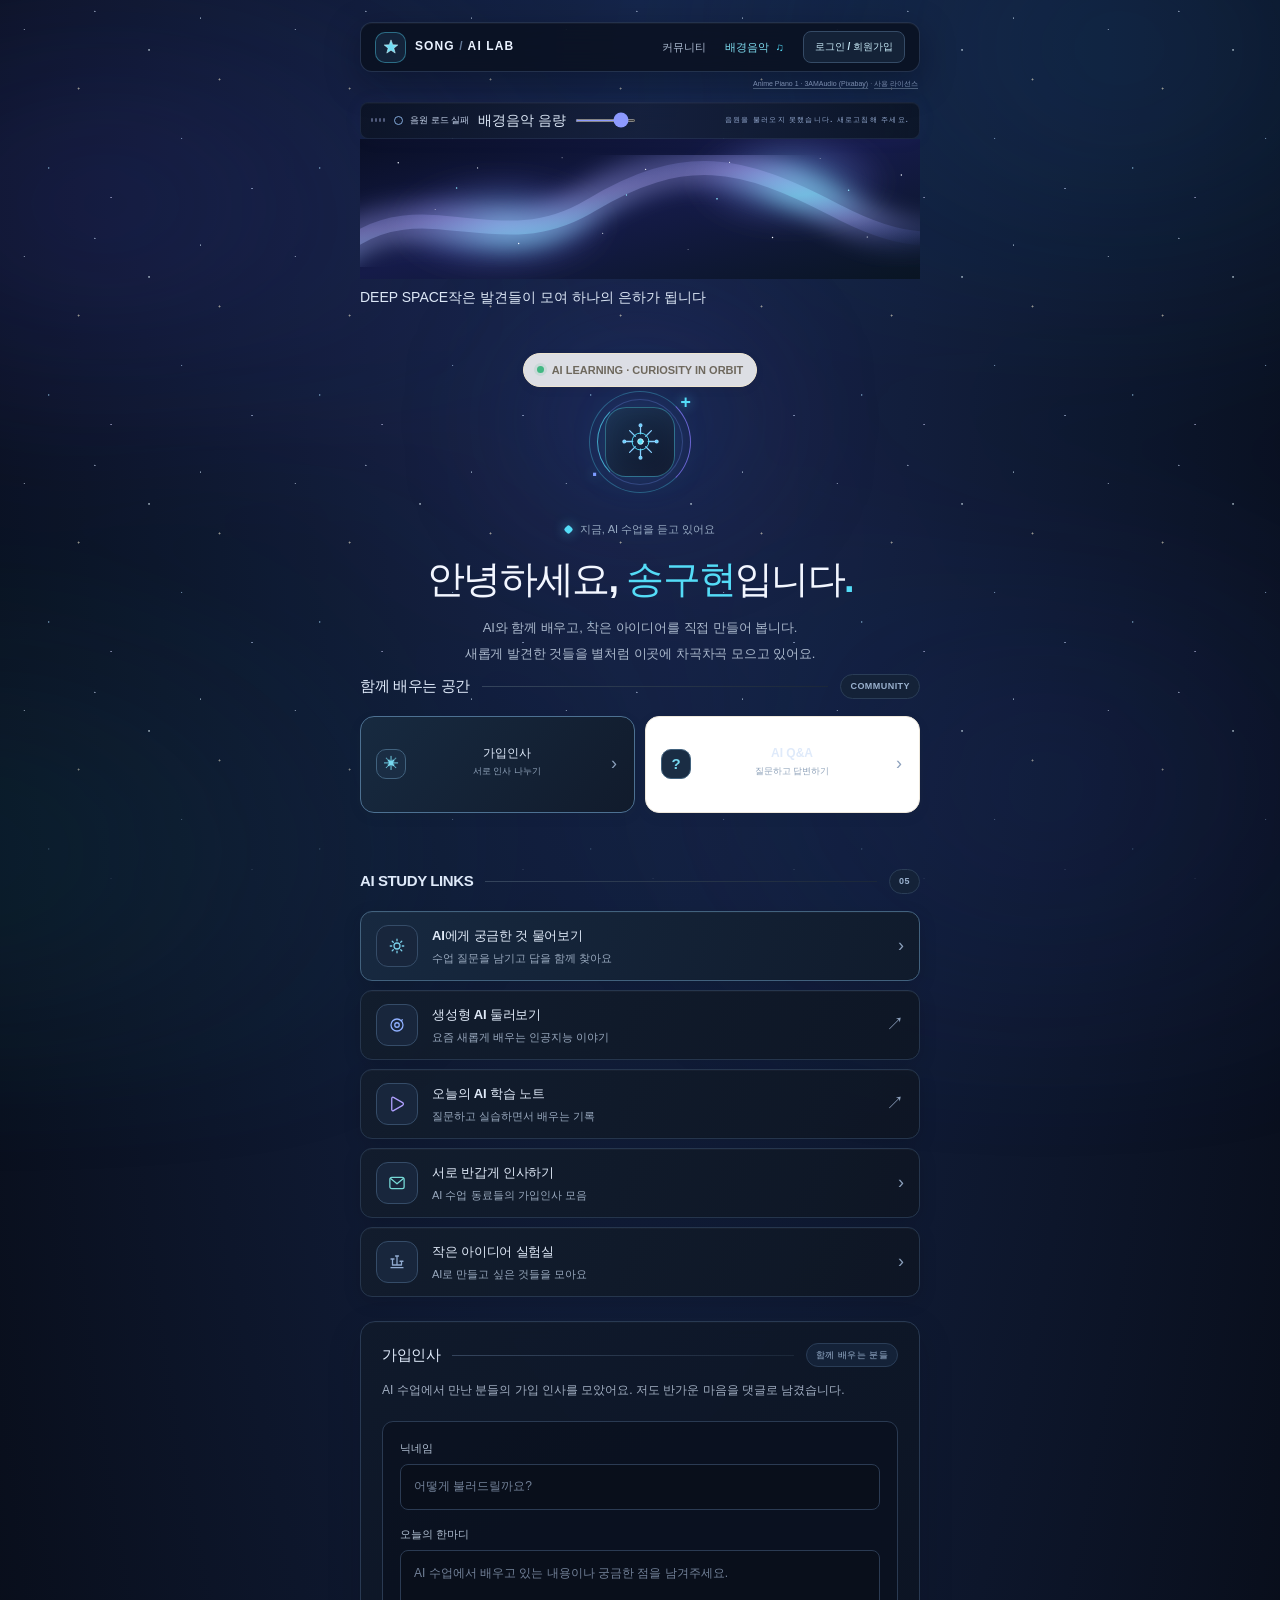
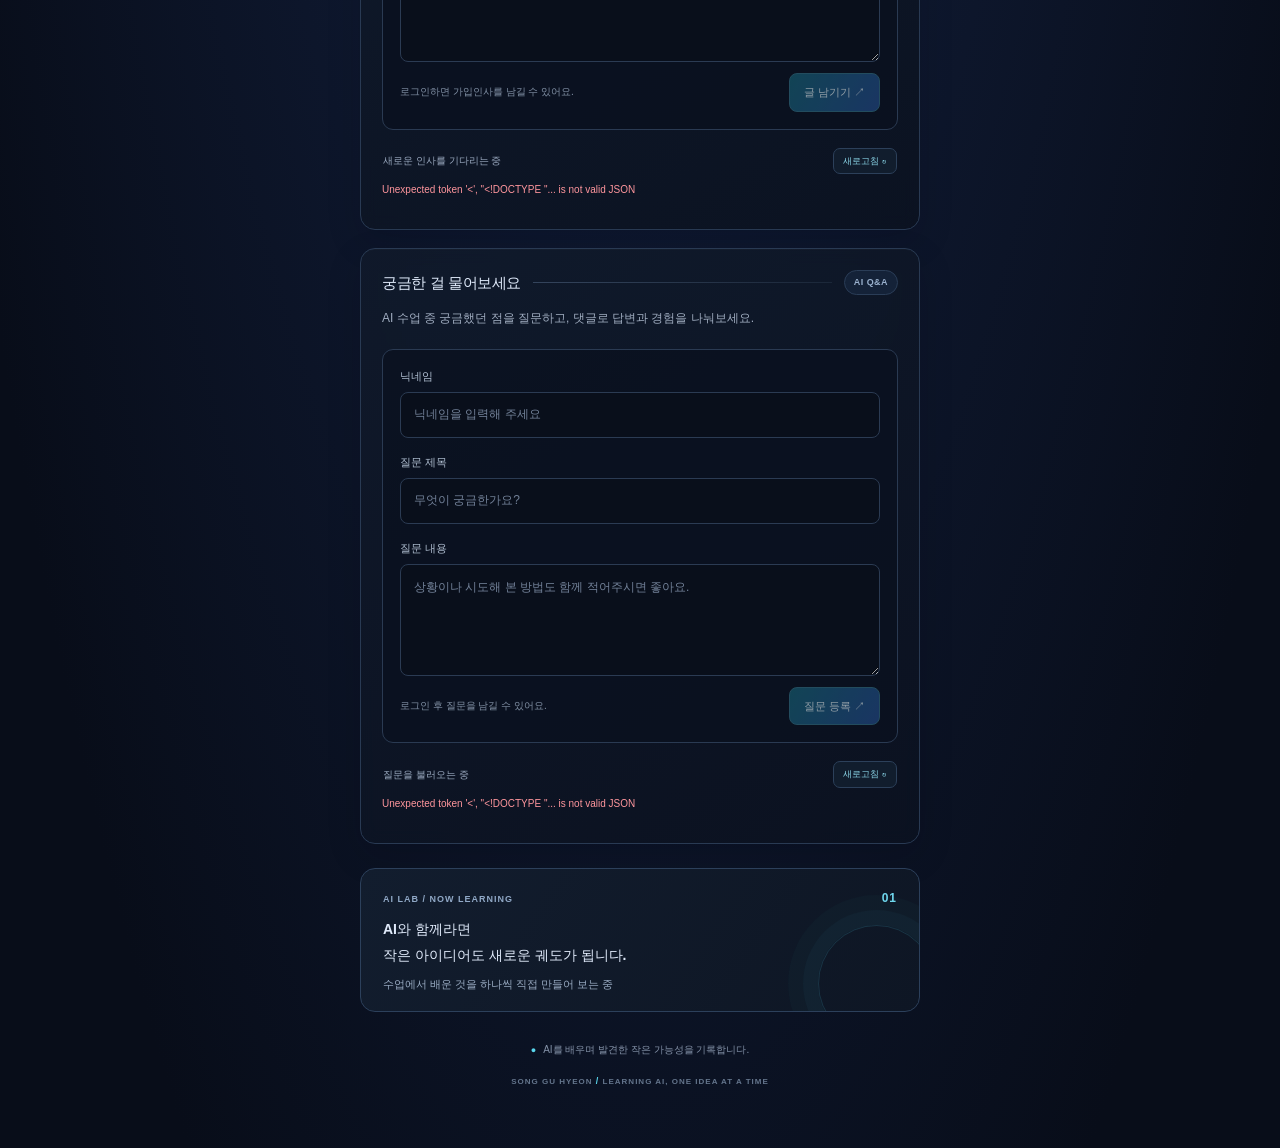
==== index.html @ afaacc73 "Add homepage source and deployment configuration Upload the reviewed site source, local helpers, ign" ====
﻿<!DOCTYPE html>
<html lang="ko">
<head>
  <meta charset="UTF-8">
  <meta name="viewport" content="width=device-width, initial-scale=1.0">
  <meta name="theme-color" content="#080d19">
  <meta name="description" content="AI를 배우며 아이디어를 만들고 새로운 가능성을 탐구하는 송구현의 작은 온라인 공간입니다.">
  <title>송구현의 AI 수업 기록 — 별이 빛나는 학습 공간</title>
  <link rel="stylesheet" href="style.css?v=korean-audio-cleanup-20261104">
</head>
<body>
  <div class="meteor-field" aria-hidden="true">
    <span class="meteor"></span>
    <span class="meteor"></span>
    <span class="meteor"></span>
    <span class="meteor"></span>
    <span class="meteor"></span>
  </div>
  <main class="page-shell">
    <header class="topbar" aria-label="페이지 메뉴">
      <a class="wordmark" href="#home" aria-label="송구현 홈"><span class="brand-mark" aria-hidden="true"><svg viewBox="0 0 24 24"><path d="M12 2.5 14.3 9l6.8.3-5.3 4.3 1.8 6.5-5.6-3.8-5.6 3.8 1.8-6.5-5.3-4.3L9.7 9z"/></svg></span><span class="brand-name">SONG<span> / </span>AI LAB</span></a>
      <nav class="quick-nav" aria-label="빠른 메뉴">
        <a href="#community">커뮤니티</a>
        <a class="top-link" href="#music">배경음악 <span aria-hidden="true">♫</span></a>
        <button class="auth-open" id="auth-open" type="button">로그인 / 회원가입</button>
        <div class="auth-menu" id="auth-menu" hidden>
          <span class="auth-user" id="auth-user"></span>
          <button class="auth-menu-button" id="auth-signup" data-auth-mode="register" type="button">회원가입</button>
          <button class="auth-menu-button" id="auth-login" data-auth-mode="login" type="button">로그인</button>
          <button class="auth-menu-button" id="view-my-posts" type="button" hidden>내가 쓴 글</button>
          <button class="auth-menu-button" id="auth-logout" data-auth-mode="logout" type="button" hidden>로그아웃</button>
        </div>
      </nav>
    </header>

    <div class="music-credit"><a href="https://pixabay.com/music/main-title-anime-piano-1-125502/" target="_blank" rel="noopener noreferrer">Anime Piano 1 · 3AMAudio (Pixabay)</a> · <a href="https://pixabay.com/service/license-summary/" target="_blank" rel="noopener noreferrer">사용 라이선스</a></div>
    <div class="space-audio" id="music" aria-label="애니메이션풍 피아노 배경음악 플레이어">
      <span class="audio-indicator" id="audio-indicator" aria-hidden="true"><i></i><i></i><i></i><i></i></span>
      <button class="audio-toggle" id="audio-toggle" type="button" aria-pressed="false" aria-label="배경음악 재생 또는 정지">Anime Piano 1 재생</button>
      <label class="visually-hidden" for="audio-volume">배경음악 음량</label>
      <input class="audio-volume" id="audio-volume" type="range" min="0" max="0.5" step="0.01" value="0.42" aria-label="배경음악 음량">
      <span class="audio-caption" id="audio-caption">Pixabay 라이선스 · 3AMAudio</span>
    </div>

    <section class="galaxy-banner" role="img" aria-label="푸른 별과 성운이 흐르는 은하수 풍경">
      <svg viewBox="0 0 1200 300" preserveAspectRatio="xMidYMid slice" aria-hidden="true">
        <defs>
          <linearGradient id="galaxy-sky" x1="0" y1="0" x2="1" y2="1"><stop offset="0" stop-color="#090f26"/><stop offset=".48" stop-color="#151b49"/><stop offset="1" stop-color="#091523"/></linearGradient>
          <linearGradient id="galaxy-ribbon" x1="0" y1=".1" x2="1" y2=".85"><stop stop-color="#637cf4" stop-opacity="0"/><stop offset=".35" stop-color="#b2abff" stop-opacity=".5"/><stop offset=".57" stop-color="#81ddfa" stop-opacity=".84"/><stop offset=".76" stop-color="#a7a8ff" stop-opacity=".48"/><stop offset="1" stop-color="#425ed7" stop-opacity="0"/></linearGradient>
          <radialGradient id="nebula-glow"><stop stop-color="#79d9ff" stop-opacity=".53"/><stop offset="1" stop-color="#826aff" stop-opacity="0"/></radialGradient>
          <filter id="galaxy-blur"><feGaussianBlur stdDeviation="23"/></filter>
        </defs>
        <rect width="1200" height="300" fill="url(#galaxy-sky)"/>
        <ellipse cx="305" cy="183" rx="240" ry="113" fill="url(#nebula-glow)" filter="url(#galaxy-blur)"/>
        <ellipse cx="922" cy="90" rx="218" ry="108" fill="url(#nebula-glow)" filter="url(#galaxy-blur)"/>
        <path d="M-80 253C121 83 284 267 479 141S812 34 1019 149s295 56 361-15" fill="none" stroke="url(#galaxy-ribbon)" stroke-width="83" opacity=".8" filter="url(#galaxy-blur)"/>
        <path d="M-40 236C133 97 293 264 493 143S818 47 1019 153s277 50 324-6" fill="none" stroke="url(#galaxy-ribbon)" stroke-width="30" opacity=".56"/>
        <g fill="#f3f8ff"><circle cx="82" cy="51" r="1.6"/><circle cx="161" cy="151" r="1"/><circle cx="252" cy="62" r="1.2"/><circle cx="340" cy="224" r="1.5"/><circle cx="433" cy="40" r="1"/><circle cx="520" cy="202" r="1.2"/><circle cx="612" cy="65" r="1.5"/><circle cx="703" cy="237" r="1"/><circle cx="792" cy="50" r="1.2"/><circle cx="884" cy="211" r="1.5"/><circle cx="986" cy="42" r="1"/><circle cx="1087" cy="210" r="1.3"/><circle cx="1160" cy="77" r="1.5"/></g>
        <g fill="#8ce7ff"><circle cx="207" cy="105" r="1.6"/><circle cx="571" cy="120" r="1.4"/><circle cx="765" cy="128" r="1.8"/><circle cx="1047" cy="110" r="1.6"/></g>
      </svg>
      <div class="galaxy-caption"><span>DEEP SPACE</span><span>작은 발견들이 모여 하나의 은하가 됩니다</span></div>
    </section>

    <section class="profile" id="home" aria-labelledby="profile-name">
      <div class="hero-kicker"><span class="live-dot"></span> AI LEARNING · CURIOSITY IN ORBIT</div>
      <div class="avatar-wrap" aria-label="별이 빛나는 우주 속 AI 신경망 아이콘">
        <div class="avatar-orbit orbit-one"></div>
        <div class="avatar-orbit orbit-two"></div>
        <div class="avatar-art"><svg viewBox="0 0 64 64" role="img" aria-label="AI 신경망"><path d="M32 10v11M32 43v11M10 32h11M43 32h11M16.5 16.5l8 8M39.5 39.5l8 8M47.5 16.5l-8 8M24.5 39.5l-8 8"/><circle cx="32" cy="32" r="12"/><circle cx="32" cy="32" r="4"/><circle cx="32" cy="9" r="2"/><circle cx="32" cy="55" r="2"/><circle cx="9" cy="32" r="2"/><circle cx="55" cy="32" r="2"/></svg></div>
        <span class="avatar-sparkle sparkle-one" aria-hidden="true">+</span>
        <span class="avatar-sparkle sparkle-two" aria-hidden="true">.</span>
      </div>
      <div class="location"><span class="location-dot"></span> 지금, AI 수업을 듣고 있어요</div>
      <h1 id="profile-name">안녕하세요, <span>송구현</span>입니다<span class="title-period">.</span></h1>
      <p class="bio">AI와 함께 배우고, 작은 아이디어를 직접 만들어 봅니다.<br>새롭게 발견한 것들을 별처럼 이곳에 차곡차곡 모으고 있어요.</p>
    </div>

    <section class="community-section" id="community" aria-label="커뮤니티">
      <div class="section-heading"><span>함께 배우는 공간</span><span class="heading-line"></span><span class="link-count">COMMUNITY</span></div>
      <nav class="community-tabs" aria-label="커뮤니티 게시판">
        <a class="community-tab is-active" href="#board" aria-current="location"><span class="tab-icon">✳</span><span>가입인사</span><span class="tab-description">서로 인사 나누기</span><span class="link-arrow">›</span></a>
        <a class="community-tab" href="#qa-board"><span class="tab-icon">?</span><span>AI Q&amp;A</span><span class="tab-description">질문하고 답변하기</span><span class="link-arrow">›</span></a>
      </nav>
    </section>

    <div class="auth-panel" id="auth-panel" aria-labelledby="auth-title" hidden>
      <div class="auth-panel-heading">
        <h2 id="auth-title">회원가입</h2>
        <button class="auth-close" id="auth-close" type="button" aria-label="닫기">×</button>
      </div>
      <p class="auth-description">가입하면 인사와 질문을 남기고, 내가 쓴 글을 관리할 수 있어요.</p>
      <form id="auth-form">
        <label class="field-label" for="auth-email">이메일</label>
        <input id="auth-email" name="email" type="email" maxlength="254" autocomplete="email" placeholder="name@example.com" required>
        <label class="field-label" for="auth-password">비밀번호</label>
        <input id="auth-password" name="password" type="password" minlength="8" maxlength="128" autocomplete="new-password" placeholder="8자 이상 입력해 주세요" required>
        <div class="auth-nickname-field" id="auth-nickname-field">
          <label class="field-label" for="auth-nickname">닉네임</label>
          <input id="auth-nickname" name="nickname" type="text" maxlength="30" autocomplete="nickname" placeholder="게시판에서 사용할 이름" required>
        </div>
        <p class="auth-notice" id="auth-notice" role="status" aria-live="polite"></p>
        <button class="submit-post auth-submit" id="auth-submit" type="submit">회원가입</button>
      </form>
      <p class="auth-switch" id="auth-switch"></p>
      <button class="auth-switch-button" id="auth-switch-button" type="button">이미 가입했다면 로그인</button>
    </section>

    <section class="links-section" aria-labelledby="links-heading">
      <div class="section-heading"><span id="links-heading">AI STUDY LINKS</span><span class="heading-line"></span><span class="link-count">05</span></div>
      <nav class="link-list" aria-label="송구현의 AI 링크">
        <a class="link-card link-featured" href="#qa-board"><span class="link-icon icon-sun"><svg viewBox="0 0 24 24" aria-hidden="true"><path d="M12 3v2m0 14v2M3 12h2m14 0h2M5.64 5.64l1.42 1.42m9.88 9.88 1.42 1.42m0-12.72-1.42 1.42m-9.88 9.88-1.42 1.42M12 8a4 4 0 1 0 0 8 4 4 0 0 0 0-8Z"/></svg></span><span class="link-copy"><strong>AI에게 궁금한 것 물어보기</strong><small>수업 질문을 남기고 답을 함께 찾아요</small></span><span class="link-arrow">›</span></a>
        <a class="link-card" href="https://www.google.com/search?q=%EC%83%9D%EC%84%B1%ED%98%95+AI" target="_blank" rel="noopener noreferrer"><span class="link-icon icon-camera"><svg viewBox="0 0 24 24" aria-hidden="true"><circle cx="12" cy="12" r="8"/><circle cx="12" cy="12" r="3"/><path d="M17.5 6.5 19 5"/></svg></span><span class="link-copy"><strong>생성형 AI 둘러보기</strong><small>요즘 새롭게 배우는 인공지능 이야기</small></span><span class="link-arrow">↗</span></a>
        <a class="link-card" href="https://www.google.com/search?q=AI+%ED%94%84%EB%A1%AC%ED%94%84%ED%8A%B8+%EA%B0%80%EC%9D%B4%EB%93%9C" target="_blank" rel="noopener noreferrer"><span class="link-icon icon-play"><svg viewBox="0 0 24 24" aria-hidden="true"><path d="M5 4.5A1.5 1.5 0 0 1 7.3 3.2l12.2 7a2.1 2.1 0 0 1 0 3.6l-12.2 7A1.5 1.5 0 0 1 5 19.5z"/></svg></span><span class="link-copy"><strong>오늘의 AI 학습 노트</strong><small>질문하고 실습하면서 배우는 기록</small></span><span class="link-arrow">↗</span></a>
        <a class="link-card" href="#board"><span class="link-icon icon-mail"><svg viewBox="0 0 24 24" aria-hidden="true"><path d="M5 4.5h14A2.5 2.5 0 0 1 21.5 7v10a2.5 2.5 0 0 1-2.5 2.5H5A2.5 2.5 0 0 1 2.5 17V7A2.5 2.5 0 0 1 5 4.5Z"/><path d="m3.5 6 8.5 7 8.5-7"/></svg></span><span class="link-copy"><strong>서로 반갑게 인사하기</strong><small>AI 수업 동료들의 가입인사 모음</small></span><span class="link-arrow">›</span></a>
        <a class="link-card" href="#favorites"><span class="link-icon icon-heart"><svg viewBox="0 0 24 24" aria-hidden="true"><path d="M4 19.5h16M6 16V8m6 8V4m6 12v-5M4 8h4m2-4h4m2 7h4M6 16h12"/></svg></span><span class="link-copy"><strong>작은 아이디어 실험실</strong><small>AI로 만들고 싶은 것들을 모아요</small></span><span class="link-arrow">›</span></a>
      </nav>
    </section>



    <section class="board-section" id="board" aria-labelledby="board-heading">
      <div class="section-heading"><span id="board-heading">가입인사</span><span class="heading-line"></span><span class="link-count">함께 배우는 분들</span></div>
      <p class="board-intro">AI 수업에서 만난 분들의 가입 인사를 모았어요. 저도 반가운 마음을 댓글로 남겼습니다.</p>

      <form class="board-composer" id="post-form">
        <label class="field-label" for="nickname">닉네임</label>
        <input id="nickname" name="nickname" type="text" maxlength="30" autocomplete="nickname" placeholder="어떻게 불러드릴까요?" required>
        <label class="field-label" for="post-content">오늘의 한마디</label>
        <textarea id="post-content" name="content" maxlength="1000" rows="4" placeholder="AI 수업에서 배우고 있는 내용이나 궁금한 점을 남겨주세요." required></textarea>
      <div class="composer-footer"><span class="character-hint" id="post-auth-hint">로그인하면 가입인사를 남길 수 있어요.</span><button class="submit-post" id="submit-post" type="submit">글 남기기 <span aria-hidden="true">↗</span></button></div>
      </form>

      <div class="board-toolbar">
        <span id="post-count">새로운 인사를 기다리는 중</span>
        <button class="refresh-posts" id="refresh-posts" type="button" aria-label="게시글 새로고침">새로고침 ↻</button>
      </div>
      <p class="board-status" id="board-status" role="status" aria-live="polite"></p>
      <ol class="post-list" id="post-list" aria-label="방명록 게시글 목록"></ol>
        <p class="board-status" id="comment-status" role="status" aria-live="polite"></p>
    </section>

    <section class="board-section qa-section" id="qa-board" aria-labelledby="qa-heading">
      <div class="section-heading"><span id="qa-heading">궁금한 걸 물어보세요</span><span class="heading-line"></span><span class="link-count">AI Q&amp;A</span></div>
      <p class="board-intro">AI 수업 중 궁금했던 점을 질문하고, 댓글로 답변과 경험을 나눠보세요.</p>

      <form class="board-composer" id="question-form">
        <label class="field-label" for="question-nickname">닉네임</label>
        <input id="question-nickname" name="nickname" type="text" maxlength="30" autocomplete="nickname" placeholder="닉네임을 입력해 주세요" required>
        <label class="field-label" for="question-title">질문 제목</label>
        <input id="question-title" name="title" type="text" maxlength="120" placeholder="무엇이 궁금한가요?" required>
        <label class="field-label" for="question-content">질문 내용</label>
        <textarea id="question-content" name="content" maxlength="2000" rows="4" placeholder="상황이나 시도해 본 방법도 함께 적어주시면 좋아요." required></textarea>
        <div class="composer-footer"><span class="character-hint" id="question-auth-hint">로그인 후 질문을 남길 수 있어요.</span><button class="submit-post" id="submit-question" type="submit">질문 등록 <span aria-hidden="true">↗</span></button></div>
      </form>

      <div class="board-toolbar">
        <span id="question-count">질문을 불러오는 중</span>
        <button class="refresh-posts" id="refresh-questions" type="button" aria-label="질문 목록 새로고침">새로고침 ↻</button>
      </div>
      <p class="board-status" id="question-status" role="status" aria-live="polite"></p>
      <ol class="post-list" id="question-list" aria-label="AI 질문 목록"></ol>
    </section>

    <section class="note-card" id="favorites" aria-label="좋아하는 것들">
      <div class="note-top"><span class="note-label">AI LAB / NOW LEARNING</span><span class="note-flower" aria-hidden="true">01</span></div>
      <p>AI와 함께라면<br>작은 아이디어도 새로운 궤도가 됩니다.</p>
      <span class="note-caption">수업에서 배운 것을 하나씩 직접 만들어 보는 중</span>
    </section>

    <footer class="footer" id="contact">
      <span class="footer-heart" aria-hidden="true">●</span><span>AI를 배우며 발견한 작은 가능성을 기록합니다.</span>
      <span class="footer-credit">SONG GU HYEON <span aria-hidden="true">/</span> LEARNING AI, ONE IDEA AT A TIME</span>
    </footer>
  </main>
  <script src="space-audio.js?v=korean-audio-cleanup-20261104"></script>
  <script src="script.js?v=korean-audio-cleanup-20261104"></script>
</body>
</html>
---- style.css ----
* { box-sizing: border-box; margin: 0; padding: 0; }

:root {
  color-scheme: dark;
  font-family: "Segoe UI", "Malgun Gothic", "Noto Sans KR", sans-serif;
  color: #dce7f6;
  background: #080d19;
  font-synthesis: none;
  text-rendering: optimizeLegibility;
  -webkit-font-smoothing: antialiased;
  -moz-osx-font-smoothing: grayscale;
  --bg: #080d19;
  --surface: #101827;
  --surface-raised: #131e30;
  --surface-soft: #0d1422;
  --line: #202c3e;
  --text: #dce7f6;
  --muted: #8292a9;
  --cyan: #54dcf7;
  --blue: #7d9cff;
  --violet: #a89bff;
  --teal: #58f1d2;
}

body { position: relative; min-width: 320px; min-height: 100vh; overflow-x: hidden; isolation: isolate; background: radial-gradient(ellipse at 50% 0%, #16264b 0, #080d19 49rem); color: var(--text); font-size: 14px; line-height: 1.65; }
body::before, body::after { position: fixed; z-index: -1; pointer-events: none; content: ""; }
body::before { inset: -22%; opacity: .72; background: radial-gradient(ellipse at 21% 31%, #4446bc48, transparent 25%), radial-gradient(ellipse at 76% 19%, #246fb641, transparent 26%), radial-gradient(ellipse at 72% 76%, #3050b330, transparent 27%), radial-gradient(ellipse at 14% 81%, #187a8430, transparent 25%), radial-gradient(ellipse at 49% 49%, #6b41a51b, transparent 31%); filter: blur(55px); animation: nebula-drift 42s ease-in-out infinite alternate; }
body::after { inset: 0; opacity: .63; background-image: radial-gradient(1px 1px at 9% 13%, #dbeaffd6 50%, transparent 100%), radial-gradient(1px 1px at 18% 74%, #a6dcffe0 50%, transparent 100%), radial-gradient(1.3px 1.3px at 29% 39%, #fff5d6e0 50%, transparent 100%), radial-gradient(1px 1px at 41% 87%, #d5d5ffe0 50%, transparent 100%), radial-gradient(1.2px 1.2px at 55% 22%, #e4f8ffe0 50%, transparent 100%), radial-gradient(1px 1px at 67% 61%, #b5d9ffe0 50%, transparent 100%), radial-gradient(1.3px 1.3px at 81% 35%, #fff5d6e0 50%, transparent 100%), radial-gradient(1px 1px at 93% 83%, #c9d9ffe0 50%, transparent 100%), radial-gradient(1px 1px at 74% 8%, #d6edffe0 50%, transparent 100%), radial-gradient(1px 1px at 35% 5%, #d6e4ffe0 50%, transparent 100%); background-size: 271px 227px; animation: starfield-float 110s linear infinite, stardust-twinkle 6s ease-in-out infinite alternate; mask-image: linear-gradient(180deg, #000, #000 83%, transparent); }
.meteor-field { position: fixed; z-index: -1; inset: 0; overflow: hidden; pointer-events: none; contain: strict; }
.meteor { position: absolute; top: -14%; left: var(--meteor-left); width: var(--meteor-length, 140px); height: 2px; opacity: 0; border-radius: 999px; background: linear-gradient(90deg, transparent 0%, #dff8ff14 42%, #eaf8ff75 82%, #ffffff 100%); box-shadow: 0 0 5px #85c7ff75, 0 0 12px #6595ff3d; transform: rotate(132deg); transform-origin: right center; animation: meteor-fall var(--meteor-duration, 5s) var(--meteor-delay, 0s) ease-in infinite; }
.meteor::after { position: absolute; top: 50%; right: -1px; width: 4px; height: 4px; border-radius: 50%; background: #ffffff; box-shadow: 0 0 5px 2px #dff8ff, 0 0 13px 4px #8edaffaa; content: ""; transform: translateY(-50%); }
.meteor:nth-child(2) { --meteor-left: 28%; --meteor-length: 105px; --meteor-delay: -3.6s; --meteor-duration: 6.2s; }
.meteor:nth-child(3) { --meteor-left: 51%; --meteor-length: 174px; --meteor-delay: -8.4s; --meteor-duration: 7.8s; }
.meteor:nth-child(4) { --meteor-left: 69%; --meteor-length: 118px; --meteor-delay: -5.2s; --meteor-duration: 6.8s; }
.meteor:nth-child(5) { --meteor-left: 88%; --meteor-length: 154px; --meteor-delay: -11s; --meteor-duration: 8.5s; }
@keyframes meteor-fall { 0% { opacity: 0; transform: translate3d(8vw, -10vh, 0) rotate(132deg); } 4% { opacity: .85; } 18% { opacity: .74; } 34% { opacity: 0; transform: translate3d(-35vw, 54vh, 0) rotate(132deg); } 100% { opacity: 0; transform: translate3d(-35vw, 54vh, 0) rotate(132deg); } }
@keyframes nebula-drift { 0% { transform: translate3d(-3%, -1%, 0) rotate(-2deg) scale(1); } 50% { transform: translate3d(2%, 2%, 0) rotate(2deg) scale(1.07); } 100% { transform: translate3d(-1%, 3%, 0) rotate(-1deg) scale(1.02); } }
@keyframes starfield-float { from { background-position: 0 0; } to { background-position: 271px 454px; } }
@keyframes stardust-twinkle { from { opacity: .4; } to { opacity: .83; } }
a { color: inherit; text-decoration: none; }
button, input, textarea { font: inherit; }
.page-shell { width: min(100% - 40px, 560px); margin: 0 auto; padding: 22px 0 60px; }
.topbar { position: sticky; z-index: 10; top: 12px; display: flex; min-height: 50px; align-items: center; justify-content: space-between; padding: 0 14px; border: 1px solid #3446669c; border-radius: 12px; background: #090f1dcc; box-shadow: 0 10px 34px #03061157, inset 0 1px #ffffff0b; backdrop-filter: blur(18px); }
.wordmark { display: inline-flex; align-items: center; gap: 9px; color: #eaf2ff; font-family: "Segoe UI", "Malgun Gothic", sans-serif; font-size: 12px; font-weight: 800; letter-spacing: 1.1px; }
.brand-mark { display: grid; width: 31px; height: 31px; border: 1px solid #54dcf766; border-radius: 10px; background: #13233a; color: #70dcf4; place-items: center; }
.brand-mark svg { width: 18px; height: 18px; fill: #70dcf4; stroke: #d3f7ff; stroke-linejoin: round; stroke-width: .7; }
.brand-name strong { color: #83ddf0; font-weight: 850; }
.brand-name > span { color: #627897; }
.wordmark > span:first-child { color: inherit; font-weight: inherit; }
.quick-nav > .top-link { padding: 0; border-radius: 0; background: transparent; color: #80dff2; }
.top-link { color: #aab8cb; font-size: 11px; font-weight: 600; transition: color .2s; }
.top-link:hover { color: var(--cyan); }
.top-link > span { padding-left: 3px; color: var(--cyan); }
.quick-nav { display: flex; align-items: center; gap: 19px; }
.quick-nav > a { color: #aab9ce; font-size: 11px; font-weight: 600; transition: color .2s; }
.quick-nav > a:hover { color: #e6f6ff; }
.quick-nav > .top-link { padding: 0; background: transparent; color: #80dff2; }
.auth-open { padding: 7px 11px; border: 1px solid #354b66; border-radius: 8px; background: #142237; color: #c7e9f6; font: inherit; font-size: 10px; font-weight: 700; cursor: pointer; }
.auth-open:hover, .auth-open.is-signed-in { border-color: #617b99; background: #1a2c43; color: #e1f3fb; }
.auth-menu { position: absolute; top: calc(100% + 8px); right: 0; display: grid; min-width: 170px; gap: 5px; padding: 9px; border: 1px solid #31435e; border-radius: 11px; background: #0c1422f5; box-shadow: 0 14px 35px #02061190; backdrop-filter: blur(16px); }
.auth-menu[hidden], .auth-panel[hidden] { display: none !important; }
.auth-user { padding: 7px 8px 9px; border-bottom: 1px solid #27364b; color: #c5d4e7; font-size: 10px; overflow-wrap: anywhere; }
.auth-menu-button { padding: 8px; border: 0; border-radius: 7px; background: transparent; color: #d7e4f4; font: inherit; font-size: 11px; text-align: left; cursor: pointer; }
.auth-menu-button:hover { background: #17253a; color: #8fe4f2; }
.auth-panel { position: relative; z-index: 4; max-width: 420px; margin: 18px auto; padding: 20px; border: 1px solid #344660; border-radius: 15px; background: linear-gradient(145deg, #111d30, #0b1321); box-shadow: 0 16px 42px #02061170, inset 0 1px #ffffff08; scroll-margin-top: 80px; }
.auth-panel-heading { display: flex; align-items: center; justify-content: space-between; }
.auth-panel-heading h2 { color: #e6effb; font-size: 18px; letter-spacing: -.4px; }
.auth-close { width: 32px; height: 32px; border: 1px solid #34465d; border-radius: 9px; background: #111e30; color: #b9c7d9; font: inherit; font-size: 19px; cursor: pointer; }
.auth-description { margin: 8px 0 17px; color: #96a8bd; font-size: 11px; line-height: 1.7; }
.auth-panel input { width: 100%; }
.auth-notice { min-height: 20px; margin: 8px 0; color: #70d6eb; font-size: 10px; }
.auth-notice.is-error { color: #ff9ca5; }
.auth-submit { width: 100%; margin-top: 4px; }
.auth-switch { margin: 9px 0 0; color: #899ab0; font-size: 10px; text-align: center; }
.auth-switch-button { display: block; margin: 10px auto 0; padding: 5px 8px; border: 0; background: transparent; color: #7ad6ec; font: inherit; font-size: 10px; cursor: pointer; }
.auth-nickname-field[hidden] { display: none; }
.comment-login-prompt { margin-top: 8px; padding: 7px 9px; border: 1px solid #34445d; border-radius: 7px; background: #111c2b; color: #84d5ea; font: inherit; font-size: 10px; cursor: pointer; }
.comment-form-header { display: flex; grid-column: 1 / -1; align-items: center; gap: 8px; }
.comment-author-label { color: #90a9c8; font-size: 9px; }
.reply-target-label { color: #8fdcf0; font-size: 9px; }
.cancel-reply { padding: 3px 7px; border: 1px solid #34455e; border-radius: 6px; background: #101a29; color: #aabbd0; font: inherit; font-size: 9px; cursor: pointer; }
.comment-actions, .owned-content-actions { display: flex; flex-wrap: wrap; gap: 9px; margin-top: 5px; }
.comment-actions button, .owned-content-actions button { padding: 3px 0; border: 0; background: transparent; color: #7e9abd; font: inherit; font-size: 9px; cursor: pointer; }
.comment-actions button:hover, .owned-content-actions button:hover { color: #80dcf1; text-decoration: underline; text-underline-offset: 3px; }
.comment-reply { margin-left: 16px; border-left: 2px solid #406383; }
.space-audio { position: relative; display: flex; min-height: 36px; align-items: center; justify-content: flex-end; gap: 9px; margin-top: 12px; padding: 6px 10px; border: 1px solid #465a863f; border-radius: 8px; background: linear-gradient(100deg, #0b1220c0, #16203bcc, #0b1220c0); box-shadow: inset 0 1px #ffffff08, 0 0 22px #7262ec0b; backdrop-filter: blur(12px); }
.audio-toggle { display: inline-flex; align-items: center; gap: 7px; padding: 3px 0; border: 0; background: transparent; color: #cad7ef; font-size: 9px; font-weight: 600; cursor: pointer; }
.audio-toggle:focus-visible, .audio-volume:focus-visible { outline: 2px solid #78dff0; outline-offset: 4px; }
.audio-toggle::before { width: 7px; height: 7px; border: 1px solid #82a9da; border-radius: 50%; background: transparent; content: ""; transition: background .2s, box-shadow .2s; }
.audio-toggle[aria-pressed="true"] { color: #a5edee; }
.audio-toggle[aria-pressed="true"]::before { border-color: var(--teal); background: var(--teal); box-shadow: 0 0 10px #58f1d2a6; }
.audio-volume { width: 61px; height: 3px; accent-color: #8d9aff; cursor: pointer; }
.audio-caption { margin-left: auto; color: #91a6cb; font-size: 7px; font-weight: 650; letter-spacing: 1.25px; }
.music-credit { margin: 6px 2px 0; color: #7488ab; font-size: 7px; text-align: right; }
.music-credit a { color: #91a6cb; text-decoration: underline; text-decoration-color: #526784; text-underline-offset: 2px; }
.music-credit a:hover { color: #a5edee; }
.audio-indicator { display: inline-flex; height: 12px; align-items: center; gap: 2px; }
.audio-indicator i { display: block; width: 2px; height: 4px; border-radius: 2px; background: #8794bf; opacity: .55; }
.audio-indicator.is-playing i { background: #70e5e7; opacity: .9; animation: sound-wave .9s ease-in-out infinite alternate; }
.audio-indicator.is-playing i:nth-child(2) { animation-delay: -.55s; }
.audio-indicator.is-playing i:nth-child(3) { animation-delay: -.2s; }
.audio-indicator.is-playing i:nth-child(4) { animation-delay: -.7s; }
@keyframes sound-wave { from { height: 3px; } to { height: 12px; } }

.profile { position: relative; padding: 44px 0 34px; text-align: center; }
.profile::before { position: absolute; z-index: -1; top: 26px; left: 50%; width: 240px; height: 170px; border-radius: 50%; background: #273d9233; content: ""; filter: blur(65px); transform: translateX(-50%); }
.avatar-wrap { position: relative; display: grid; width: 110px; height: 110px; margin: 0 auto 20px; place-items: center; }
.avatar-orbit { position: absolute; border: 1px solid #54dcf750; border-radius: 50%; will-change: transform; }
.orbit-one { inset: 4px; border-right-color: #8b7affbd; animation: orbit-spin 18s linear infinite; }
.orbit-two { inset: 12px; border-color: #7d9cff42; border-left-color: #54dcf7b3; animation: orbit-spin 12s linear infinite reverse; }
@keyframes orbit-spin { to { transform: rotate(360deg); } }
.avatar-art { z-index: 1; display: grid; width: 70px; height: 70px; border: 1px solid #54dcf766; border-radius: 21px; background: linear-gradient(145deg, #1a3150, #10172b); box-shadow: 0 0 36px #53c8ff20, inset 0 0 22px #629dff12; animation: ai-core-pulse 4s ease-in-out infinite; place-items: center; }
@keyframes ai-core-pulse { 0%, 100% { box-shadow: 0 0 26px #53c8ff16, inset 0 0 18px #629dff0d; } 50% { box-shadow: 0 0 38px #53c8ff43, inset 0 0 23px #629dff23; } }
.avatar-art svg { width: 45px; height: 45px; overflow: visible; fill: #54dcf7; stroke: #88cfff; stroke-linecap: round; stroke-width: 1.8; }
.avatar-art svg circle:nth-of-type(1) { fill: none; stroke: #54dcf7; stroke-width: 1.4; }
.avatar-art svg circle:nth-of-type(2) { fill: #54dcf7; stroke: #d4f7ff; stroke-width: 1.2; }
.avatar-sparkle { position: absolute; z-index: 2; color: var(--cyan); font-family: monospace; font-weight: 600; text-shadow: 0 0 12px #54dcf7aa; animation: sparkle-drift 3.8s ease-in-out infinite; }
.sparkle-one { top: 2px; right: 4px; font-size: 18px; }
.sparkle-two { bottom: 8px; left: 3px; color: var(--blue); font-size: 22px; animation-delay: -1.9s; }
@keyframes sparkle-drift { 0%, 100% { opacity: .55; transform: translateY(2px) scale(.85); } 50% { opacity: 1; transform: translateY(-4px) scale(1.16); } }
.location { display: inline-flex; align-items: center; gap: 8px; color: #96a9c1; font-size: 11px; }
.location-dot { width: 7px; height: 7px; border-radius: 2px; background: var(--cyan); box-shadow: 0 0 12px #54dcf79c; transform: rotate(45deg); }
.profile h1 { margin-top: 14px; color: #f2f6ff; font-size: clamp(30px, 7vw, 38px); font-weight: 750; letter-spacing: -1.7px; line-height: 1.32; }
.profile h1 > span:first-child, .title-period { color: var(--cyan); }
.bio { margin-top: 11px; color: #aab8cc; font-size: 13px; line-height: 1.95; letter-spacing: -.1px; }
.profile-tags { display: flex; justify-content: center; gap: 7px; margin-top: 16px; }
.profile-tags span { padding: 6px 12px; border: 1px solid #29384e; border-radius: 999px; background: #111b2bcc; color: #9eb2ce; font-size: 10px; }
.profile-tags span:first-child { border-color: #346477; background: #11232e; color: #68d9ee; }

.hero-kicker { display: inline-flex; align-items: center; gap: 8px; padding: 7px 13px; border: 1px solid #eee5d0; border-radius: 999px; background: #ffffffd9; color: #6e685d; font-size: 11px; font-weight: 650; box-shadow: 0 3px 12px #483d1b0a; }
.live-dot { width: 7px; height: 7px; border-radius: 50%; background: #42b883; box-shadow: 0 0 0 3px #42b88320; }
.section-heading { display: flex; align-items: center; gap: 12px; margin-bottom: 17px; }
.section-heading > span:first-child { color: #dfeafa; font-size: 15px; font-weight: 750; letter-spacing: -.4px; }
.heading-line { flex: 1; height: 1px; background: linear-gradient(90deg, #34445c, #1b2739); }
.link-count { padding: 4px 9px; border: 1px solid #2a3d57; border-radius: 999px; background: #142238; color: #9ab1ce; font-size: 9px; font-weight: 700; letter-spacing: .45px; }
.links-section { margin-top: 0; }
.link-list { display: grid; gap: 9px; }
.link-card { display: flex; align-items: center; min-height: 70px; padding: 13px 15px; border: 1px solid #26364d; border-radius: 12px; background: linear-gradient(115deg, #121d2ded, #0e1624ed); box-shadow: 0 5px 18px #02061122, inset 0 1px #ffffff07; transition: transform .2s, border-color .2s, background .2s, box-shadow .2s; }
.link-card:hover { transform: translateY(-2px); border-color: #4e7e9a; background: #142238; box-shadow: 0 8px 22px #02061155; }
.link-featured { border-color: #42627e; background: linear-gradient(105deg, #172940, #101b2c); }
.link-icon { display: grid; flex: 0 0 42px; width: 42px; height: 42px; margin-right: 14px; border: 1px solid #354c68; border-radius: 12px; background: #18263c; color: #79cfe9; place-items: center; }
.link-icon svg { width: 18px; height: 18px; fill: none; stroke: currentColor; stroke-linecap: round; stroke-linejoin: round; stroke-width: 1.7; }
.link-icon { transition: border-color .25s, background .25s, color .25s, box-shadow .25s; }
.link-icon svg { transform-origin: center; animation: icon-idle 6s ease-in-out infinite; }
.link-card:nth-child(2) .link-icon svg { animation-delay: -1.5s; }
.link-card:nth-child(3) .link-icon svg { animation-delay: -3s; }
.link-card:nth-child(4) .link-icon svg { animation-delay: -4.5s; }
.link-card:hover .link-icon { border-color: #64d9f6; background: #163349; box-shadow: 0 0 17px #53d2f52b; }
.link-card:hover .link-icon svg { animation: icon-activate .7s ease-in-out infinite alternate; }
@keyframes icon-idle { 0%, 100% { transform: translateY(0) rotate(0deg); opacity: .82; } 50% { transform: translateY(-2px) rotate(3deg); opacity: 1; } }
@keyframes icon-activate { from { transform: scale(.92); } to { transform: scale(1.12); } }
.icon-camera { color: #8fb0ff; }
.icon-play { color: #b0a0ff; }
.icon-mail { color: #76d8d6; }
.icon-heart { color: #91abd0; }
.icon-qa { color: #ab98ff; }
.link-copy { display: grid; flex: 1; gap: 4px; text-align: left; }
.link-copy strong { color: #e0eaf8; font-size: 13px; font-weight: 700; letter-spacing: -.2px; }
.link-copy small { color: #98a8bd; font-size: 11px; line-height: 1.5; }
.link-arrow { padding-left: 8px; color: #8ca0bc; font-size: 18px; transition: transform .2s, color .2s; }
.community-section { margin: 8px 0 22px; }
.community-tabs { display: grid; grid-template-columns: 1fr 1fr; gap: 10px; }
.community-tab { position: relative; display: grid; min-height: 94px; grid-template-columns: 37px 1fr 18px; grid-template-rows: 1fr 1fr; align-items: center; padding: 15px; border: 1px solid #2b3d57; border-radius: 13px; background: linear-gradient(135deg, #121d2ded, #0e1624ed); box-shadow: 0 5px 18px #02061122; transition: transform .2s, border-color .2s, box-shadow .2s; }
.community-tab:hover { transform: translateY(-2px); border-color: #4b7895; box-shadow: 0 8px 20px #02061144; }
.community-tab.is-active { border-color: #4d7192; background: linear-gradient(130deg, #172a40, #111b2c); }
.tab-icon { display: grid; width: 30px; height: 30px; grid-row: 1 / 3; border: 1px solid #41627e; border-radius: 10px; background: #1a2d44; color: #77d8ef; font-size: 15px; font-weight: 800; place-items: center; }
.community-tab > span:nth-child(2) { align-self: end; color: #dfeafa; font-size: 12px; font-weight: 800; }
.tab-description { align-self: start; color: #91a4bb; font-size: 9px; }
.community-tab > span:nth-child(2) { align-self: end; color: #302d26; font-size: 12px; font-weight: 800; }
.tab-description { align-self: start; color: #817a6c; font-size: 9px; }
.community-tab .link-arrow { grid-column: 3; grid-row: 1 / 3; }

.community-section { margin: 8px 0 22px; }
.community-tabs { display: grid; grid-template-columns: 1fr 1fr; gap: 10px; }
.community-tab { position: relative; display: grid; min-height: 97px; grid-template-columns: 37px 1fr 18px; grid-template-rows: 1fr 1fr; align-items: center; padding: 15px; border: 1px solid #eee8dc; border-radius: 14px; background: #fff; box-shadow: 0 4px 16px #5141170b; transition: transform .2s, border-color .2s, box-shadow .2s; }
.community-tab:hover { transform: translateY(-2px); border-color: #587ba7; box-shadow: 0 8px 20px #02061155; }
.community-tab.is-active { border-color: #4d7192; background: linear-gradient(130deg, #172a40, #111b2c); }
.tab-icon { display: grid; width: 30px; height: 30px; grid-row: 1 / 3; border: 1px solid #41627e; border-radius: 10px; background: #1a2d44; color: #77d8ef; font-size: 15px; font-weight: 800; place-items: center; }
.community-tab > span:nth-child(2) { align-self: end; color: #dfeafa; font-size: 12px; font-weight: 800; }
.tab-description { align-self: start; color: #91a4bb; font-size: 9px; }
.community-tab .link-arrow { grid-column: 3; grid-row: 1 / 3; }

.board-section { margin-top: 24px; padding: 21px; border: 1px solid #293a53; border-radius: 15px; background: linear-gradient(150deg, #101a2be8, #0b1220e8); box-shadow: 0 12px 34px #02061128, inset 0 1px #ffffff05; scroll-margin-top: 76px; backdrop-filter: blur(8px); }
.qa-section { margin-top: 18px; }
.board-intro { margin: -4px 0 19px; color: #a0adc0; font-size: 12px; line-height: 1.8; }
.board-composer { padding: 17px; border: 1px solid #2a3a52; border-radius: 11px; background: #0a111fbc; }
.field-label { display: block; margin: 0 0 7px; color: #b1bfd2; font-size: 11px; font-weight: 650; }
.board-composer input, .board-composer textarea { display: block; width: 100%; padding: 12px 13px; border: 1px solid #2b3b53; border-radius: 8px; outline: none; background: #090f1b; color: #e1ebf8; font-size: 12px; transition: border-color .2s, box-shadow .2s; }
.board-composer input { min-height: 43px; margin-bottom: 15px; }
.board-composer textarea { min-height: 102px; resize: vertical; line-height: 1.8; }
.board-composer input::placeholder, .board-composer textarea::placeholder { color: #728198; }
.board-composer input:focus, .board-composer textarea:focus { border-color: #52b9d0; box-shadow: 0 0 0 3px #54dcf718; }
.composer-footer { display: flex; align-items: center; justify-content: space-between; gap: 8px; margin-top: 11px; }
.character-hint { color: #8291a6; font-size: 10px; }
.submit-post { padding: 9px 14px; border: 1px solid #34748a; border-radius: 8px; background: linear-gradient(120deg, #17667a, #244e91); color: #eafaff; font-size: 11px; font-weight: 750; cursor: pointer; transition: filter .2s, transform .2s, box-shadow .2s; }
.submit-post:hover { transform: translateY(-1px); filter: brightness(1.14); box-shadow: 0 3px 12px #0b293a55; }
.submit-post:disabled, .refresh-posts:disabled { cursor: wait; opacity: .6; }
.board-toolbar { display: flex; align-items: center; justify-content: space-between; margin: 18px 1px 7px; color: #9baac0; font-size: 10px; }
.refresh-posts { padding: 5px 9px; border: 1px solid #2c405a; border-radius: 7px; background: #111d2d; color: #8dd9eb; font-size: 9px; cursor: pointer; }
.refresh-posts:hover { border-color: #426a87; background: #16253a; }
.board-status { min-height: 0; color: #76d4e9; font-size: 10px; line-height: 1.7; }
.board-status:not(:empty) { margin: 5px 0; }
.board-status.is-error { color: #ff969d; }
.post-list { display: grid; gap: 11px; margin: 10px 0 0; padding: 0; list-style: none; }
.post-item { display: flex; gap: 12px; padding: 15px; border: 1px solid #29374d; border-radius: 12px; background: linear-gradient(130deg, #121d2de8, #0e1624ef); }
.post-avatar { display: grid; flex: 0 0 34px; width: 34px; height: 34px; border: 1px solid #34516b; border-radius: 10px; background: #142539; color: #57d3ed; place-items: center; }
.post-avatar svg { width: 16px; height: 16px; fill: none; stroke: currentColor; stroke-linecap: round; stroke-linejoin: round; stroke-width: 1.7; animation: icon-idle 5s ease-in-out infinite; }
.question-avatar { border-color: #534879; background: #201a38; color: #aa98ff; }
.post-avatar:hover { border-color: #62daef; box-shadow: 0 0 16px #54dcf740; }
.post-body { min-width: 0; flex: 1; }
.post-meta { display: flex; flex-wrap: wrap; align-items: baseline; gap: 6px; }
.post-nickname { color: #e1ebf8; font-size: 11px; font-weight: 750; }
.post-date { color: #8292a8; font-size: 10px; }
.post-content { margin-top: 8px; color: #b5c1d1; font-size: 12px; line-height: 1.9; white-space: pre-wrap; overflow-wrap: anywhere; }
.question-title { margin-top: 7px; color: #dfe9f8; font-size: 13px; font-weight: 750; line-height: 1.65; }
.question-avatar svg { animation: question-signal 3.2s ease-in-out infinite; }
@keyframes question-signal { 0%, 100% { filter: drop-shadow(0 0 0 #a89bff00); transform: scale(1); } 50% { filter: drop-shadow(0 0 4px #a89bffcc); transform: scale(1.08); } }
.comments-panel { margin-top: 12px; padding-top: 11px; border-top: 1px solid #29374d; }
.comments-heading { display: flex; justify-content: space-between; align-items: center; }
.comments-label { color: #a5b7cd; font-size: 10px; font-weight: 750; }
.comment-count { color: #8496ad; font-size: 9px; }
.comment-list { display: grid; gap: 6px; margin: 7px 0; padding: 0; list-style: none; }
.comment-item { padding: 9px 10px; border: 1px solid #28374c; border-radius: 9px; background: #0c1421; }
.comment-meta { display: flex; align-items: baseline; gap: 6px; }
.comment-content { margin-top: 4px; color: #aab8ca; font-size: 11px; line-height: 1.75; white-space: pre-wrap; overflow-wrap: anywhere; }
.comment-form { display: grid; grid-template-columns: 78px minmax(0, 1fr) auto; align-items: center; gap: 6px; margin-top: 7px; }
.comment-form input { min-width: 0; height: 36px; padding: 6px 9px; border: 1px solid #2b3b53; border-radius: 8px; outline: none; background: #090f1b; color: #e1ebf8; font-size: 10px; }
.comment-form input::placeholder { color: #728198; }
.comment-form input:focus { border-color: #52b9d0; box-shadow: 0 0 0 2px #54dcf718; }
.submit-comment { height: 34px; padding: 0 11px; border: 1px solid #355875; border-radius: 8px; background: #17273c; color: #91d8ef; font-size: 10px; font-weight: 750; cursor: pointer; }
.submit-comment:hover { background: #1c304a; }
.submit-comment:disabled { cursor: wait; opacity: .6; }
.empty-posts { padding: 21px 13px; border: 1px dashed #35445b; border-radius: 10px; color: #9aa9bc; font-size: 11px; text-align: center; }

.note-card { position: relative; overflow: hidden; margin-top: 24px; padding: 20px 22px 18px; border: 1px solid #2c405b; border-radius: 15px; background: linear-gradient(125deg, #121d2e, #0e1624); }
.note-card::after { position: absolute; right: -16px; bottom: -31px; width: 115px; height: 115px; border: 1px solid #54dcf725; border-radius: 50%; content: ""; box-shadow: 0 0 0 15px #54dcf708, 0 0 0 30px #54dcf705; }
.note-top { display: flex; align-items: center; justify-content: space-between; }
.note-label { color: #91a9c7; font-size: 9px; font-weight: 750; letter-spacing: 1px; }
.note-flower { color: #70d7ee; font-family: "Segoe UI", sans-serif; font-size: 12px; font-weight: 800; letter-spacing: 1px; }
.note-card > p { position: relative; z-index: 1; margin-top: 8px; color: #e0eafa; font-size: 14px; font-weight: 700; line-height: 1.85; }
.note-caption { position: relative; z-index: 1; display: block; margin-top: 6px; color: #99abc2; font-size: 11px; }
.footer { display: flex; flex-wrap: wrap; align-items: center; justify-content: center; gap: 7px; margin-top: 30px; color: #8492a8; font-size: 10px; }
.footer-heart, .footer-credit > span { color: #59d6ed; font-size: 9px; }
.footer-credit { flex-basis: 100%; margin-top: 8px; color: #64758c; font-size: 8px; font-weight: 600; letter-spacing: 1px; text-align: center; }

@media (max-width: 380px) {
  .page-shell { width: calc(100% - 28px); padding-top: 14px; }
  .topbar { top: 7px; min-height: 50px; padding: 0 12px; }
  .quick-nav { gap: 10px; }
  .brand-name { font-size: 14px; }
  .audio-caption { display: none; }
  .music-credit { margin-top: 5px; font-size: 8px; }
  .audio-volume { width: 50px; }
  .profile { padding-top: 40px; }
  .community-tabs { gap: 7px; }
  .community-tab { min-height: 88px; grid-template-columns: 30px 1fr 13px; padding: 10px; }
  .community-tab > span:nth-child(2) { font-size: 11px; }
  .tab-description { font-size: 8px; }
  .link-card { padding-right: 11px; padding-left: 11px; }
  .link-copy strong { font-size: 11px; }
  .board-section { margin-top: 28px; padding: 14px; border-radius: 12px; }
  .board-composer { padding: 13px; }
  .comment-form { grid-template-columns: 67px minmax(0, 1fr) auto; gap: 4px; }
  .comment-form input { padding-right: 6px; padding-left: 6px; }
  .submit-comment { padding-right: 7px; padding-left: 7px; }
}

@media (prefers-reduced-motion: reduce) {
  *, *::before, *::after { scroll-behavior: auto !important; transition-duration: .01ms !important; animation-duration: .01ms !important; animation-iteration-count: 1 !important; }
  body::before, body::after, .meteor, .audio-indicator i { animation: none !important; }
  .meteor-field { display: none; }
  .audio-indicator.is-playing i { height: 6px; opacity: .9; }
}
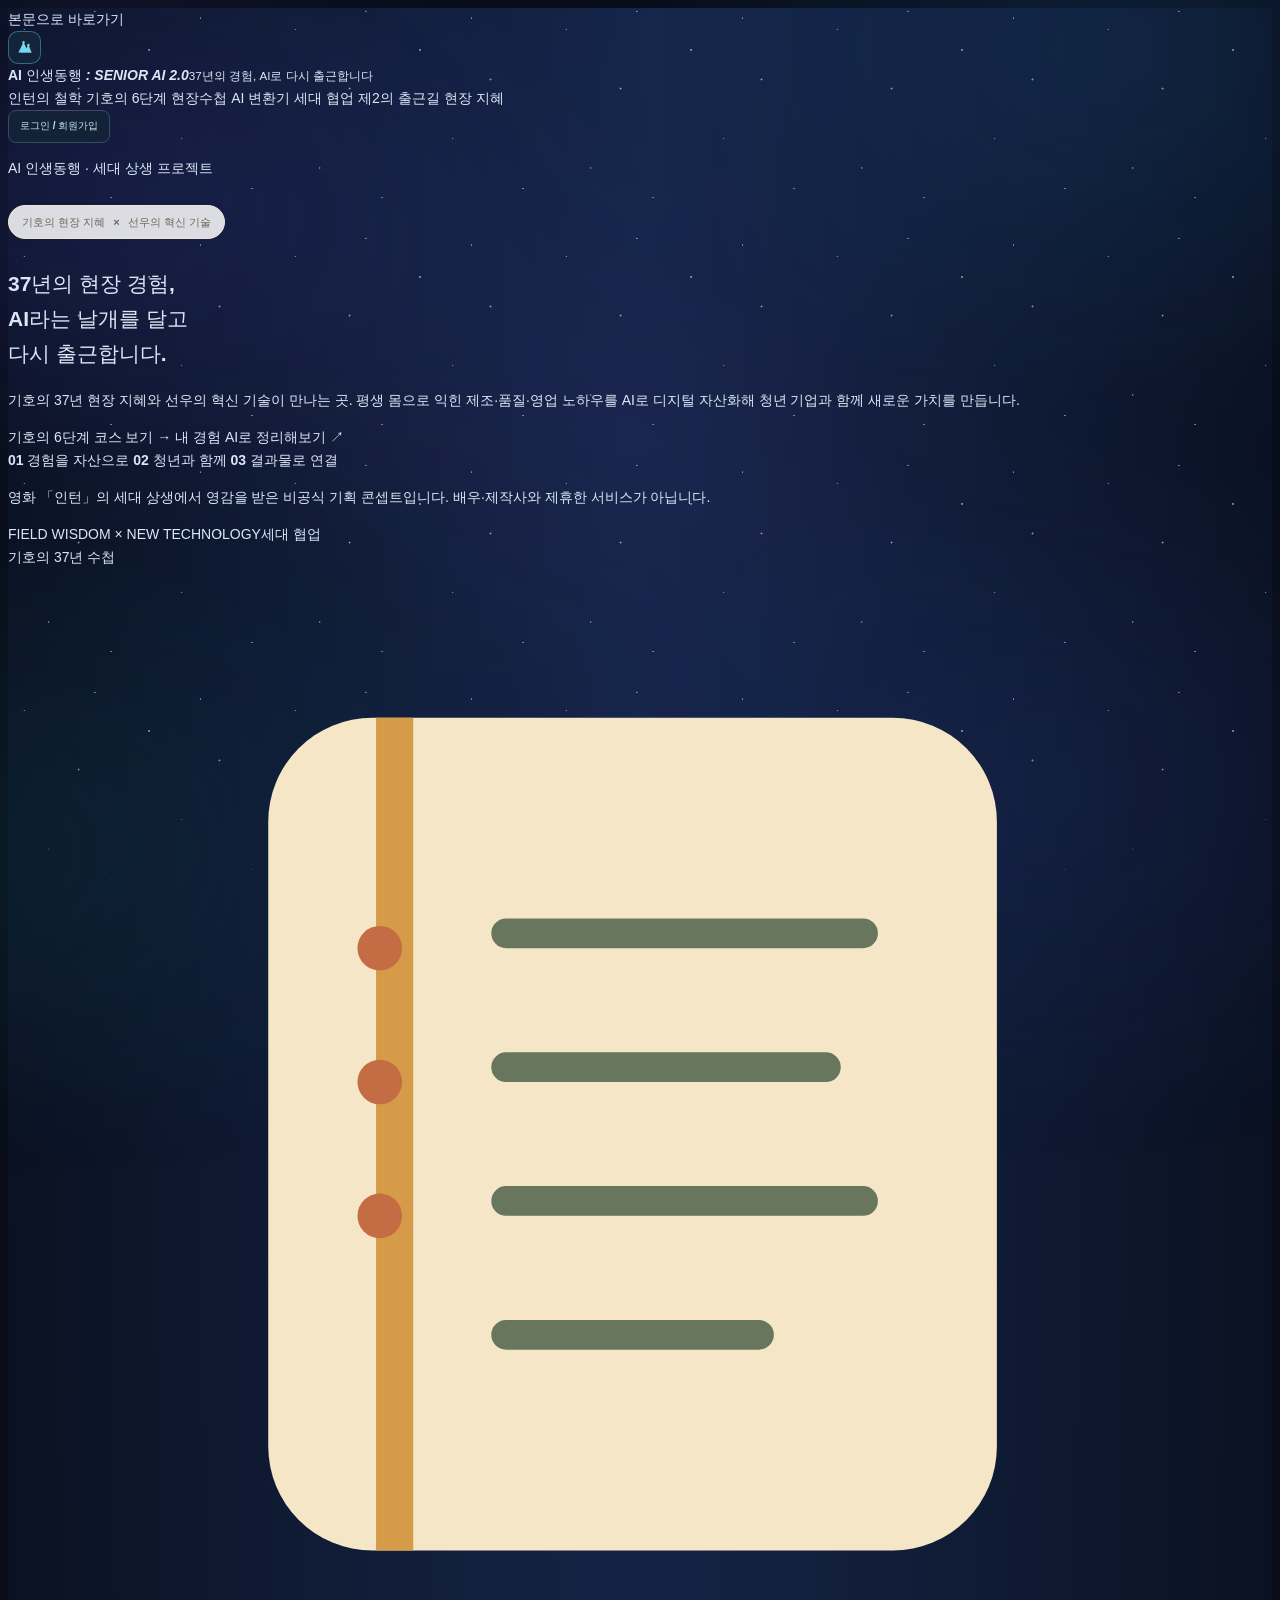
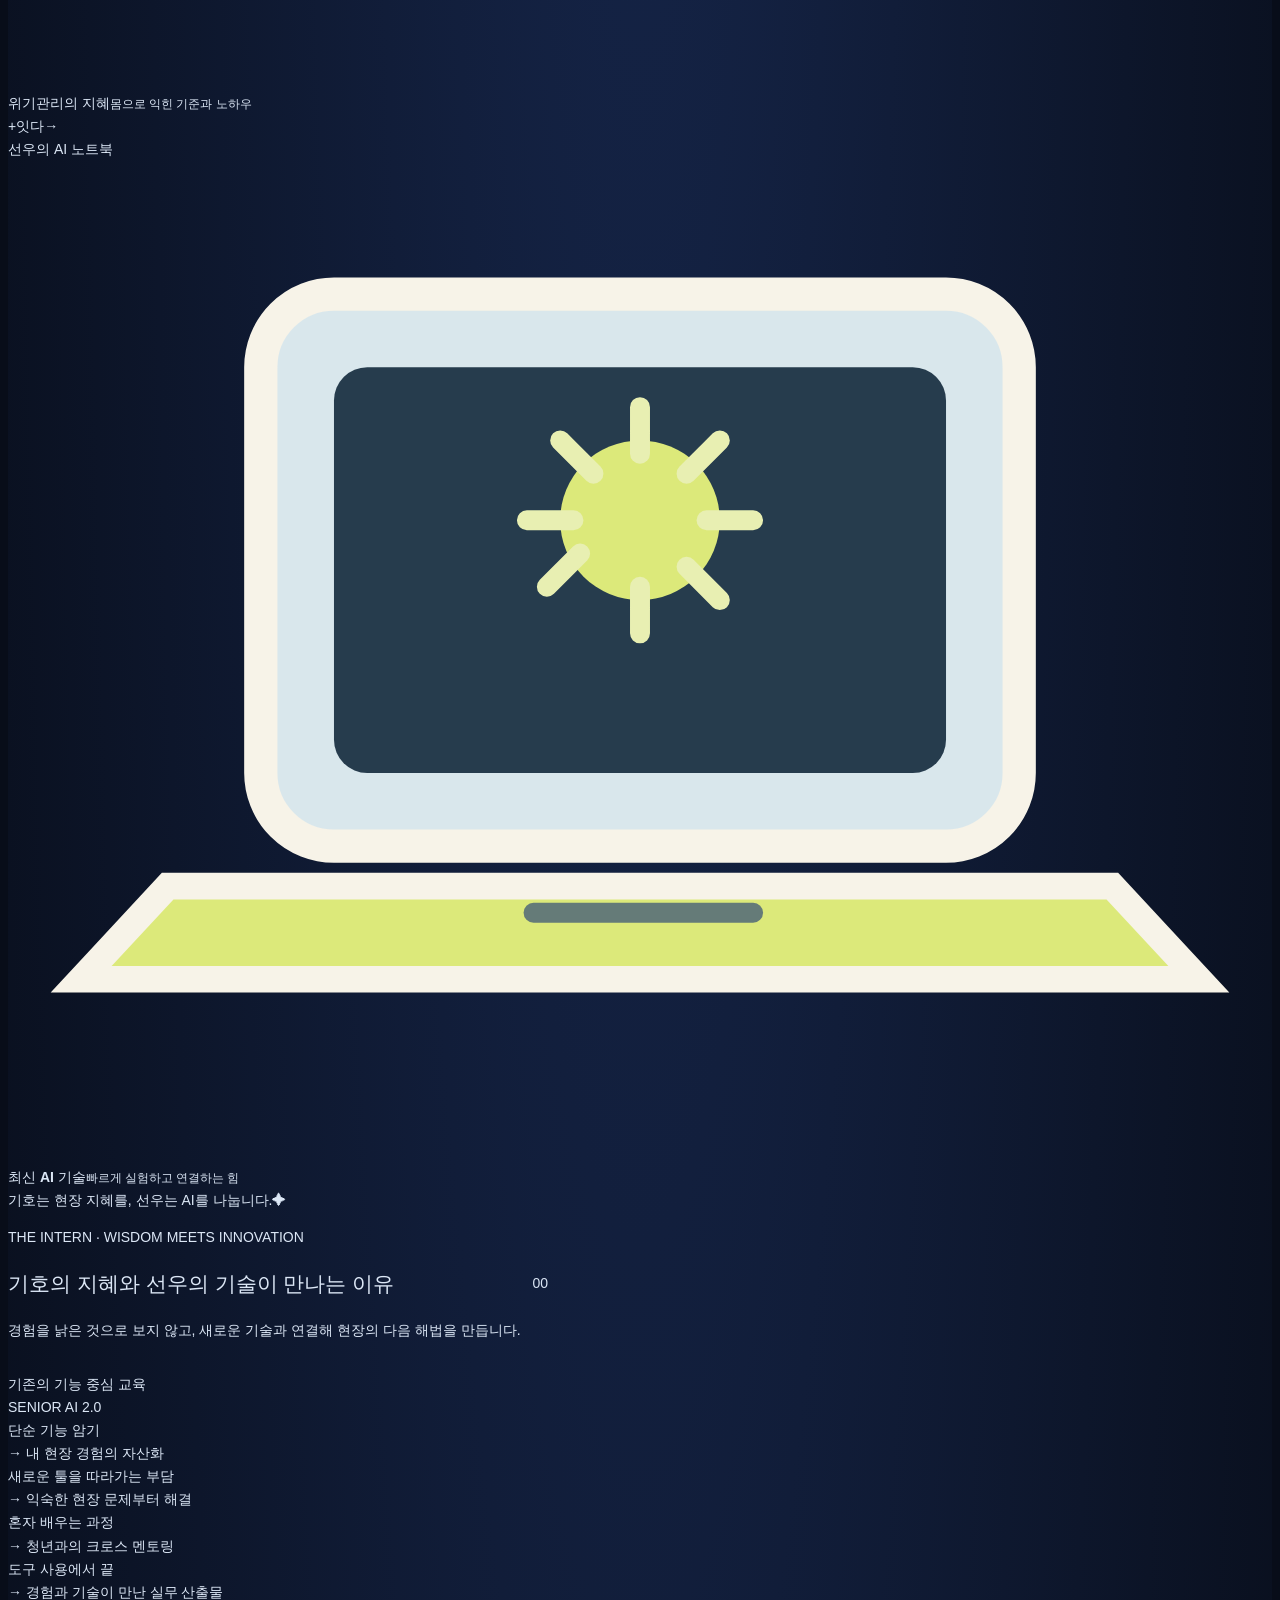
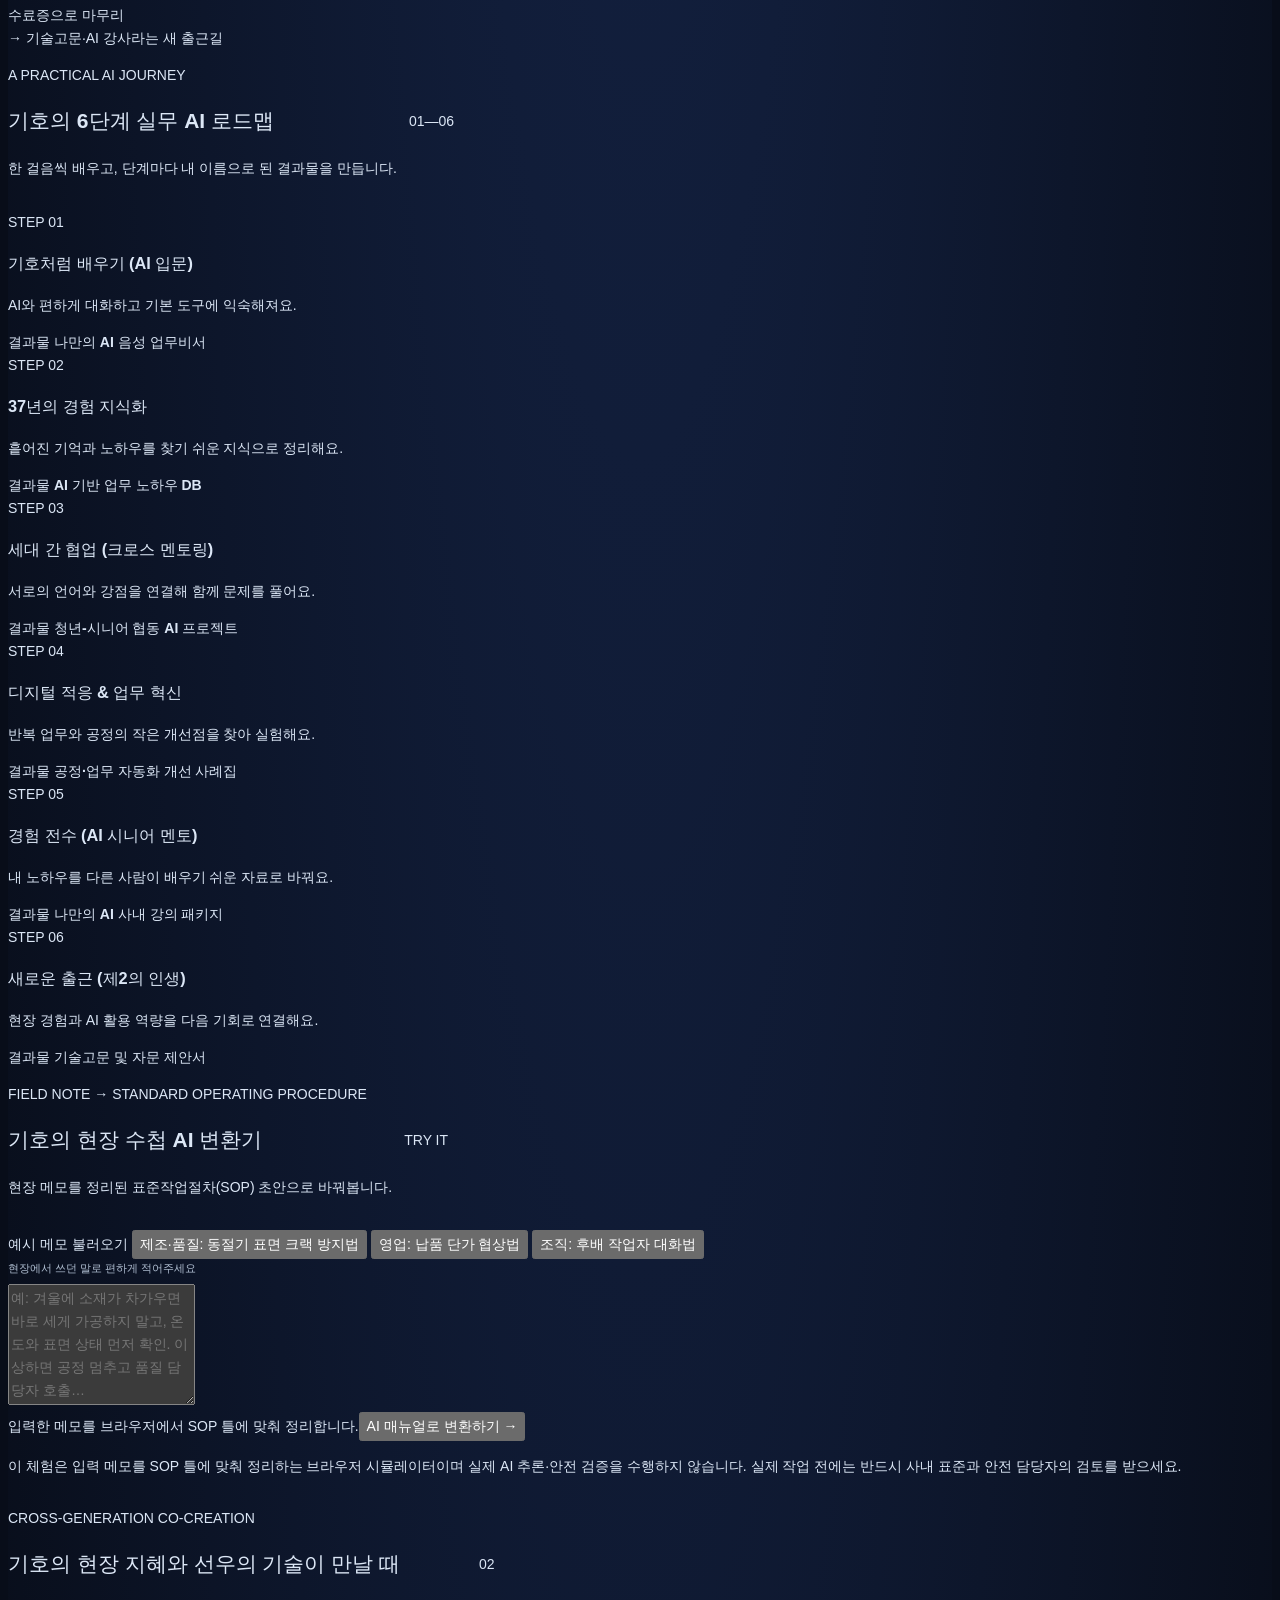
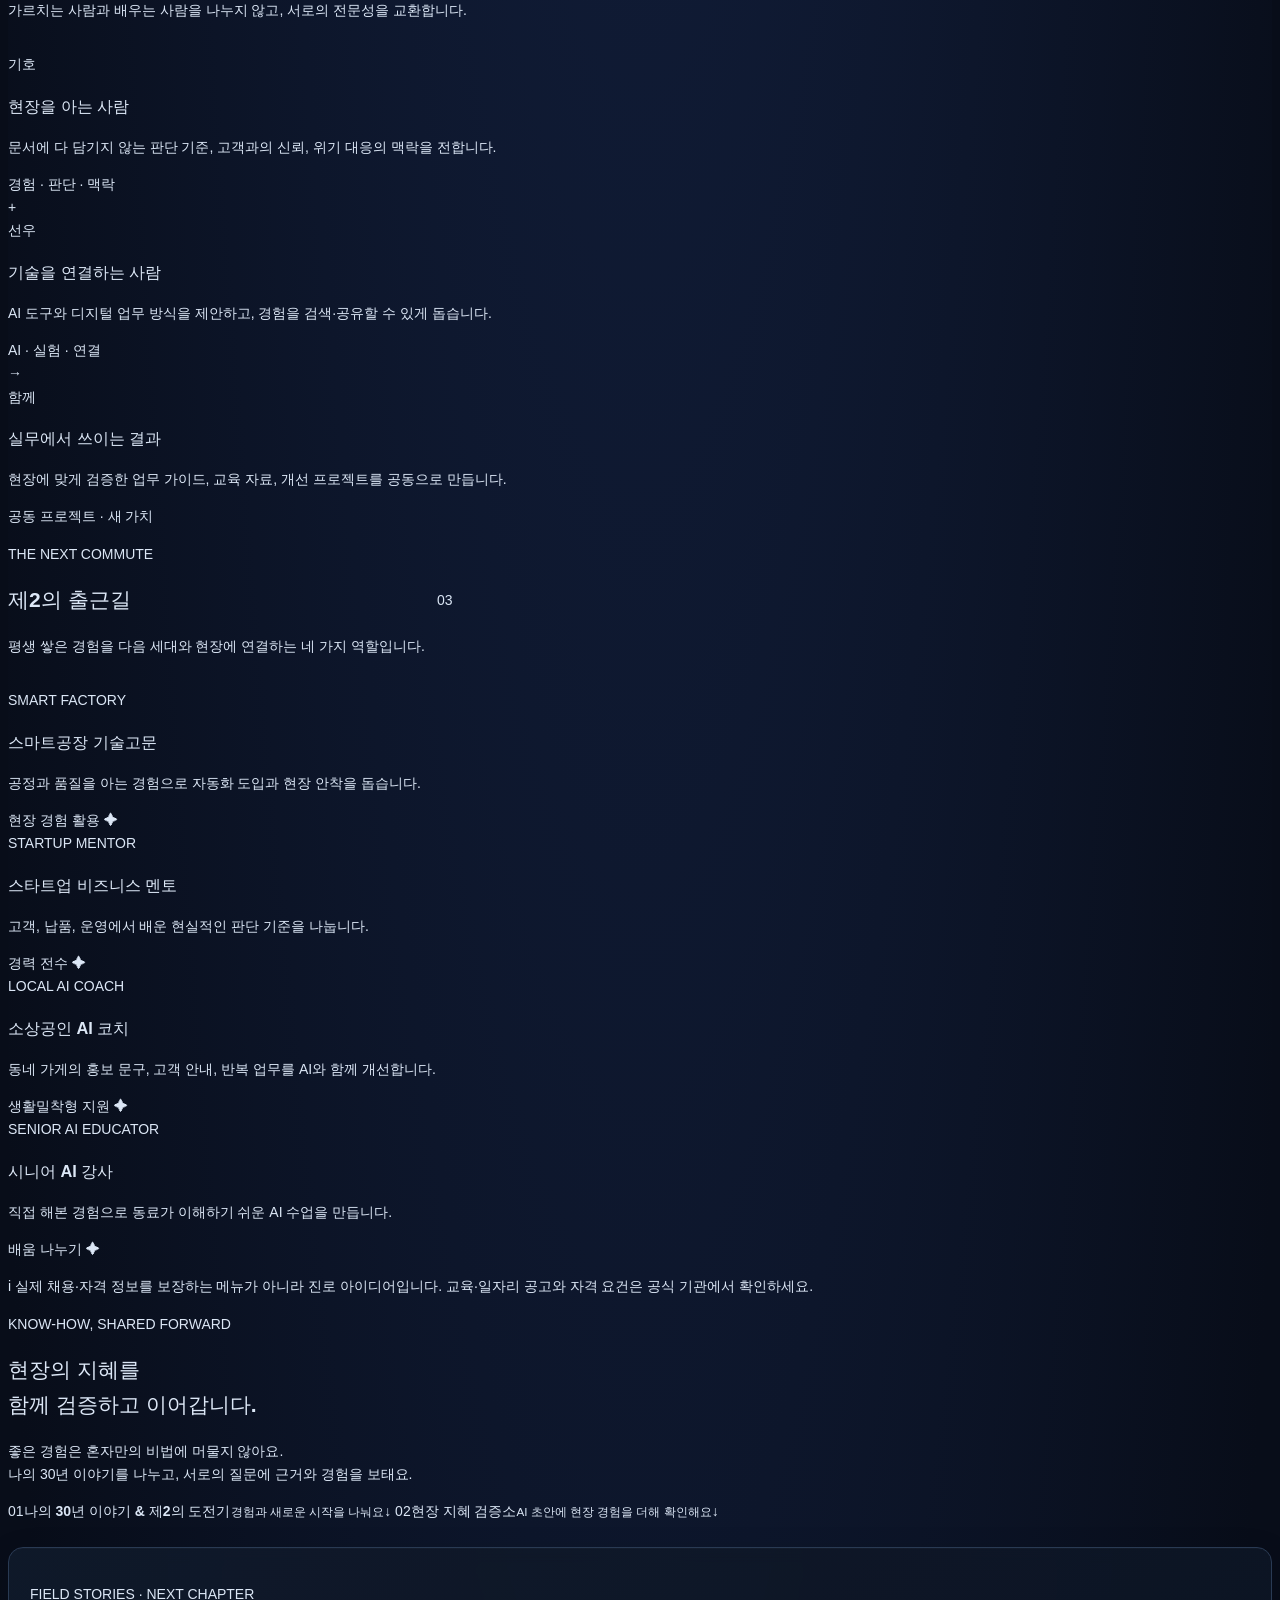
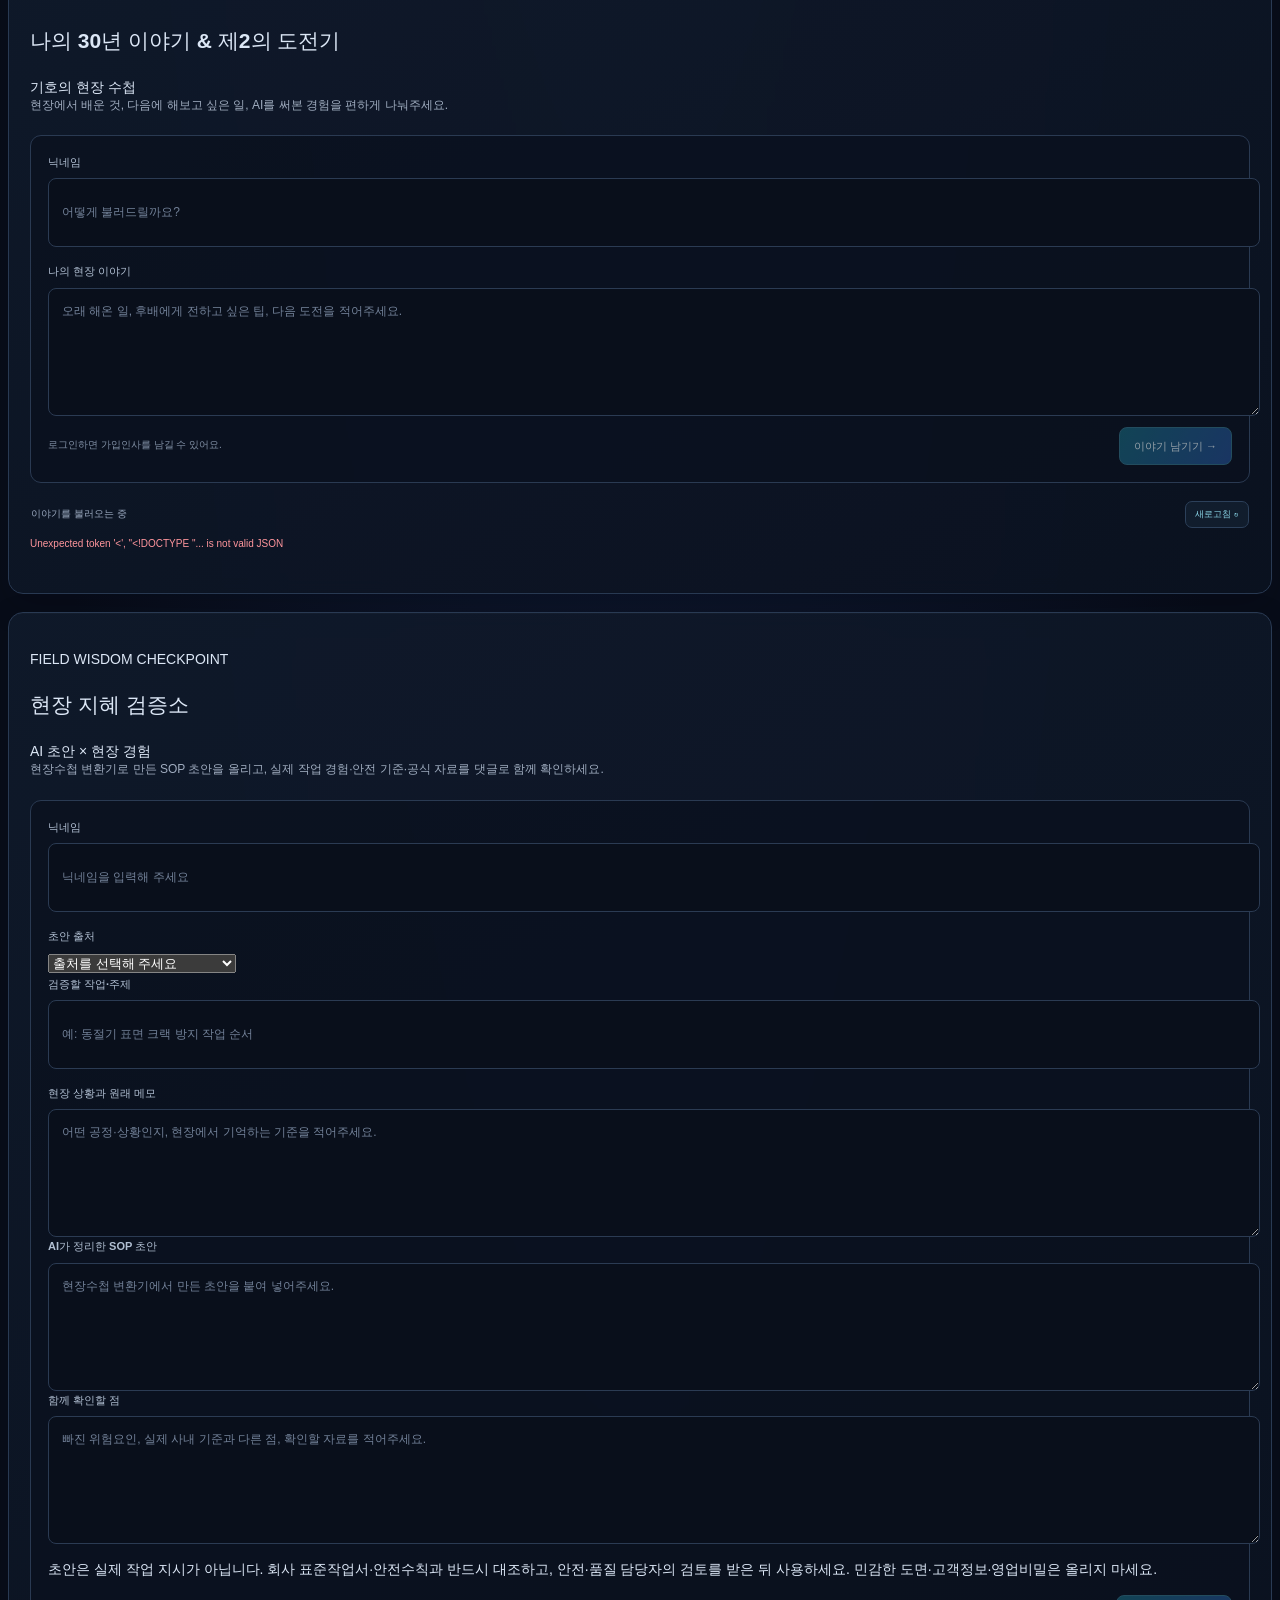
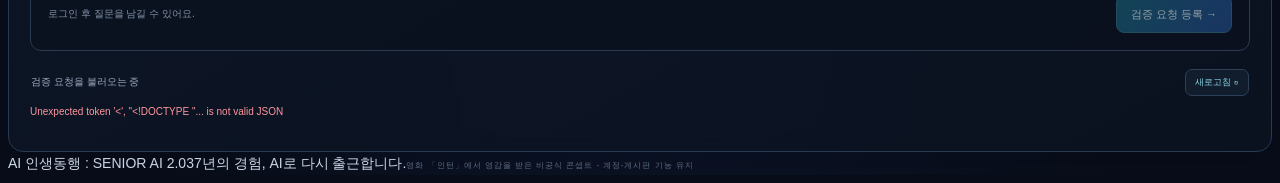
==== commit 12ce4279: "feat: renew site with Korean film 'The Intern' concept (SENIOR AI 2.0 v2.0)" ====
--- a/index.html
+++ b/index.html
@@ -1,27 +1,30 @@
-﻿<!DOCTYPE html>
+<!DOCTYPE html>
 <html lang="ko">
 <head>
   <meta charset="UTF-8">
   <meta name="viewport" content="width=device-width, initial-scale=1.0">
-  <meta name="theme-color" content="#080d19">
-  <meta name="description" content="AI를 배우며 아이디어를 만들고 새로운 가능성을 탐구하는 송구현의 작은 온라인 공간입니다.">
-  <title>송구현의 AI 수업 기록 — 별이 빛나는 학습 공간</title>
-  <link rel="stylesheet" href="style.css?v=korean-audio-cleanup-20261104">
+  <meta name="theme-color" content="#0f172a">
+  <meta name="description" content="37년의 현장 경험과 AI를 연결해 시니어의 지혜를 새로운 일과 실무 자산으로 만드는 SENIOR AI 2.0.">
+  <title>AI 인생동행 : SENIOR AI 2.0 — 37년의 경험, AI로 다시 출근합니다</title>
+  <link rel="stylesheet" href="style.css?v=senior-ai-v2-20261106b">
 </head>
 <body>
-  <div class="meteor-field" aria-hidden="true">
-    <span class="meteor"></span>
-    <span class="meteor"></span>
-    <span class="meteor"></span>
-    <span class="meteor"></span>
-    <span class="meteor"></span>
-  </div>
-  <main class="page-shell">
-    <header class="topbar" aria-label="페이지 메뉴">
-      <a class="wordmark" href="#home" aria-label="송구현 홈"><span class="brand-mark" aria-hidden="true"><svg viewBox="0 0 24 24"><path d="M12 2.5 14.3 9l6.8.3-5.3 4.3 1.8 6.5-5.6-3.8-5.6 3.8 1.8-6.5-5.3-4.3L9.7 9z"/></svg></span><span class="brand-name">SONG<span> / </span>AI LAB</span></a>
-      <nav class="quick-nav" aria-label="빠른 메뉴">
-        <a href="#community">커뮤니티</a>
-        <a class="top-link" href="#music">배경음악 <span aria-hidden="true">♫</span></a>
+  <a class="skip-link" href="#main-content">본문으로 바로가기</a>
+  <main class="site-shell" id="main-content">
+    <header class="site-header">
+      <a class="brand" href="#home" aria-label="AI 인생동행 SENIOR AI 2.0 홈">
+        <span class="brand-mark" aria-hidden="true"><svg viewBox="0 0 48 48"><path d="M7 36 20 9l8 17 5-10 8 20"/><path d="M12 36h29"/><circle cx="20" cy="9" r="3"/><circle cx="33" cy="16" r="3"/></svg></span>
+        <span class="brand-copy"><strong>AI 인생동행 <em>: SENIOR AI 2.0</em></strong><small>37년의 경험, AI로 다시 출근합니다</small></span>
+      </a>
+      <nav class="main-nav" aria-label="주요 메뉴">
+        <a href="#philosophy">인턴의 철학</a>
+        <a href="#roadmap">기호의 6단계</a>
+        <a href="#ai-converter">현장수첩 AI 변환기</a>
+        <a href="#collaboration">세대 협업</a>
+        <a href="#opportunities">제2의 출근길</a>
+        <a href="#community">현장 지혜</a>
+      </nav>
+      <div class="account-area">
         <button class="auth-open" id="auth-open" type="button">로그인 / 회원가입</button>
         <div class="auth-menu" id="auth-menu" hidden>
           <span class="auth-user" id="auth-user"></span>
@@ -30,149 +33,177 @@
           <button class="auth-menu-button" id="view-my-posts" type="button" hidden>내가 쓴 글</button>
           <button class="auth-menu-button" id="auth-logout" data-auth-mode="logout" type="button" hidden>로그아웃</button>
         </div>
-      </nav>
+      </div>
     </header>
 
-    <div class="music-credit"><a href="https://pixabay.com/music/main-title-anime-piano-1-125502/" target="_blank" rel="noopener noreferrer">Anime Piano 1 · 3AMAudio (Pixabay)</a> · <a href="https://pixabay.com/service/license-summary/" target="_blank" rel="noopener noreferrer">사용 라이선스</a></div>
-    <div class="space-audio" id="music" aria-label="애니메이션풍 피아노 배경음악 플레이어">
-      <span class="audio-indicator" id="audio-indicator" aria-hidden="true"><i></i><i></i><i></i><i></i></span>
-      <button class="audio-toggle" id="audio-toggle" type="button" aria-pressed="false" aria-label="배경음악 재생 또는 정지">Anime Piano 1 재생</button>
-      <label class="visually-hidden" for="audio-volume">배경음악 음량</label>
-      <input class="audio-volume" id="audio-volume" type="range" min="0" max="0.5" step="0.01" value="0.42" aria-label="배경음악 음량">
-      <span class="audio-caption" id="audio-caption">Pixabay 라이선스 · 3AMAudio</span>
+    <section class="hero v2-hero" id="home" aria-labelledby="hero-title">
+      <div class="hero-copy">
+        <p class="eyebrow"><span class="eyebrow-dot" aria-hidden="true"></span> AI 인생동행 · 세대 상생 프로젝트</p>
+        <p class="hero-kicker">기호의 현장 지혜 <span>×</span> 선우의 혁신 기술</p>
+        <h1 id="hero-title">37년의 현장 경험,<br><span>AI라는 날개를 달고<br>다시 출근합니다.</span></h1>
+        <p class="hero-description">기호의 37년 현장 지혜와 선우의 혁신 기술이 만나는 곳. 평생 몸으로 익힌 제조·품질·영업 노하우를 AI로 디지털 자산화해 청년 기업과 함께 새로운 가치를 만듭니다.</p>
+        <div class="hero-actions">
+          <a class="button-primary" href="#roadmap">기호의 6단계 코스 보기 <span aria-hidden="true">→</span></a>
+          <a class="button-secondary" href="#ai-converter">내 경험 AI로 정리해보기 <span aria-hidden="true">↗</span></a>
+        </div>
+        <div class="hero-promises" aria-label="SENIOR AI 2.0의 원칙">
+          <span><b aria-hidden="true">01</b> 경험을 자산으로</span>
+          <span><b aria-hidden="true">02</b> 청년과 함께</span>
+          <span><b aria-hidden="true">03</b> 결과물로 연결</span>
+        </div>
+        <p class="concept-note">영화 「인턴」의 세대 상생에서 영감을 받은 비공식 기획 콘셉트입니다. 배우·제작사와 제휴한 서비스가 아닙니다.</p>
+      </div>
+      <aside class="hero-duo-card" aria-label="기호의 현장 수첩과 선우의 AI 노트북이 만나는 일러스트">
+        <div class="duo-card-top"><span>FIELD WISDOM × NEW TECHNOLOGY</span><span class="concept-badge">세대 협업</span></div>
+        <div class="mentor-meetup">
+          <article class="mentor-card mentor-kiho">
+            <span class="mentor-label">기호의 37년 수첩</span>
+            <svg viewBox="0 0 170 150" role="img" aria-label="현장 수첩 일러스트"><rect x="35" y="20" width="98" height="112" rx="14" fill="#f4e6c7"/><path d="M52 20v112" stroke="#d59b48" stroke-width="5"/><path d="M67 49h48M67 67h43M67 85h48M67 103h34" stroke="#67765c" stroke-width="4" stroke-linecap="round"/><circle cx="50" cy="51" r="3" fill="#c46d45"/><circle cx="50" cy="69" r="3" fill="#c46d45"/><circle cx="50" cy="87" r="3" fill="#c46d45"/></svg>
+            <strong>위기관리의 지혜</strong><small>몸으로 익힌 기준과 노하우</small>
+          </article>
+          <div class="mentor-bridge" aria-hidden="true"><span>+</span><b>잇다</b><span>→</span></div>
+          <article class="mentor-card mentor-sunwoo">
+            <span class="mentor-label">선우의 AI 노트북</span>
+            <svg viewBox="0 0 190 150" role="img" aria-label="AI 노트북 일러스트"><rect x="38" y="20" width="114" height="83" rx="11" fill="#d9e7ec" stroke="#f7f3e8" stroke-width="5"/><rect x="49" y="31" width="92" height="61" rx="5" fill="#263c4d"/><circle cx="95" cy="54" r="12" fill="#dce97a"/><path d="M95 37v7m0 20v7M78 54h7m20 0h7m-29-12 5 5m14 14 5 5m0-24-5 5M86 59l-5 5" stroke="#e8efb2" stroke-width="3" stroke-linecap="round"/><path d="M24 109h142l13 14H11z" fill="#dce97a" stroke="#f7f3e8" stroke-width="4"/><path d="M79 113h33" stroke="#657b78" stroke-width="3" stroke-linecap="round"/></svg>
+            <strong>최신 AI 기술</strong><small>빠르게 실험하고 연결하는 힘</small>
+          </article>
+        </div>
+        <div class="visual-handshake"><span>기호는 현장 지혜를, 선우는 AI를 나눕니다.</span><b aria-hidden="true">✦</b></div>
+      </aside>
+    </section>
+
+    <section class="section philosophy-section" id="philosophy" aria-labelledby="philosophy-title">
+      <div class="section-heading">
+        <div><p class="eyebrow">THE INTERN · WISDOM MEETS INNOVATION</p><h2 id="philosophy-title">기호의 지혜와 선우의 기술이 만나는 이유</h2><p class="section-lead">경험을 낡은 것으로 보지 않고, 새로운 기술과 연결해 현장의 다음 해법을 만듭니다.</p></div>
+        <span class="section-number" aria-hidden="true">00</span>
+      </div>
+      <div class="philosophy-grid" role="table" aria-label="기존 AI 교육과 SENIOR AI 2.0 비교">
+        <div class="philosophy-head" role="columnheader">기존의 기능 중심 교육</div><div class="philosophy-head philosophy-v2-head" role="columnheader">SENIOR AI 2.0</div>
+        <div class="philosophy-old" role="cell">단순 기능 암기</div><div class="philosophy-new" role="cell"><span>→</span> 내 현장 경험의 자산화</div>
+        <div class="philosophy-old" role="cell">새로운 툴을 따라가는 부담</div><div class="philosophy-new" role="cell"><span>→</span> 익숙한 현장 문제부터 해결</div>
+        <div class="philosophy-old" role="cell">혼자 배우는 과정</div><div class="philosophy-new" role="cell"><span>→</span> 청년과의 크로스 멘토링</div>
+        <div class="philosophy-old" role="cell">도구 사용에서 끝</div><div class="philosophy-new" role="cell"><span>→</span> 경험과 기술이 만난 실무 산출물</div>
+        <div class="philosophy-old" role="cell">수료증으로 마무리</div><div class="philosophy-new" role="cell"><span>→</span> 기술고문·AI 강사라는 새 출근길</div>
+      </div>
+    </section>
+
+    <section class="section roadmap-section" id="roadmap" aria-labelledby="roadmap-title">
+      <div class="section-heading">
+        <div><p class="eyebrow">A PRACTICAL AI JOURNEY</p><h2 id="roadmap-title">기호의 6단계 실무 AI 로드맵</h2><p class="section-lead">한 걸음씩 배우고, 단계마다 내 이름으로 된 결과물을 만듭니다.</p></div>
+        <span class="section-number" aria-hidden="true">01—06</span>
+      </div>
+      <div class="roadmap-grid">
+        <article class="roadmap-card"><span class="roadmap-step">STEP 01</span><h3>기호처럼 배우기 (AI 입문)</h3><p>AI와 편하게 대화하고 기본 도구에 익숙해져요.</p><span class="deliverable">결과물 <b>나만의 AI 음성 업무비서</b></span></article>
+        <article class="roadmap-card"><span class="roadmap-step">STEP 02</span><h3>37년의 경험 지식화</h3><p>흩어진 기억과 노하우를 찾기 쉬운 지식으로 정리해요.</p><span class="deliverable">결과물 <b>AI 기반 업무 노하우 DB</b></span></article>
+        <article class="roadmap-card"><span class="roadmap-step">STEP 03</span><h3>세대 간 협업 (크로스 멘토링)</h3><p>서로의 언어와 강점을 연결해 함께 문제를 풀어요.</p><span class="deliverable">결과물 <b>청년-시니어 협동 AI 프로젝트</b></span></article>
+        <article class="roadmap-card"><span class="roadmap-step">STEP 04</span><h3>디지털 적응 &amp; 업무 혁신</h3><p>반복 업무와 공정의 작은 개선점을 찾아 실험해요.</p><span class="deliverable">결과물 <b>공정·업무 자동화 개선 사례집</b></span></article>
+        <article class="roadmap-card"><span class="roadmap-step">STEP 05</span><h3>경험 전수 (AI 시니어 멘토)</h3><p>내 노하우를 다른 사람이 배우기 쉬운 자료로 바꿔요.</p><span class="deliverable">결과물 <b>나만의 AI 사내 강의 패키지</b></span></article>
+        <article class="roadmap-card roadmap-card-final"><span class="roadmap-step">STEP 06</span><h3>새로운 출근 (제2의 인생)</h3><p>현장 경험과 AI 활용 역량을 다음 기회로 연결해요.</p><span class="deliverable">결과물 <b>기술고문 및 자문 제안서</b></span></article>
+      </div>
+    </section>
+
+    <section class="section converter-section" id="ai-converter" aria-labelledby="converter-title">
+      <div class="section-heading">
+        <div><p class="eyebrow">FIELD NOTE → STANDARD OPERATING PROCEDURE</p><h2 id="converter-title">기호의 현장 수첩 AI 변환기</h2><p class="section-lead">현장 메모를 정리된 표준작업절차(SOP) 초안으로 바꿔봅니다.</p></div>
+        <span class="section-number" aria-hidden="true">TRY IT</span>
+      </div>
+      <div class="converter-card">
+        <div class="converter-presets" aria-label="현장 메모 예시">
+          <span class="preset-label">예시 메모 불러오기</span>
+          <button type="button" class="note-preset" data-preset="quality">제조·품질: 동절기 표면 크랙 방지법</button>
+          <button type="button" class="note-preset" data-preset="sales">영업: 납품 단가 협상법</button>
+          <button type="button" class="note-preset" data-preset="team">조직: 후배 작업자 대화법</button>
+        </div>
+        <label class="field-label" for="field-notes-input">현장에서 쓰던 말로 편하게 적어주세요</label>
+        <textarea id="field-notes-input" class="field-notes-input" maxlength="1500" rows="5" placeholder="예: 겨울에 소재가 차가우면 바로 세게 가공하지 말고, 온도와 표면 상태 먼저 확인. 이상하면 공정 멈추고 품질 담당자 호출…"></textarea>
+        <div class="converter-actions"><span class="converter-status" id="converter-status" role="status" aria-live="polite">입력한 메모를 브라우저에서 SOP 틀에 맞춰 정리합니다.</span><button id="convert-notes" class="button-primary" type="button">AI 매뉴얼로 변환하기 <span aria-hidden="true">→</span></button></div>
+        <div class="sop-result-wrap" id="sop-result-wrap" hidden><div class="sop-result-heading"><strong>표준작업절차(SOP) 초안</strong><span>검토 전 초안</span></div><pre id="sop-output" class="sop-output"></pre><button id="send-to-verification" class="button-secondary" type="button">이 초안을 현장 지혜 검증소로 보내기 <span aria-hidden="true">↓</span></button></div>
+        <p class="converter-disclaimer">이 체험은 입력 메모를 SOP 틀에 맞춰 정리하는 브라우저 시뮬레이터이며 실제 AI 추론·안전 검증을 수행하지 않습니다. 실제 작업 전에는 반드시 사내 표준과 안전 담당자의 검토를 받으세요.</p>
+      </div>
+    </section>
+
+    <section class="section collaboration-section" id="collaboration" aria-labelledby="collaboration-title">
+      <div class="section-heading"><div><p class="eyebrow">CROSS-GENERATION CO-CREATION</p><h2 id="collaboration-title">기호의 현장 지혜와 선우의 기술이 만날 때</h2><p class="section-lead">가르치는 사람과 배우는 사람을 나누지 않고, 서로의 전문성을 교환합니다.</p></div><span class="section-number" aria-hidden="true">02</span></div>
+      <div class="collaboration-grid">
+        <article class="collaboration-card"><span class="collab-mark collab-mark-gold">기호</span><h3>현장을 아는 사람</h3><p>문서에 다 담기지 않는 판단 기준, 고객과의 신뢰, 위기 대응의 맥락을 전합니다.</p><span class="collab-caption">경험 · 판단 · 맥락</span></article>
+        <div class="collab-plus" aria-hidden="true">+</div>
+        <article class="collaboration-card"><span class="collab-mark collab-mark-lime">선우</span><h3>기술을 연결하는 사람</h3><p>AI 도구와 디지털 업무 방식을 제안하고, 경험을 검색·공유할 수 있게 돕습니다.</p><span class="collab-caption">AI · 실험 · 연결</span></article>
+        <div class="collab-equals" aria-hidden="true">→</div>
+        <article class="collaboration-card collaboration-result"><span class="collab-mark collab-mark-white">함께</span><h3>실무에서 쓰이는 결과</h3><p>현장에 맞게 검증한 업무 가이드, 교육 자료, 개선 프로젝트를 공동으로 만듭니다.</p><span class="collab-caption">공동 프로젝트 · 새 가치</span></article>
+      </div>
+    </section>
+
+    <section class="section opportunities-section" id="opportunities" aria-labelledby="opportunities-title">
+      <div class="section-heading">
+        <div><p class="eyebrow">THE NEXT COMMUTE</p><h2 id="opportunities-title">제2의 출근길</h2><p class="section-lead">평생 쌓은 경험을 다음 세대와 현장에 연결하는 네 가지 역할입니다.</p></div>
+        <span class="section-number" aria-hidden="true">03</span>
+      </div>
+      <div class="resource-grid opportunity-grid">
+        <article class="resource-card"><span class="resource-label">SMART FACTORY</span><h3>스마트공장 기술고문</h3><p>공정과 품질을 아는 경험으로 자동화 도입과 현장 안착을 돕습니다.</p><span class="resource-action">현장 경험 활용 <b aria-hidden="true">✦</b></span></article>
+        <article class="resource-card"><span class="resource-label">STARTUP MENTOR</span><h3>스타트업 비즈니스 멘토</h3><p>고객, 납품, 운영에서 배운 현실적인 판단 기준을 나눕니다.</p><span class="resource-action">경력 전수 <b aria-hidden="true">✦</b></span></article>
+        <article class="resource-card"><span class="resource-label">LOCAL AI COACH</span><h3>소상공인 AI 코치</h3><p>동네 가게의 홍보 문구, 고객 안내, 반복 업무를 AI와 함께 개선합니다.</p><span class="resource-action">생활밀착형 지원 <b aria-hidden="true">✦</b></span></article>
+        <article class="resource-card"><span class="resource-label">SENIOR AI EDUCATOR</span><h3>시니어 AI 강사</h3><p>직접 해본 경험으로 동료가 이해하기 쉬운 AI 수업을 만듭니다.</p><span class="resource-action">배움 나누기 <b aria-hidden="true">✦</b></span></article>
+      </div>
+      <p class="info-note"><span aria-hidden="true">i</span> 실제 채용·자격 정보를 보장하는 메뉴가 아니라 진로 아이디어입니다. 교육·일자리 공고와 자격 요건은 공식 기관에서 확인하세요.</p>
+    </section>
+
+    <section class="community-intro" id="community" aria-labelledby="community-title">
+      <div><p class="eyebrow">KNOW-HOW, SHARED FORWARD</p><h2 id="community-title">현장의 지혜를<br>함께 검증하고 이어갑니다.</h2><p>좋은 경험은 혼자만의 비법에 머물지 않아요.<br>나의 30년 이야기를 나누고, 서로의 질문에 근거와 경험을 보태요.</p></div>
+      <div class="community-shortcuts">
+        <a href="#board"><span class="shortcut-icon" aria-hidden="true">01</span><span><strong>나의 30년 이야기 &amp; 제2의 도전기</strong><small>경험과 새로운 시작을 나눠요</small></span><b aria-hidden="true">↓</b></a>
+        <a href="#qa-board"><span class="shortcut-icon shortcut-icon-green" aria-hidden="true">02</span><span><strong>현장 지혜 검증소</strong><small>AI 초안에 현장 경험을 더해 확인해요</small></span><b aria-hidden="true">↓</b></a>
+      </div>
+    </section>
+
+    <div class="auth-panel" id="auth-panel" aria-labelledby="auth-title" hidden>
+      <div class="auth-panel-heading"><h2 id="auth-title">회원가입</h2><button class="auth-close" id="auth-close" type="button" aria-label="닫기">×</button></div>
+      <p class="auth-description">가입하면 현장 경험과 질문을 나누고, 내가 쓴 글을 관리할 수 있어요.</p>
+      <form id="auth-form">
+        <label class="field-label" for="auth-email">이메일</label><input id="auth-email" name="email" type="email" maxlength="254" autocomplete="email" placeholder="이메일 주소" required>
+        <label class="field-label" for="auth-password">비밀번호</label><input id="auth-password" name="password" type="password" minlength="8" maxlength="128" autocomplete="new-password" placeholder="8자 이상 입력해 주세요" required>
+        <div class="auth-nickname-field" id="auth-nickname-field"><label class="field-label" for="auth-nickname">닉네임</label><input id="auth-nickname" name="nickname" type="text" maxlength="30" autocomplete="nickname" placeholder="게시판에서 사용할 이름" required></div>
+        <p class="auth-notice" id="auth-notice" role="status" aria-live="polite"></p><button class="button-primary auth-submit" id="auth-submit" type="submit">회원가입</button>
+      </form>
+      <p class="auth-switch" id="auth-switch"></p><button class="auth-switch-button" id="auth-switch-button" type="button">이미 가입했다면 로그인</button>
     </div>
 
-    <section class="galaxy-banner" role="img" aria-label="푸른 별과 성운이 흐르는 은하수 풍경">
-      <svg viewBox="0 0 1200 300" preserveAspectRatio="xMidYMid slice" aria-hidden="true">
-        <defs>
-          <linearGradient id="galaxy-sky" x1="0" y1="0" x2="1" y2="1"><stop offset="0" stop-color="#090f26"/><stop offset=".48" stop-color="#151b49"/><stop offset="1" stop-color="#091523"/></linearGradient>
-          <linearGradient id="galaxy-ribbon" x1="0" y1=".1" x2="1" y2=".85"><stop stop-color="#637cf4" stop-opacity="0"/><stop offset=".35" stop-color="#b2abff" stop-opacity=".5"/><stop offset=".57" stop-color="#81ddfa" stop-opacity=".84"/><stop offset=".76" stop-color="#a7a8ff" stop-opacity=".48"/><stop offset="1" stop-color="#425ed7" stop-opacity="0"/></linearGradient>
-          <radialGradient id="nebula-glow"><stop stop-color="#79d9ff" stop-opacity=".53"/><stop offset="1" stop-color="#826aff" stop-opacity="0"/></radialGradient>
-          <filter id="galaxy-blur"><feGaussianBlur stdDeviation="23"/></filter>
-        </defs>
-        <rect width="1200" height="300" fill="url(#galaxy-sky)"/>
-        <ellipse cx="305" cy="183" rx="240" ry="113" fill="url(#nebula-glow)" filter="url(#galaxy-blur)"/>
-        <ellipse cx="922" cy="90" rx="218" ry="108" fill="url(#nebula-glow)" filter="url(#galaxy-blur)"/>
-        <path d="M-80 253C121 83 284 267 479 141S812 34 1019 149s295 56 361-15" fill="none" stroke="url(#galaxy-ribbon)" stroke-width="83" opacity=".8" filter="url(#galaxy-blur)"/>
-        <path d="M-40 236C133 97 293 264 493 143S818 47 1019 153s277 50 324-6" fill="none" stroke="url(#galaxy-ribbon)" stroke-width="30" opacity=".56"/>
-        <g fill="#f3f8ff"><circle cx="82" cy="51" r="1.6"/><circle cx="161" cy="151" r="1"/><circle cx="252" cy="62" r="1.2"/><circle cx="340" cy="224" r="1.5"/><circle cx="433" cy="40" r="1"/><circle cx="520" cy="202" r="1.2"/><circle cx="612" cy="65" r="1.5"/><circle cx="703" cy="237" r="1"/><circle cx="792" cy="50" r="1.2"/><circle cx="884" cy="211" r="1.5"/><circle cx="986" cy="42" r="1"/><circle cx="1087" cy="210" r="1.3"/><circle cx="1160" cy="77" r="1.5"/></g>
-        <g fill="#8ce7ff"><circle cx="207" cy="105" r="1.6"/><circle cx="571" cy="120" r="1.4"/><circle cx="765" cy="128" r="1.8"/><circle cx="1047" cy="110" r="1.6"/></g>
-      </svg>
-      <div class="galaxy-caption"><span>DEEP SPACE</span><span>작은 발견들이 모여 하나의 은하가 됩니다</span></div>
-    </section>
-
-    <section class="profile" id="home" aria-labelledby="profile-name">
-      <div class="hero-kicker"><span class="live-dot"></span> AI LEARNING · CURIOSITY IN ORBIT</div>
-      <div class="avatar-wrap" aria-label="별이 빛나는 우주 속 AI 신경망 아이콘">
-        <div class="avatar-orbit orbit-one"></div>
-        <div class="avatar-orbit orbit-two"></div>
-        <div class="avatar-art"><svg viewBox="0 0 64 64" role="img" aria-label="AI 신경망"><path d="M32 10v11M32 43v11M10 32h11M43 32h11M16.5 16.5l8 8M39.5 39.5l8 8M47.5 16.5l-8 8M24.5 39.5l-8 8"/><circle cx="32" cy="32" r="12"/><circle cx="32" cy="32" r="4"/><circle cx="32" cy="9" r="2"/><circle cx="32" cy="55" r="2"/><circle cx="9" cy="32" r="2"/><circle cx="55" cy="32" r="2"/></svg></div>
-        <span class="avatar-sparkle sparkle-one" aria-hidden="true">+</span>
-        <span class="avatar-sparkle sparkle-two" aria-hidden="true">.</span>
-      </div>
-      <div class="location"><span class="location-dot"></span> 지금, AI 수업을 듣고 있어요</div>
-      <h1 id="profile-name">안녕하세요, <span>송구현</span>입니다<span class="title-period">.</span></h1>
-      <p class="bio">AI와 함께 배우고, 작은 아이디어를 직접 만들어 봅니다.<br>새롭게 발견한 것들을 별처럼 이곳에 차곡차곡 모으고 있어요.</p>
-    </div>
-
-    <section class="community-section" id="community" aria-label="커뮤니티">
-      <div class="section-heading"><span>함께 배우는 공간</span><span class="heading-line"></span><span class="link-count">COMMUNITY</span></div>
-      <nav class="community-tabs" aria-label="커뮤니티 게시판">
-        <a class="community-tab is-active" href="#board" aria-current="location"><span class="tab-icon">✳</span><span>가입인사</span><span class="tab-description">서로 인사 나누기</span><span class="link-arrow">›</span></a>
-        <a class="community-tab" href="#qa-board"><span class="tab-icon">?</span><span>AI Q&amp;A</span><span class="tab-description">질문하고 답변하기</span><span class="link-arrow">›</span></a>
-      </nav>
-    </section>
-
-    <div class="auth-panel" id="auth-panel" aria-labelledby="auth-title" hidden>
-      <div class="auth-panel-heading">
-        <h2 id="auth-title">회원가입</h2>
-        <button class="auth-close" id="auth-close" type="button" aria-label="닫기">×</button>
-      </div>
-      <p class="auth-description">가입하면 인사와 질문을 남기고, 내가 쓴 글을 관리할 수 있어요.</p>
-      <form id="auth-form">
-        <label class="field-label" for="auth-email">이메일</label>
-        <input id="auth-email" name="email" type="email" maxlength="254" autocomplete="email" placeholder="name@example.com" required>
-        <label class="field-label" for="auth-password">비밀번호</label>
-        <input id="auth-password" name="password" type="password" minlength="8" maxlength="128" autocomplete="new-password" placeholder="8자 이상 입력해 주세요" required>
-        <div class="auth-nickname-field" id="auth-nickname-field">
-          <label class="field-label" for="auth-nickname">닉네임</label>
-          <input id="auth-nickname" name="nickname" type="text" maxlength="30" autocomplete="nickname" placeholder="게시판에서 사용할 이름" required>
-        </div>
-        <p class="auth-notice" id="auth-notice" role="status" aria-live="polite"></p>
-        <button class="submit-post auth-submit" id="auth-submit" type="submit">회원가입</button>
+    <section class="board-section greeting-section" id="board" aria-labelledby="board-heading">
+      <div class="board-title-row"><div><p class="eyebrow">FIELD STORIES · NEXT CHAPTER</p><h2 id="board-heading">나의 30년 이야기 &amp; 제2의 도전기</h2></div><span class="board-badge">기호의 현장 수첩</span></div>
+      <p class="board-intro">현장에서 배운 것, 다음에 해보고 싶은 일, AI를 써본 경험을 편하게 나눠주세요.</p>
+      <form class="board-composer" id="post-form">
+        <label class="field-label" for="nickname">닉네임</label><input id="nickname" name="nickname" type="text" maxlength="30" autocomplete="nickname" placeholder="어떻게 불러드릴까요?" required>
+        <label class="field-label" for="post-content">나의 현장 이야기</label><textarea id="post-content" name="content" maxlength="1000" rows="4" placeholder="오래 해온 일, 후배에게 전하고 싶은 팁, 다음 도전을 적어주세요." required></textarea>
+        <div class="composer-footer"><span class="character-hint" id="post-auth-hint">로그인하면 이야기를 남길 수 있어요.</span><button class="submit-post" id="submit-post" type="submit">이야기 남기기 <span aria-hidden="true">→</span></button></div>
       </form>
-      <p class="auth-switch" id="auth-switch"></p>
-      <button class="auth-switch-button" id="auth-switch-button" type="button">이미 가입했다면 로그인</button>
-    </section>
-
-    <section class="links-section" aria-labelledby="links-heading">
-      <div class="section-heading"><span id="links-heading">AI STUDY LINKS</span><span class="heading-line"></span><span class="link-count">05</span></div>
-      <nav class="link-list" aria-label="송구현의 AI 링크">
-        <a class="link-card link-featured" href="#qa-board"><span class="link-icon icon-sun"><svg viewBox="0 0 24 24" aria-hidden="true"><path d="M12 3v2m0 14v2M3 12h2m14 0h2M5.64 5.64l1.42 1.42m9.88 9.88 1.42 1.42m0-12.72-1.42 1.42m-9.88 9.88-1.42 1.42M12 8a4 4 0 1 0 0 8 4 4 0 0 0 0-8Z"/></svg></span><span class="link-copy"><strong>AI에게 궁금한 것 물어보기</strong><small>수업 질문을 남기고 답을 함께 찾아요</small></span><span class="link-arrow">›</span></a>
-        <a class="link-card" href="https://www.google.com/search?q=%EC%83%9D%EC%84%B1%ED%98%95+AI" target="_blank" rel="noopener noreferrer"><span class="link-icon icon-camera"><svg viewBox="0 0 24 24" aria-hidden="true"><circle cx="12" cy="12" r="8"/><circle cx="12" cy="12" r="3"/><path d="M17.5 6.5 19 5"/></svg></span><span class="link-copy"><strong>생성형 AI 둘러보기</strong><small>요즘 새롭게 배우는 인공지능 이야기</small></span><span class="link-arrow">↗</span></a>
-        <a class="link-card" href="https://www.google.com/search?q=AI+%ED%94%84%EB%A1%AC%ED%94%84%ED%8A%B8+%EA%B0%80%EC%9D%B4%EB%93%9C" target="_blank" rel="noopener noreferrer"><span class="link-icon icon-play"><svg viewBox="0 0 24 24" aria-hidden="true"><path d="M5 4.5A1.5 1.5 0 0 1 7.3 3.2l12.2 7a2.1 2.1 0 0 1 0 3.6l-12.2 7A1.5 1.5 0 0 1 5 19.5z"/></svg></span><span class="link-copy"><strong>오늘의 AI 학습 노트</strong><small>질문하고 실습하면서 배우는 기록</small></span><span class="link-arrow">↗</span></a>
-        <a class="link-card" href="#board"><span class="link-icon icon-mail"><svg viewBox="0 0 24 24" aria-hidden="true"><path d="M5 4.5h14A2.5 2.5 0 0 1 21.5 7v10a2.5 2.5 0 0 1-2.5 2.5H5A2.5 2.5 0 0 1 2.5 17V7A2.5 2.5 0 0 1 5 4.5Z"/><path d="m3.5 6 8.5 7 8.5-7"/></svg></span><span class="link-copy"><strong>서로 반갑게 인사하기</strong><small>AI 수업 동료들의 가입인사 모음</small></span><span class="link-arrow">›</span></a>
-        <a class="link-card" href="#favorites"><span class="link-icon icon-heart"><svg viewBox="0 0 24 24" aria-hidden="true"><path d="M4 19.5h16M6 16V8m6 8V4m6 12v-5M4 8h4m2-4h4m2 7h4M6 16h12"/></svg></span><span class="link-copy"><strong>작은 아이디어 실험실</strong><small>AI로 만들고 싶은 것들을 모아요</small></span><span class="link-arrow">›</span></a>
-      </nav>
-    </section>
-
-
-
-    <section class="board-section" id="board" aria-labelledby="board-heading">
-      <div class="section-heading"><span id="board-heading">가입인사</span><span class="heading-line"></span><span class="link-count">함께 배우는 분들</span></div>
-      <p class="board-intro">AI 수업에서 만난 분들의 가입 인사를 모았어요. 저도 반가운 마음을 댓글로 남겼습니다.</p>
-
-      <form class="board-composer" id="post-form">
-        <label class="field-label" for="nickname">닉네임</label>
-        <input id="nickname" name="nickname" type="text" maxlength="30" autocomplete="nickname" placeholder="어떻게 불러드릴까요?" required>
-        <label class="field-label" for="post-content">오늘의 한마디</label>
-        <textarea id="post-content" name="content" maxlength="1000" rows="4" placeholder="AI 수업에서 배우고 있는 내용이나 궁금한 점을 남겨주세요." required></textarea>
-      <div class="composer-footer"><span class="character-hint" id="post-auth-hint">로그인하면 가입인사를 남길 수 있어요.</span><button class="submit-post" id="submit-post" type="submit">글 남기기 <span aria-hidden="true">↗</span></button></div>
+      <div class="board-toolbar"><span id="post-count">이야기를 불러오는 중</span><button class="refresh-posts" id="refresh-posts" type="button" aria-label="게시글 새로고침">새로고침 ↻</button></div>
+      <p class="board-status" id="board-status" role="status" aria-live="polite"></p>
+      <ol class="post-list" id="post-list" aria-label="현장 이야기 게시글 목록"></ol>
+      <p class="board-status" id="comment-status" role="status" aria-live="polite"></p>
+    </section>
+
+    <section class="board-section qa-section" id="qa-board" aria-labelledby="qa-heading">
+      <div class="board-title-row"><div><p class="eyebrow">FIELD WISDOM CHECKPOINT</p><h2 id="qa-heading">현장 지혜 검증소</h2></div><span class="board-badge board-badge-green">AI 초안 × 현장 경험</span></div>
+      <p class="board-intro">현장수첩 변환기로 만든 SOP 초안을 올리고, 실제 작업 경험·안전 기준·공식 자료를 댓글로 함께 확인하세요.</p>
+      <form class="board-composer" id="question-form">
+        <label class="field-label" for="question-nickname">닉네임</label><input id="question-nickname" name="nickname" type="text" maxlength="30" autocomplete="nickname" placeholder="닉네임을 입력해 주세요" required>
+        <label class="field-label" for="question-ai-tool">초안 출처</label>
+        <select id="question-ai-tool" name="ai-tool" required>
+          <option value="">출처를 선택해 주세요</option><option>SENIOR AI 현장수첩 변환기</option><option>기호의 현장 수첩 AI 변환기</option><option>ChatGPT</option><option>Gemini</option><option>Microsoft Copilot</option><option>Claude</option><option>기타 / 잘 모르겠어요</option>
+        </select>
+        <label class="field-label" for="question-title">검증할 작업·주제</label><input id="question-title" name="title" type="text" maxlength="120" placeholder="예: 동절기 표면 크랙 방지 작업 순서" required>
+        <label class="field-label" for="question-content">현장 상황과 원래 메모</label><textarea id="question-content" name="content" maxlength="450" rows="3" placeholder="어떤 공정·상황인지, 현장에서 기억하는 기준을 적어주세요." required></textarea>
+        <label class="field-label" for="question-answer">AI가 정리한 SOP 초안</label><textarea id="question-answer" name="answer" maxlength="1000" rows="4" placeholder="현장수첩 변환기에서 만든 초안을 붙여 넣어주세요." required></textarea>
+        <label class="field-label" for="question-check">함께 확인할 점</label><textarea id="question-check" name="check" maxlength="350" rows="3" placeholder="빠진 위험요인, 실제 사내 기준과 다른 점, 확인할 자료를 적어주세요." required></textarea>
+        <p class="verification-safety">초안은 실제 작업 지시가 아닙니다. 회사 표준작업서·안전수칙과 반드시 대조하고, 안전·품질 담당자의 검토를 받은 뒤 사용하세요. 민감한 도면·고객정보·영업비밀은 올리지 마세요.</p>
+        <div class="composer-footer"><span class="character-hint" id="question-auth-hint">로그인 후 현장 지혜 검증을 요청할 수 있어요.</span><button class="submit-post" id="submit-question" type="submit">검증 요청 등록 <span aria-hidden="true">→</span></button></div>
       </form>
-
-      <div class="board-toolbar">
-        <span id="post-count">새로운 인사를 기다리는 중</span>
-        <button class="refresh-posts" id="refresh-posts" type="button" aria-label="게시글 새로고침">새로고침 ↻</button>
-      </div>
-      <p class="board-status" id="board-status" role="status" aria-live="polite"></p>
-      <ol class="post-list" id="post-list" aria-label="방명록 게시글 목록"></ol>
-        <p class="board-status" id="comment-status" role="status" aria-live="polite"></p>
-    </section>
-
-    <section class="board-section qa-section" id="qa-board" aria-labelledby="qa-heading">
-      <div class="section-heading"><span id="qa-heading">궁금한 걸 물어보세요</span><span class="heading-line"></span><span class="link-count">AI Q&amp;A</span></div>
-      <p class="board-intro">AI 수업 중 궁금했던 점을 질문하고, 댓글로 답변과 경험을 나눠보세요.</p>
-
-      <form class="board-composer" id="question-form">
-        <label class="field-label" for="question-nickname">닉네임</label>
-        <input id="question-nickname" name="nickname" type="text" maxlength="30" autocomplete="nickname" placeholder="닉네임을 입력해 주세요" required>
-        <label class="field-label" for="question-title">질문 제목</label>
-        <input id="question-title" name="title" type="text" maxlength="120" placeholder="무엇이 궁금한가요?" required>
-        <label class="field-label" for="question-content">질문 내용</label>
-        <textarea id="question-content" name="content" maxlength="2000" rows="4" placeholder="상황이나 시도해 본 방법도 함께 적어주시면 좋아요." required></textarea>
-        <div class="composer-footer"><span class="character-hint" id="question-auth-hint">로그인 후 질문을 남길 수 있어요.</span><button class="submit-post" id="submit-question" type="submit">질문 등록 <span aria-hidden="true">↗</span></button></div>
-      </form>
-
-      <div class="board-toolbar">
-        <span id="question-count">질문을 불러오는 중</span>
-        <button class="refresh-posts" id="refresh-questions" type="button" aria-label="질문 목록 새로고침">새로고침 ↻</button>
-      </div>
+      <div class="board-toolbar"><span id="question-count">검증 요청을 불러오는 중</span><button class="refresh-posts" id="refresh-questions" type="button" aria-label="검증 요청 목록 새로고침">새로고침 ↻</button></div>
       <p class="board-status" id="question-status" role="status" aria-live="polite"></p>
-      <ol class="post-list" id="question-list" aria-label="AI 질문 목록"></ol>
-    </section>
-
-    <section class="note-card" id="favorites" aria-label="좋아하는 것들">
-      <div class="note-top"><span class="note-label">AI LAB / NOW LEARNING</span><span class="note-flower" aria-hidden="true">01</span></div>
-      <p>AI와 함께라면<br>작은 아이디어도 새로운 궤도가 됩니다.</p>
-      <span class="note-caption">수업에서 배운 것을 하나씩 직접 만들어 보는 중</span>
-    </section>
-
-    <footer class="footer" id="contact">
-      <span class="footer-heart" aria-hidden="true">●</span><span>AI를 배우며 발견한 작은 가능성을 기록합니다.</span>
-      <span class="footer-credit">SONG GU HYEON <span aria-hidden="true">/</span> LEARNING AI, ONE IDEA AT A TIME</span>
-    </footer>
+      <ol class="post-list" id="question-list" aria-label="현장 지혜 검증 요청 목록"></ol>
+    </section>
+
+    <footer class="site-footer"><a class="footer-brand" href="#home">AI 인생동행 : SENIOR AI 2.0</a><span>37년의 경험, AI로 다시 출근합니다.</span><span class="footer-credit">영화 「인턴」에서 영감을 받은 비공식 콘셉트 · 계정·게시판 기능 유지</span></footer>
   </main>
-  <script src="space-audio.js?v=korean-audio-cleanup-20261104"></script>
-  <script src="script.js?v=korean-audio-cleanup-20261104"></script>
+  <script src="script.js?v=senior-ai-v2-20261106c"></script>
 </body>
-</html>
+</html>
--- a/style.css
+++ b/style.css
@@ -1,3 +1,4 @@
+<<<<<<< Updated upstream
 * { box-sizing: border-box; margin: 0; padding: 0; }
 
 :root {
@@ -270,4 +271,242 @@
   body::before, body::after, .meteor, .audio-indicator i { animation: none !important; }
   .meteor-field { display: none; }
   .audio-indicator.is-playing i { height: 6px; opacity: .9; }
+=======
+:root {
+  color-scheme: light;
+  font-family: "Pretendard", "Noto Sans KR", "Malgun Gothic", sans-serif;
+  font-synthesis: none;
+  text-rendering: optimizeLegibility;
+  -webkit-font-smoothing: antialiased;
+  --navy: #1e293b;
+  --indigo: #0f172a;
+  --ink: #172033;
+  --muted: #475569;
+  --paper: #f8fafc;
+  --surface: #ffffff;
+  --line: #d5dce6;
+  --gold: #b45309;
+  --gold-bright: #d97706;
+  --gold-pale: #fff4df;
+  --blue-pale: #e8eef7;
+  --shadow: 0 14px 34px #0f172a12;
+}
+* { box-sizing: border-box; }
+html { scroll-behavior: smooth; scroll-padding-top: 100px; }
+body { min-width: 320px; margin: 0; background: var(--paper); color: var(--ink); font-size: 17px; line-height: 1.7; }
+button, input, textarea, select { font: inherit; }
+a { color: inherit; }
+a:focus-visible, button:focus-visible, input:focus-visible, textarea:focus-visible, select:focus-visible { outline: 3px solid #b45309; outline-offset: 3px; }
+.skip-link { position: fixed; z-index: 100; top: 8px; left: 8px; transform: translateY(-160%); padding: 10px 15px; border-radius: 8px; background: #fff; color: var(--ink); }
+.skip-link:focus { transform: none; }
+.site-shell { width: min(1220px, calc(100% - 48px)); margin: 0 auto; padding: 20px 0 48px; }
+.site-header { position: sticky; z-index: 20; top: 8px; display: flex; min-height: 78px; align-items: center; justify-content: space-between; gap: 18px; padding: 11px 18px; border: 1px solid #cbd3df; border-radius: 10px; background: #f8fafcf2; box-shadow: 0 8px 25px #0f172a12; backdrop-filter: blur(15px); }
+.brand { display: inline-flex; flex: 0 0 auto; align-items: center; gap: 11px; text-decoration: none; }
+.brand-mark { display: grid; width: 46px; height: 46px; place-items: center; border-radius: 9px; background: var(--indigo); color: #f4c66d; }
+.brand-mark svg { width: 29px; height: 29px; fill: none; stroke: currentColor; stroke-linecap: round; stroke-linejoin: round; stroke-width: 2.3; }
+.brand-copy { display: grid; line-height: 1.22; }
+.brand-copy strong { color: var(--navy); font-size: 17px; font-weight: 850; letter-spacing: -.35px; }
+.brand-copy strong em { color: var(--gold); font-size: 14px; font-style: normal; }
+.brand-copy small { margin-top: 4px; color: #475569; font-size: 12px; font-weight: 650; }
+.main-nav { display: flex; flex: 1; align-items: center; justify-content: center; gap: clamp(8px, 1.6vw, 21px); }
+.main-nav a { position: relative; color: #334155; font-size: 14px; font-weight: 730; text-decoration: none; white-space: nowrap; }
+.main-nav a:hover { color: #92400e; }
+.main-nav a::after { position: absolute; right: 0; bottom: -5px; left: 0; height: 2px; border-radius: 2px; background: var(--gold-bright); content: ""; transform: scaleX(0); transform-origin: left; transition: transform .18s ease; }
+.main-nav a:hover::after { transform: scaleX(1); }
+.account-area { position: relative; flex: 0 0 auto; }
+.auth-open { min-height: 46px; padding: 9px 14px; border: 1px solid var(--gold); border-radius: 8px; background: var(--indigo); color: #fff; font-size: 14px; font-weight: 780; cursor: pointer; }
+.auth-open:hover { background: #25334d; }
+.auth-open.is-signed-in { border-color: #a8b3c3; background: #fff; color: var(--navy); }
+.auth-menu { position: absolute; z-index: 30; top: calc(100% + 9px); right: 0; display: grid; min-width: 210px; gap: 5px; padding: 10px; border: 1px solid var(--line); border-radius: 9px; background: #fff; box-shadow: var(--shadow); }
+.auth-menu[hidden] { display: none; }
+.auth-user { padding: 9px 10px; border-bottom: 1px solid var(--line); color: var(--muted); font-size: 13px; overflow-wrap: anywhere; }
+.auth-menu-button { padding: 10px; border: 0; border-radius: 7px; background: transparent; color: var(--ink); text-align: left; cursor: pointer; }
+.auth-menu-button:hover { background: #f1f5f9; }
+
+.hero { position: relative; display: grid; grid-template-columns: minmax(0, 1fr) minmax(360px, 1.08fr); align-items: center; gap: clamp(24px, 4vw, 50px); margin-top: 27px; padding: clamp(36px, 5vw, 64px); overflow: hidden; border: 1px solid #334155; border-radius: 12px; background: radial-gradient(ellipse at 95% 5%, #d9770628 0, transparent 28%), radial-gradient(ellipse at 0 100%, #36507662 0, transparent 42%), linear-gradient(125deg, #0f172a, #1e293b 64%, #24344d); box-shadow: 0 22px 50px #0f172a27; color: #f8fafc; }
+.hero::before { position: absolute; top: -120px; right: 20%; width: 260px; height: 260px; border: 1px solid #d9770638; border-radius: 50%; box-shadow: 0 0 0 24px #d9770610, 0 0 0 50px #d9770609; content: ""; animation: orbit-drift 40s linear infinite; pointer-events: none; }
+.hero::after { position: absolute; right: 45%; bottom: 13%; width: 8px; height: 8px; border-radius: 50%; background: #f0b44f; box-shadow: 0 0 0 8px #d9770620; content: ""; animation: dot-breathe 4s ease-in-out infinite; }
+.hero-copy, .hero-duo-card { position: relative; z-index: 1; }
+.eyebrow { margin: 0 0 11px; color: #92400e; font-size: 13px; font-weight: 850; letter-spacing: .85px; }
+.hero .eyebrow { display: flex; align-items: center; gap: 9px; color: #f3ce8b; }
+.eyebrow-dot { width: 9px; height: 9px; border-radius: 50%; background: #f1b853; box-shadow: 0 0 0 5px #d977062b; }
+.hero-kicker { margin: 0 0 7px; color: #e4e9f1; font-size: 16px; font-weight: 740; letter-spacing: .2px; }
+.hero-kicker span { padding: 0 5px; color: #f0b44f; }
+.hero h1 { margin: 0; font-size: clamp(34px, 4.7vw, 56px); font-weight: 880; letter-spacing: -2px; line-height: 1.22; }
+.hero h1 span { color: #f2c16d; }
+.hero-description { margin: 17px 0 0; color: #e2e8f0; font-size: 17px; line-height: 1.8; }
+.hero-actions { display: flex; flex-wrap: wrap; gap: 10px; margin-top: 23px; }
+.button-primary, .button-secondary { display: inline-flex; min-height: 50px; align-items: center; justify-content: center; gap: 10px; padding: 10px 15px; border: 1px solid var(--gold-bright); border-radius: 8px; font-size: 15px; font-weight: 800; text-decoration: none; transition: transform .18s, box-shadow .18s, background .18s; }
+.button-primary { background: var(--gold-bright); color: #111827; box-shadow: 0 5px 0 #8c4a0838; }
+.button-primary:hover { transform: translateY(-2px); background: #f0a11e; box-shadow: 0 9px 19px #050b172e; }
+.button-secondary { border-color: #d6dce5; background: #ffffff0d; color: #f8fafc; }
+.hero .button-secondary:hover { transform: translateY(-2px); background: #ffffff16; }
+.hero-promises { display: flex; flex-wrap: wrap; gap: 8px 17px; margin-top: 21px; color: #e1e7ef; font-size: 14px; }
+.hero-promises b { margin-right: 4px; color: #f4c66d; }
+.concept-note { margin: 14px 0 0; color: #cbd5e1; font-size: 12px; }
+
+.hero-duo-card { padding: 15px; border: 1px solid #cad4df; border-radius: 10px; background: #f8fafc; box-shadow: 0 18px 42px #050b1738; color: var(--ink); }
+.duo-card-top { display: flex; align-items: center; justify-content: space-between; gap: 10px; margin: 1px 2px 14px; color: #334155; font-size: 12px; font-weight: 850; letter-spacing: .75px; }
+.concept-badge { padding: 4px 8px; border-radius: 5px; background: #fff0d8; color: #8a4b08; font-size: 11px; letter-spacing: 0; }
+.mentor-meetup { display: grid; grid-template-columns: 1fr 38px 1fr; gap: 5px; align-items: center; }
+.mentor-card { display: grid; justify-items: center; min-width: 0; padding: 10px 5px 12px; border: 1px solid #d5dce6; border-radius: 8px; background: #fff; text-align: center; }
+.mentor-label { color: #475569; font-size: 11px; font-weight: 800; }
+.mentor-card svg { width: 100%; max-width: 155px; height: 115px; }
+.mentor-card strong { color: #1e293b; font-size: 15px; }
+.mentor-card small { color: #475569; font-size: 12px; }
+.mentor-bridge { display: grid; justify-items: center; gap: 2px; color: #9a5a08; font-size: 12px; font-weight: 850; }
+.mentor-bridge span:first-child { display: grid; width: 28px; height: 28px; place-items: center; border-radius: 50%; background: #f2c16d; color: #172033; font-size: 19px; }
+.mentor-bridge span:last-child { font-size: 19px; }
+.visual-handshake { display: flex; justify-content: space-between; align-items: center; margin: 12px 3px 0; padding-top: 10px; border-top: 1px solid #d8dee7; color: #334155; font-size: 13px; font-weight: 760; }
+.visual-handshake b { color: #b45309; }
+
+.section { margin-top: 64px; }
+.section-heading { display: flex; align-items: flex-end; justify-content: space-between; gap: 22px; margin-bottom: 22px; }
+.section-heading .eyebrow { margin-bottom: 6px; }
+.section-heading h2, .health-copy h2, .community-intro h2 { position: relative; margin: 0; color: var(--navy); font-size: clamp(27px, 3.2vw, 36px); font-weight: 840; letter-spacing: -.9px; line-height: 1.32; }
+.section-heading h2::after { position: absolute; z-index: -1; right: -5px; bottom: 1px; left: -4px; height: 9px; border-radius: 2px; background: #f5d79f; content: ""; }
+.philosophy-section .section-heading h2::after { background: #dce4ef; }
+.roadmap-section .section-heading h2::after { background: #f3dfbe; }
+.section-lead { margin: 8px 0 0; color: var(--muted); font-size: 16px; }
+.section-number { padding: 5px 10px; border: 1px solid #d3dbe5; border-radius: 6px; color: #475569; font-size: 13px; font-weight: 850; letter-spacing: .6px; }
+
+.philosophy-grid { display: grid; grid-template-columns: 1fr 1fr; overflow: hidden; border: 1px solid #cbd5e1; border-radius: 8px; background: white; box-shadow: var(--shadow); }
+.philosophy-grid > div { min-height: 60px; padding: 15px 18px; border-bottom: 1px solid #e2e8f0; font-size: 16px; }
+.philosophy-grid > div:nth-last-child(-n+2) { border-bottom: 0; }
+.philosophy-head { background: #e8edf4; color: #334155; font-size: 14px !important; font-weight: 850; }
+.philosophy-v2-head { background: #1e293b; color: #f8d797; }
+.philosophy-old { color: #526174; }
+.philosophy-new { display: flex; align-items: center; gap: 9px; background: #fffdfa; color: #1e293b; font-weight: 780; }
+.philosophy-new span { color: #b45309; font-weight: 900; }
+
+.roadmap-grid { display: grid; grid-template-columns: repeat(3, minmax(0, 1fr)); gap: 14px; }
+.roadmap-card { position: relative; display: flex; min-height: 225px; flex-direction: column; align-items: flex-start; padding: 20px; overflow: hidden; border: 1px solid #cbd5e1; border-radius: 8px; background: #fff; box-shadow: 0 8px 22px #0f172a0c; transition: transform .18s, box-shadow .18s, border-color .18s; }
+.roadmap-card::before { position: absolute; top: 0; left: 0; width: 5px; height: 100%; background: #b45309; content: ""; }
+.roadmap-card:nth-child(2n)::before { background: #455a78; }
+.roadmap-card:hover { transform: translateY(-4px); border-color: #99a8ba; box-shadow: 0 16px 28px #0f172a16; }
+.roadmap-step { color: #92400e; font-size: 13px; font-weight: 900; letter-spacing: .8px; }
+.roadmap-card h3 { margin: 10px 0 5px; color: #1e293b; font-size: 21px; font-weight: 830; }
+.roadmap-card p { margin: 0 0 15px; color: #475569; font-size: 15px; line-height: 1.65; }
+.deliverable { display: grid; gap: 3px; margin-top: auto; padding: 9px 11px; border: 1px solid #e7d3ad; border-radius: 6px; background: #fff8eb; color: #7c4a11; font-size: 12px; font-weight: 750; }
+.deliverable b { color: #422c18; font-size: 14px; }
+
+.converter-card { padding: clamp(19px, 3vw, 30px); border: 1px solid #34445e; border-radius: 9px; background: linear-gradient(135deg, #0f172a, #1e293b 72%, #293951); box-shadow: 0 17px 40px #0f172a25; color: #f8fafc; }
+.converter-presets { display: flex; flex-wrap: wrap; align-items: center; gap: 9px; margin-bottom: 18px; }
+.preset-label { margin-right: 5px; color: #e2e8f0; font-size: 14px; font-weight: 780; }
+.note-preset { min-height: 40px; padding: 7px 11px; border: 1px solid #68788f; border-radius: 6px; background: #ffffff0a; color: #f8fafc; font-size: 14px; font-weight: 680; cursor: pointer; transition: background .15s, border-color .15s; }
+.note-preset:hover, .note-preset.is-active { border-color: #f2c16d; background: #f2c16d1c; color: #ffe0a3; }
+.converter-card .field-label { color: #f8fafc; }
+.converter-card textarea { width: 100%; min-height: 132px; padding: 13px 15px; border: 1px solid #8995a5; border-radius: 7px; background: #f8fafc; color: #172033; font-size: 16px; line-height: 1.7; resize: vertical; }
+.converter-card textarea::placeholder { color: #526174; }
+.converter-card textarea:focus { outline: 3px solid #f2c16d; outline-offset: 2px; }
+.converter-actions { display: flex; align-items: center; justify-content: space-between; gap: 13px; margin-top: 13px; }
+.converter-status { color: #e2e8f0; font-size: 14px; }
+.sop-result-wrap { margin-top: 20px; padding: 17px; border: 1px solid #74839a; border-radius: 8px; background: #f8fafc; color: #172033; }
+.sop-result-wrap[hidden] { display: none; }
+.sop-result-heading { display: flex; align-items: center; justify-content: space-between; gap: 10px; color: #172033; }
+.sop-result-heading strong { font-size: 18px; }
+.sop-result-heading span { padding: 4px 8px; border-radius: 5px; background: #fff0d8; color: #8a4b08; font-size: 12px; font-weight: 800; }
+.sop-output { margin: 12px 0 14px; padding: 14px; border-radius: 6px; background: #eef2f6; color: #172033; font: 15px/1.75 "Pretendard", "Noto Sans KR", sans-serif; white-space: pre-wrap; overflow-wrap: anywhere; }
+.converter-disclaimer { margin: 14px 0 0; color: #e2e8f0; font-size: 13px; line-height: 1.65; }
+
+.collaboration-grid { display: grid; grid-template-columns: 1fr auto 1fr auto 1fr; gap: 12px; align-items: stretch; }
+.collaboration-card { padding: 21px; border: 1px solid #cad4df; border-radius: 8px; background: #fff; box-shadow: var(--shadow); }
+.collab-mark { display: inline-grid; min-width: 50px; height: 34px; place-items: center; padding: 0 9px; border-radius: 5px; background: #24344d; color: #f7d797; font-size: 13px; font-weight: 900; }
+.collab-mark-lime { background: #dbe3c0; color: #344434; }
+.collab-mark-white { background: #fff4df; color: #8a4b08; }
+.collaboration-card h3 { margin: 14px 0 6px; color: #1e293b; font-size: 19px; }
+.collaboration-card p { margin: 0; color: #475569; font-size: 15px; line-height: 1.7; }
+.collab-caption { display: block; margin-top: 15px; color: #8a4b08; font-size: 13px; font-weight: 800; }
+.collaboration-result { border-color: #b98739; background: linear-gradient(145deg, #1e293b, #263650); color: #f8fafc; }
+.collaboration-result h3, .collaboration-result p { color: #f8fafc; }
+.collab-plus, .collab-equals { display: grid; width: 32px; place-items: center; color: #b45309; font-size: 25px; font-weight: 900; }
+
+.opportunity-grid { grid-template-columns: repeat(4, minmax(0, 1fr)); }
+.opportunity-grid .resource-card { min-height: 235px; }
+.opportunity-grid .resource-label { background: #e8edf4; color: #25364f; }
+.community-intro { border-radius: 8px; background: linear-gradient(120deg, #0f172a, #1e293b 70%, #273b55); }
+.board-section { border-radius: 8px; }
+.board-badge { border-radius: 5px; }
+.community-promise { border-radius: 8px; }
+
+@media (max-width: 1020px) {
+  .opportunity-grid { grid-template-columns: repeat(2, minmax(0, 1fr)); }
+  .collaboration-grid { grid-template-columns: 1fr 1fr; }
+  .collab-plus, .collab-equals { min-height: 28px; }
+}
+@media (max-width: 860px) {
+  .site-header { flex-wrap: wrap; }
+  .main-nav { order: 3; flex-basis: 100%; justify-content: space-between; padding: 8px 2px 2px; }
+  .hero { grid-template-columns: 1fr; }
+  .hero-duo-card { width: 100%; max-width: 720px; }
+}
+@media (max-width: 640px) {
+  body { font-size: 16px; }
+  .site-shell { width: min(100% - 28px, 540px); padding-top: 12px; }
+  .site-header { top: 6px; gap: 8px; padding: 9px 11px; border-radius: 9px; }
+  .brand-mark { width: 41px; height: 41px; }
+  .brand-copy strong { font-size: 15px; }
+  .brand-copy strong em { font-size: 12px; }
+  .brand-copy small { font-size: 11px; }
+  .auth-open { min-height: 42px; padding: 7px 10px; font-size: 13px; }
+  .main-nav { gap: 6px; overflow-x: auto; padding-top: 8px; }
+  .main-nav a { font-size: 13px; }
+  .hero { gap: 25px; margin-top: 16px; padding: 29px 20px 22px; border-radius: 12px; }
+  .hero h1 { font-size: clamp(30px, 8.5vw, 41px); letter-spacing: -1.7px; }
+  .hero-description { margin-top: 15px; font-size: 16px; }
+  .hero-actions { display: grid; grid-template-columns: 1fr; margin-top: 20px; }
+  .button-primary, .button-secondary { min-height: 50px; }
+  .hero-promises { gap: 6px 13px; font-size: 13px; }
+  .hero-duo-card { padding: 8px; }
+  .mentor-meetup { grid-template-columns: 1fr 29px 1fr; gap: 3px; }
+  .mentor-card { padding: 8px 3px; }
+  .mentor-card svg { height: 93px; }
+  .mentor-card strong { font-size: 13px; }
+  .mentor-card small, .mentor-label { font-size: 10px; }
+  .section, .health-section, .community-intro { margin-top: 48px; }
+  .section-heading { margin-bottom: 17px; }
+  .section-heading h2, .health-copy h2, .community-intro h2 { font-size: 28px; }
+  .section-lead { font-size: 15px; }
+  .section-number { font-size: 13px; }
+  .philosophy-grid > div { min-height: 58px; padding: 12px 10px; font-size: 14px; }
+  .roadmap-grid, .learning-grid, .resource-grid, .opportunity-grid { grid-template-columns: 1fr; gap: 11px; }
+  .roadmap-card { min-height: 0; padding: 17px; }
+  .learning-card { min-height: 0; padding: 18px; }
+  .learning-icon { width: 47px; height: 47px; margin-top: 14px; }
+  .learning-card h3 { margin-top: 11px; }
+  .learning-card a { padding-top: 13px; }
+  .resource-card, .opportunity-grid .resource-card { min-height: 0; padding: 18px; }
+  .converter-card { padding: 17px 13px; }
+  .converter-presets { align-items: stretch; }
+  .preset-label { flex-basis: 100%; }
+  .note-preset { width: 100%; text-align: left; }
+  .converter-actions { align-items: stretch; flex-direction: column; }
+  .converter-actions .button-primary { width: 100%; }
+  .sop-result-heading { align-items: flex-start; flex-direction: column; }
+  .collaboration-grid { grid-template-columns: 1fr; }
+  .collab-plus, .collab-equals { min-height: 22px; transform: rotate(90deg); }
+  .health-section { gap: 17px; padding: 21px 16px; }
+  .health-links small { font-size: 13px; }
+  .community-intro { grid-template-columns: 1fr; gap: 21px; padding: 23px 18px; border-radius: 10px; }
+  .board-section { margin-top: 29px; padding: 19px 14px; border-radius: 10px; }
+  .qa-section { margin-top: 15px; }
+  .board-title-row { align-items: flex-start; }
+  .board-title-row h2 { font-size: 24px; }
+  .board-badge { font-size: 12px; }
+  .board-intro { font-size: 15px; }
+  .board-composer { grid-template-columns: 1fr; padding: 14px; }
+  .board-composer .field-label, .board-composer textarea, .board-composer select, .composer-footer, .verification-safety { grid-column: 1; }
+  .composer-footer { align-items: flex-start; flex-direction: column; }
+  .submit-post { width: 100%; }
+  .post-item { gap: 10px; padding: 15px 0; }
+  .post-avatar { flex-basis: 38px; width: 38px; height: 38px; border-radius: 8px; }
+  .comment-form { grid-template-columns: 1fr auto; }
+  .comment-author-label { grid-column: 1 / -1; }
+  .community-promise { grid-template-columns: 1fr; gap: 13px; padding: 20px 17px; }
+  .promise-symbol { width: 51px; height: 51px; border-radius: 9px; }
+}
+@media (prefers-reduced-motion: reduce) {
+  *, *::before, *::after { scroll-behavior: auto !important; transition-duration: .01ms !important; animation-duration: .01ms !important; animation-iteration-count: 1 !important; }
+  .hero::before, .hero::after, .roadmap-card { animation: none !important; }
+>>>>>>> Stashed changes
 }
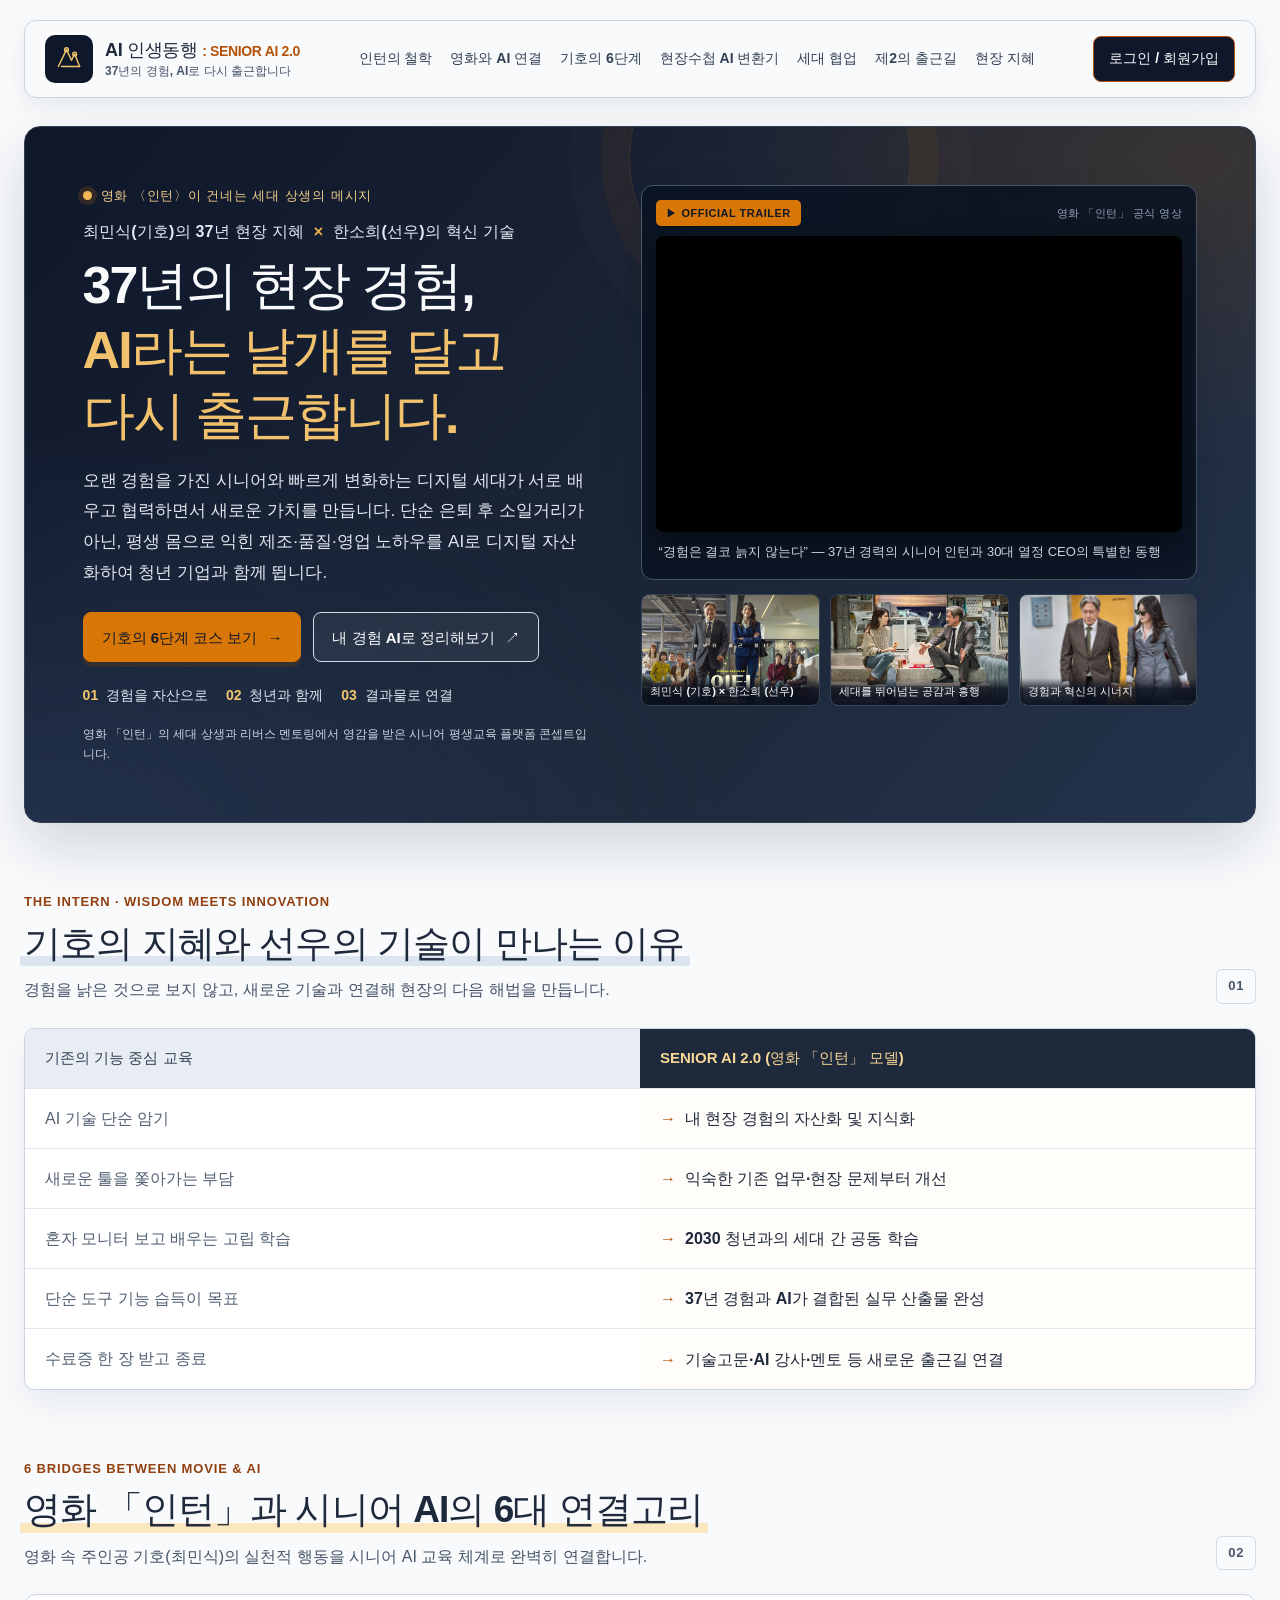
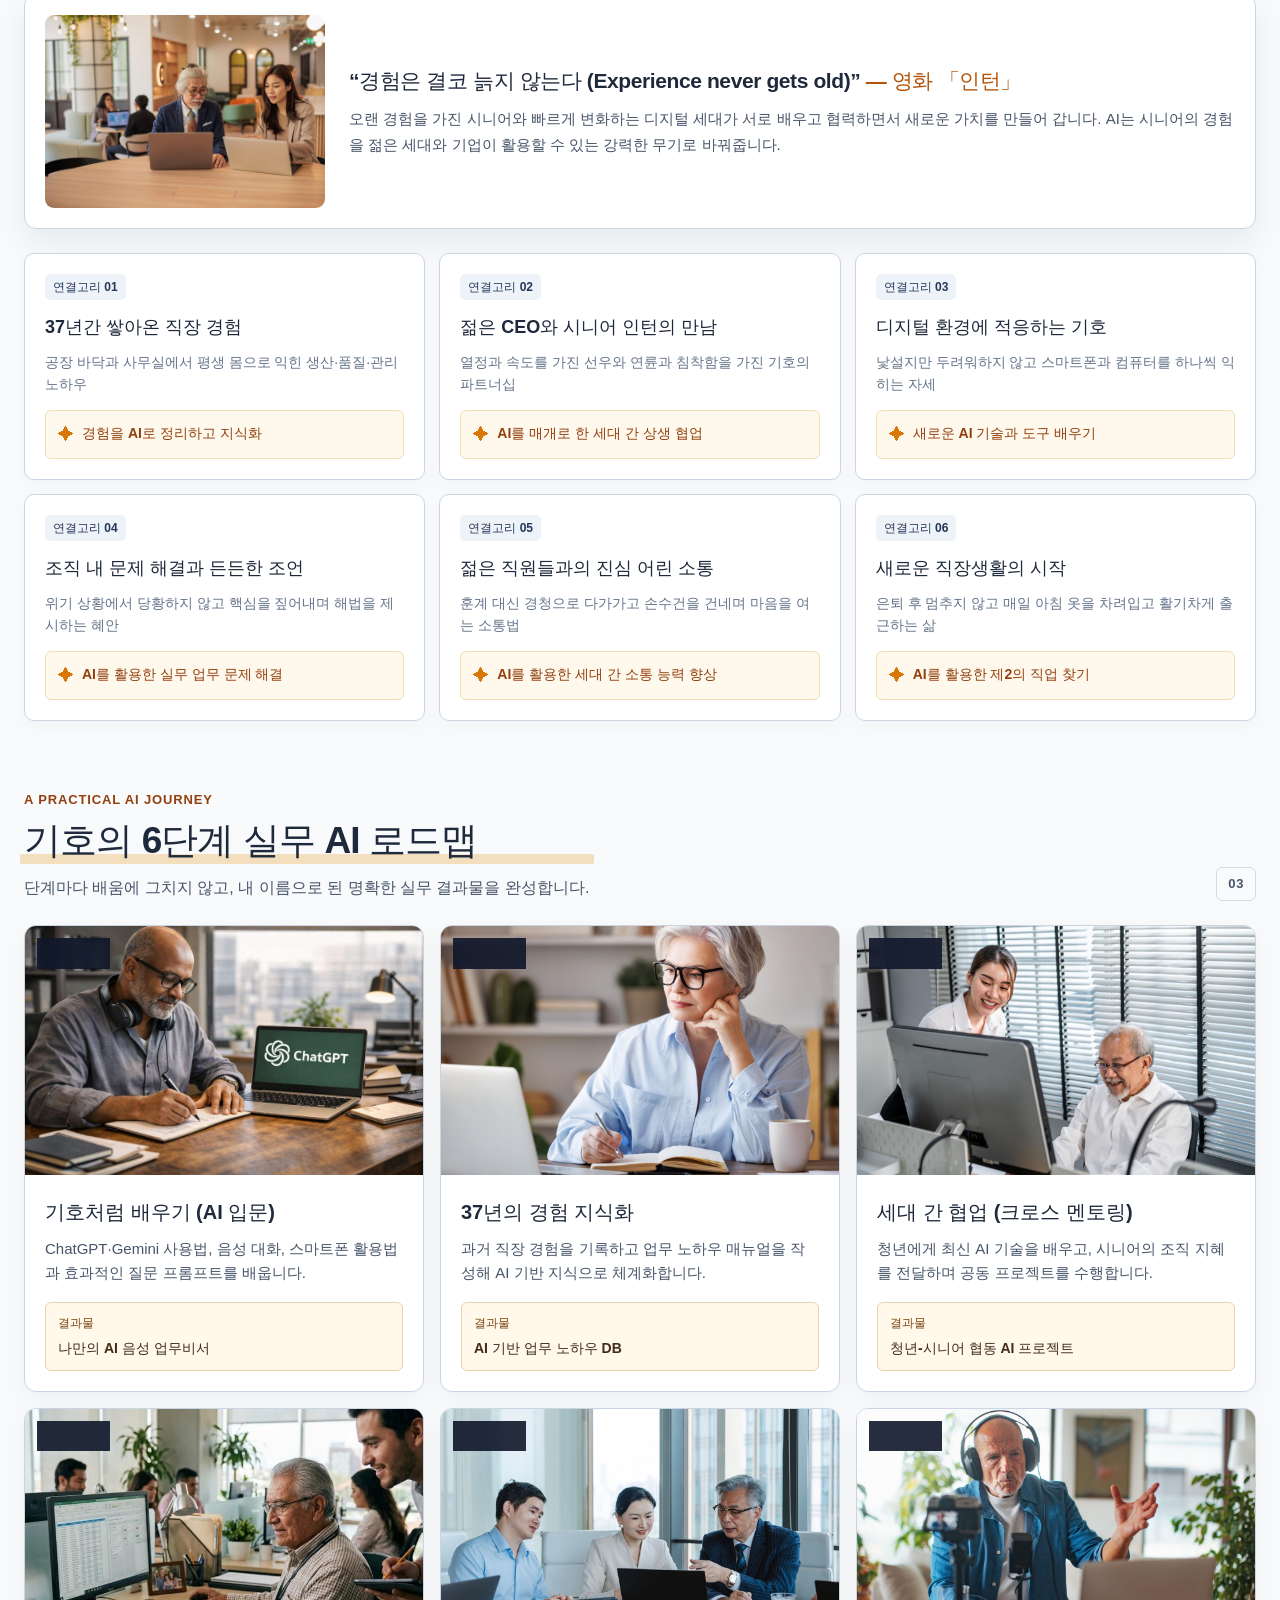
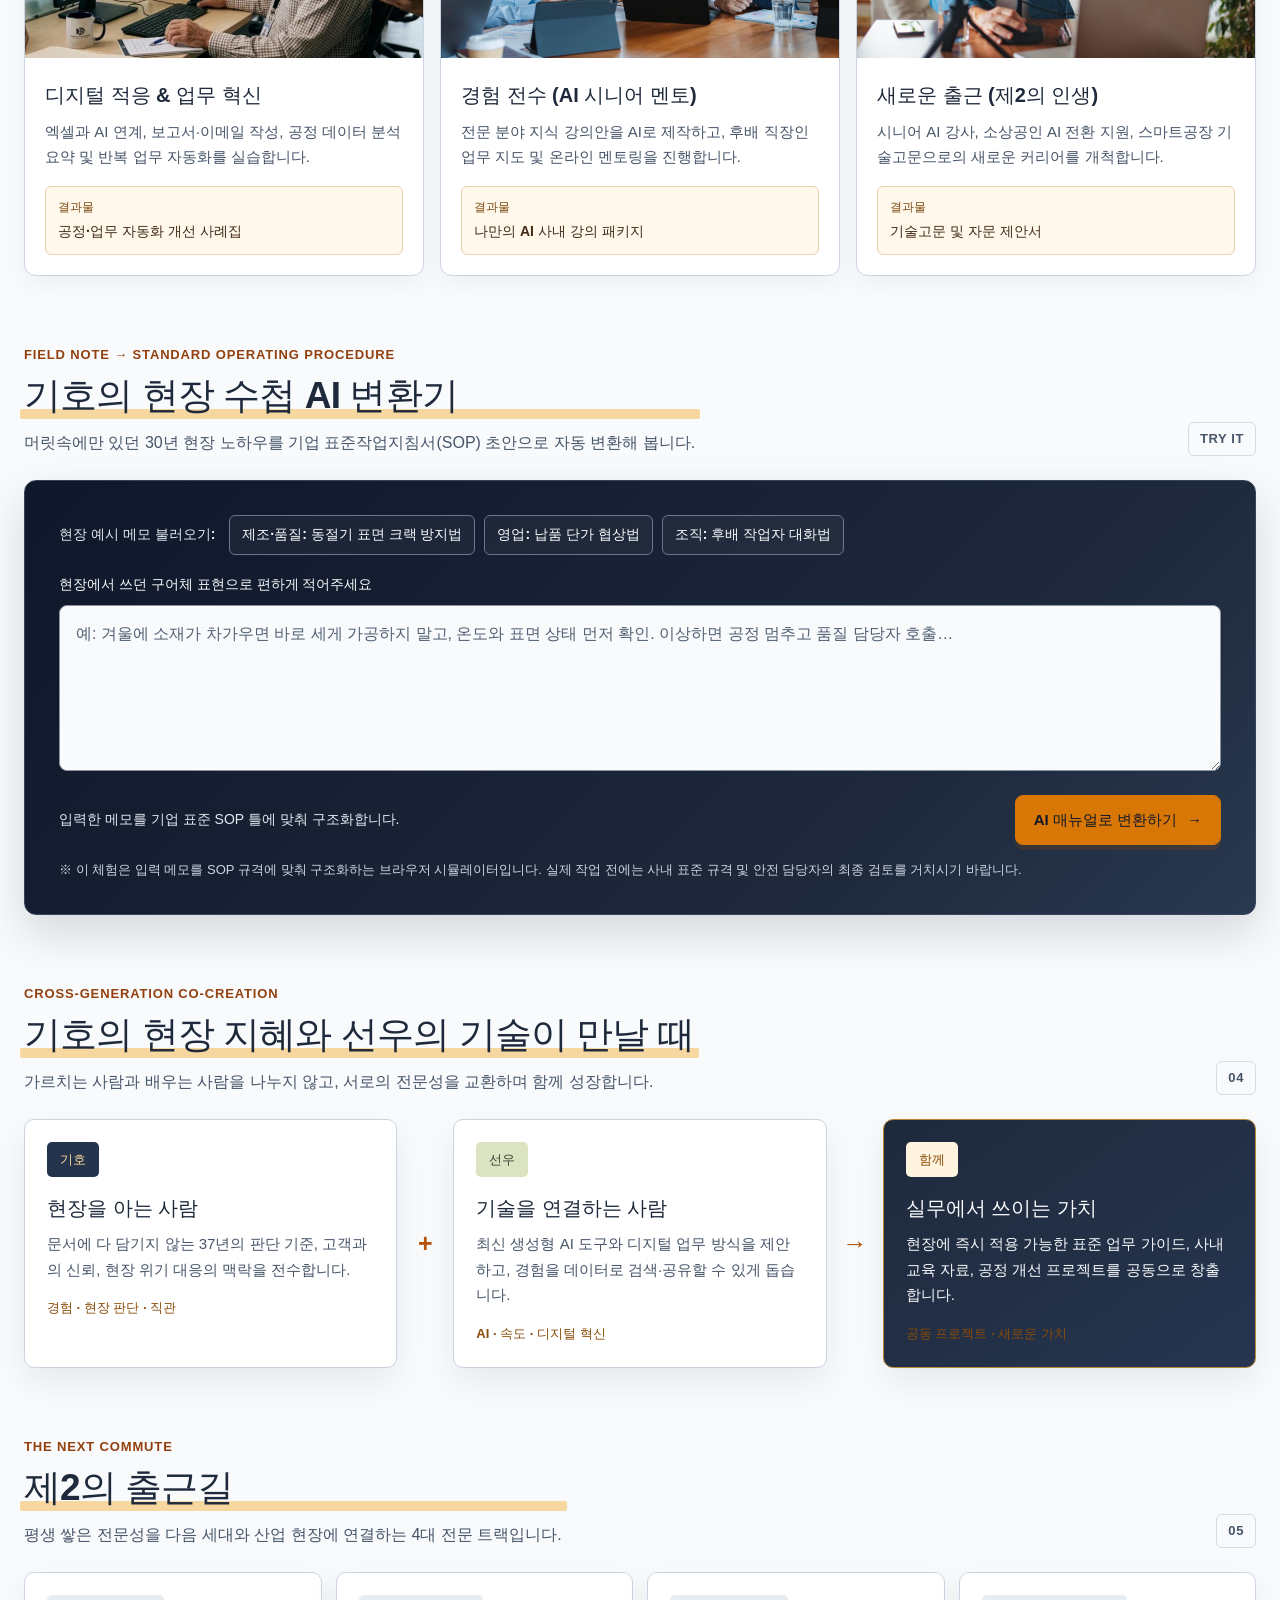
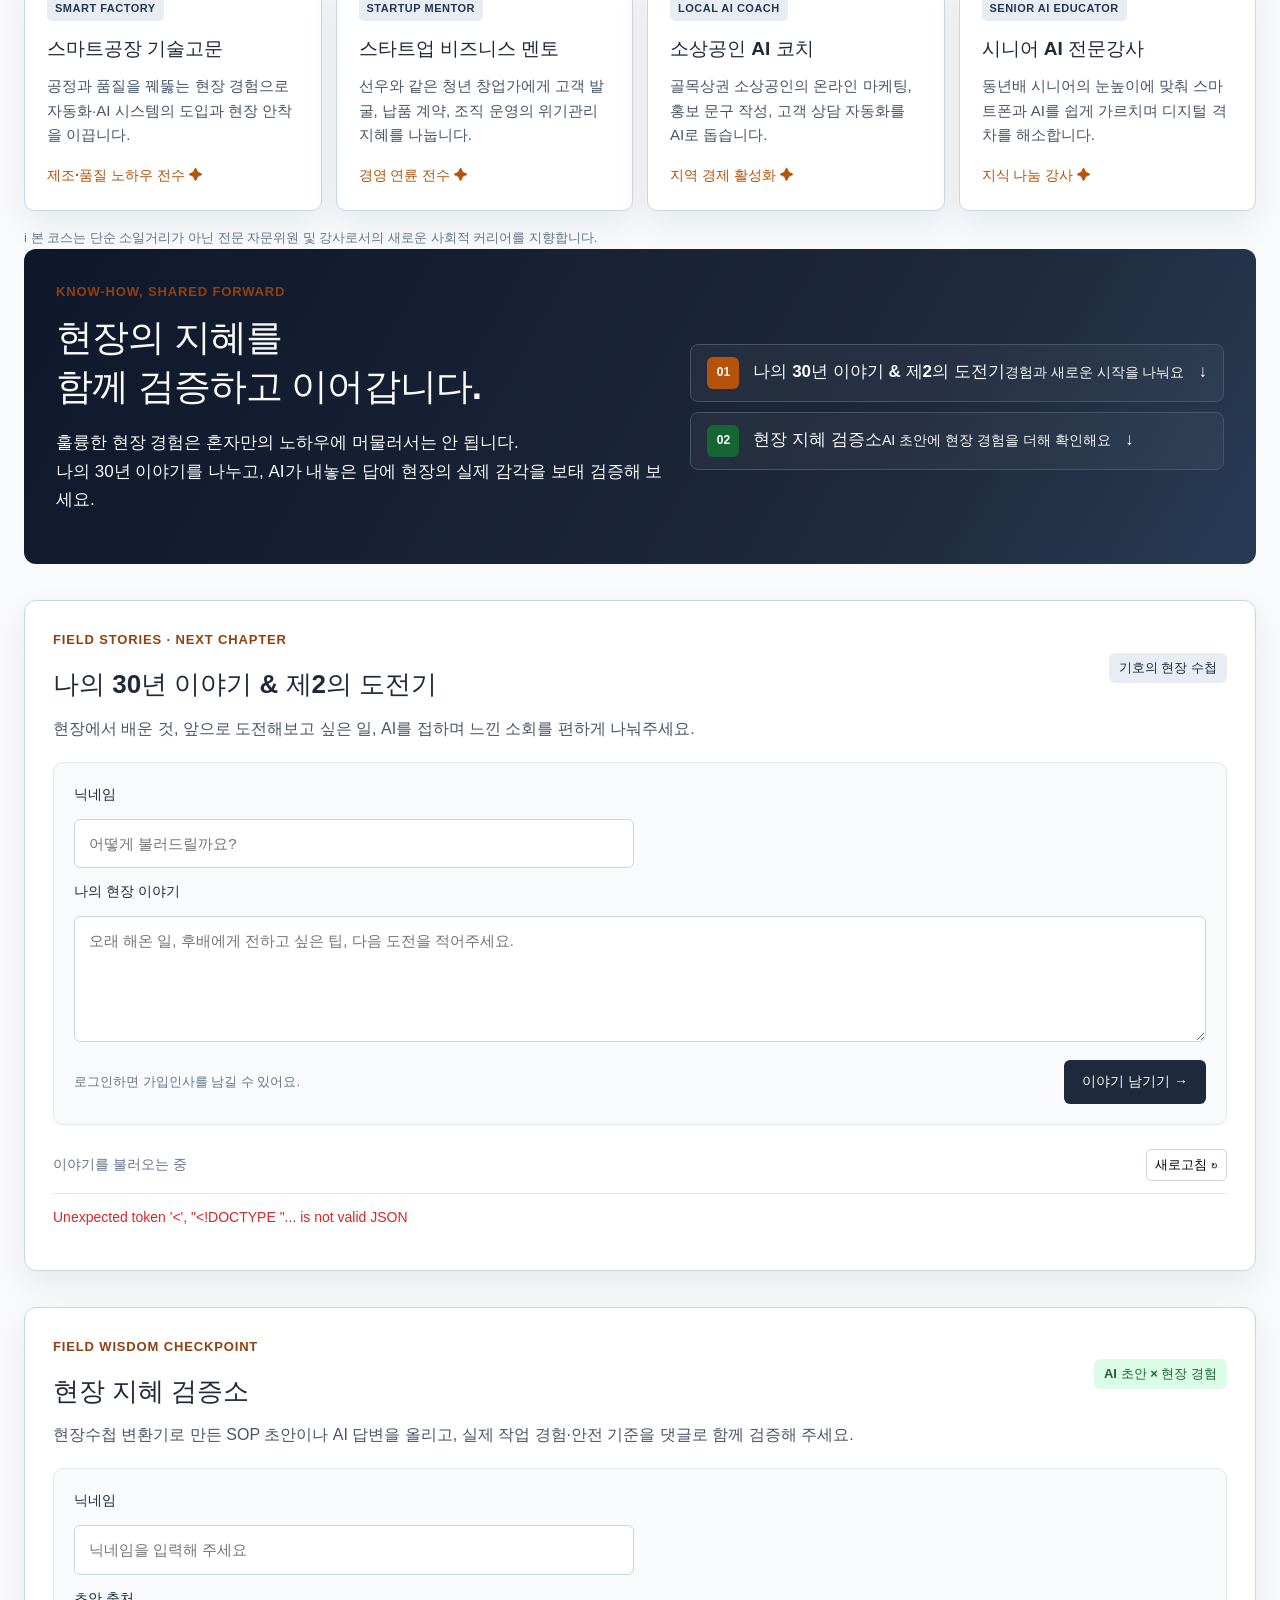
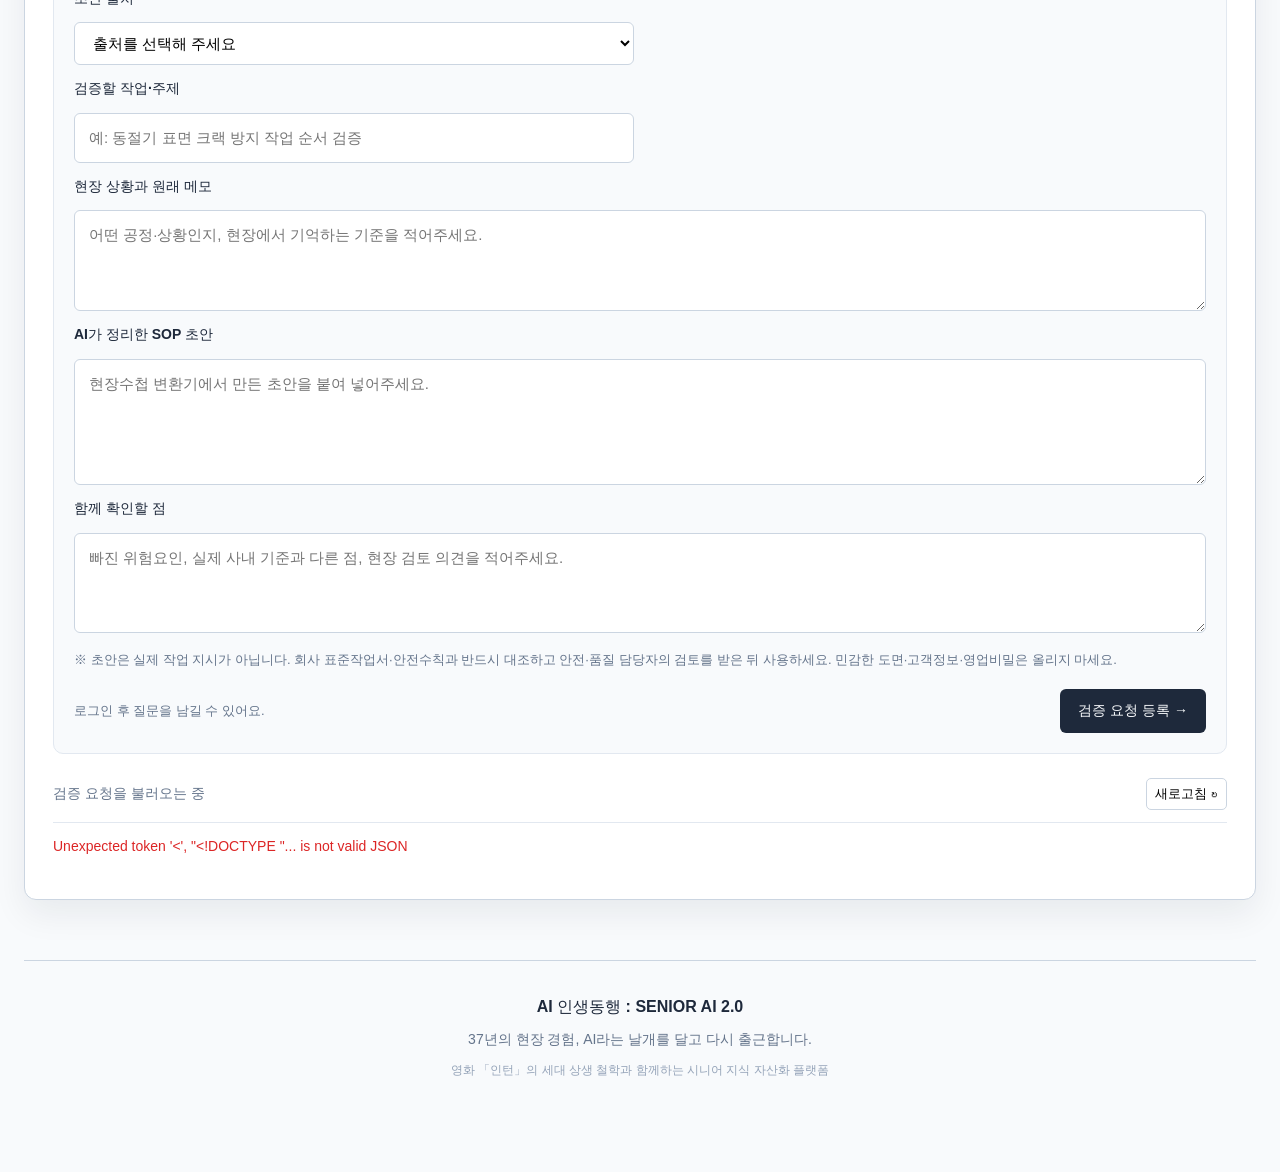
==== commit 4d4dd2ac: "feat: enhance movie 'The Intern' design with official trailer, stills, and 6-step visual roadmap (v2" ====
--- a/index.html
+++ b/index.html
@@ -6,7 +6,7 @@
   <meta name="theme-color" content="#0f172a">
   <meta name="description" content="37년의 현장 경험과 AI를 연결해 시니어의 지혜를 새로운 일과 실무 자산으로 만드는 SENIOR AI 2.0.">
   <title>AI 인생동행 : SENIOR AI 2.0 — 37년의 경험, AI로 다시 출근합니다</title>
-  <link rel="stylesheet" href="style.css?v=senior-ai-v2-20261106b">
+  <link rel="stylesheet" href="style.css?v=senior-ai-v2-movie-visual-20261106">
 </head>
 <body>
   <a class="skip-link" href="#main-content">본문으로 바로가기</a>
@@ -18,6 +18,7 @@
       </a>
       <nav class="main-nav" aria-label="주요 메뉴">
         <a href="#philosophy">인턴의 철학</a>
+        <a href="#movie-link">영화와 AI 연결</a>
         <a href="#roadmap">기호의 6단계</a>
         <a href="#ai-converter">현장수첩 AI 변환기</a>
         <a href="#collaboration">세대 협업</a>
@@ -38,10 +39,10 @@
 
     <section class="hero v2-hero" id="home" aria-labelledby="hero-title">
       <div class="hero-copy">
-        <p class="eyebrow"><span class="eyebrow-dot" aria-hidden="true"></span> AI 인생동행 · 세대 상생 프로젝트</p>
-        <p class="hero-kicker">기호의 현장 지혜 <span>×</span> 선우의 혁신 기술</p>
+        <p class="eyebrow"><span class="eyebrow-dot" aria-hidden="true"></span> 영화 〈인턴〉이 건네는 세대 상생의 메시지</p>
+        <p class="hero-kicker">최민식(기호)의 37년 현장 지혜 <span>×</span> 한소희(선우)의 혁신 기술</p>
         <h1 id="hero-title">37년의 현장 경험,<br><span>AI라는 날개를 달고<br>다시 출근합니다.</span></h1>
-        <p class="hero-description">기호의 37년 현장 지혜와 선우의 혁신 기술이 만나는 곳. 평생 몸으로 익힌 제조·품질·영업 노하우를 AI로 디지털 자산화해 청년 기업과 함께 새로운 가치를 만듭니다.</p>
+        <p class="hero-description">오랜 경험을 가진 시니어와 빠르게 변화하는 디지털 세대가 서로 배우고 협력하면서 새로운 가치를 만듭니다. 단순 은퇴 후 소일거리가 아닌, 평생 몸으로 익힌 제조·품질·영업 노하우를 AI로 디지털 자산화하여 청년 기업과 함께 뜁니다.</p>
         <div class="hero-actions">
           <a class="button-primary" href="#roadmap">기호의 6단계 코스 보기 <span aria-hidden="true">→</span></a>
           <a class="button-secondary" href="#ai-converter">내 경험 AI로 정리해보기 <span aria-hidden="true">↗</span></a>
@@ -51,104 +52,280 @@
           <span><b aria-hidden="true">02</b> 청년과 함께</span>
           <span><b aria-hidden="true">03</b> 결과물로 연결</span>
         </div>
-        <p class="concept-note">영화 「인턴」의 세대 상생에서 영감을 받은 비공식 기획 콘셉트입니다. 배우·제작사와 제휴한 서비스가 아닙니다.</p>
-      </div>
-      <aside class="hero-duo-card" aria-label="기호의 현장 수첩과 선우의 AI 노트북이 만나는 일러스트">
-        <div class="duo-card-top"><span>FIELD WISDOM × NEW TECHNOLOGY</span><span class="concept-badge">세대 협업</span></div>
-        <div class="mentor-meetup">
-          <article class="mentor-card mentor-kiho">
-            <span class="mentor-label">기호의 37년 수첩</span>
-            <svg viewBox="0 0 170 150" role="img" aria-label="현장 수첩 일러스트"><rect x="35" y="20" width="98" height="112" rx="14" fill="#f4e6c7"/><path d="M52 20v112" stroke="#d59b48" stroke-width="5"/><path d="M67 49h48M67 67h43M67 85h48M67 103h34" stroke="#67765c" stroke-width="4" stroke-linecap="round"/><circle cx="50" cy="51" r="3" fill="#c46d45"/><circle cx="50" cy="69" r="3" fill="#c46d45"/><circle cx="50" cy="87" r="3" fill="#c46d45"/></svg>
-            <strong>위기관리의 지혜</strong><small>몸으로 익힌 기준과 노하우</small>
-          </article>
-          <div class="mentor-bridge" aria-hidden="true"><span>+</span><b>잇다</b><span>→</span></div>
-          <article class="mentor-card mentor-sunwoo">
-            <span class="mentor-label">선우의 AI 노트북</span>
-            <svg viewBox="0 0 190 150" role="img" aria-label="AI 노트북 일러스트"><rect x="38" y="20" width="114" height="83" rx="11" fill="#d9e7ec" stroke="#f7f3e8" stroke-width="5"/><rect x="49" y="31" width="92" height="61" rx="5" fill="#263c4d"/><circle cx="95" cy="54" r="12" fill="#dce97a"/><path d="M95 37v7m0 20v7M78 54h7m20 0h7m-29-12 5 5m14 14 5 5m0-24-5 5M86 59l-5 5" stroke="#e8efb2" stroke-width="3" stroke-linecap="round"/><path d="M24 109h142l13 14H11z" fill="#dce97a" stroke="#f7f3e8" stroke-width="4"/><path d="M79 113h33" stroke="#657b78" stroke-width="3" stroke-linecap="round"/></svg>
-            <strong>최신 AI 기술</strong><small>빠르게 실험하고 연결하는 힘</small>
-          </article>
-        </div>
-        <div class="visual-handshake"><span>기호는 현장 지혜를, 선우는 AI를 나눕니다.</span><b aria-hidden="true">✦</b></div>
-      </aside>
+        <p class="concept-note">영화 「인턴」의 세대 상생과 리버스 멘토링에서 영감을 받은 시니어 평생교육 플랫폼 콘셉트입니다.</p>
+      </div>
+
+      <div class="hero-media-wrap" aria-label="영화 인턴 공식 영상 및 스틸갤러리">
+        <div class="hero-video-box">
+          <div class="video-badge-bar">
+            <span class="video-badge">▶ OFFICIAL TRAILER</span>
+            <span class="video-src-info">영화 「인턴」 공식 영상</span>
+          </div>
+          <iframe class="hero-trailer-player" src="https://www.youtube-nocookie.com/embed/dtpyrKDJPRg?rel=0" title="Warner Bros. Korea 영화 인턴 예고편" loading="lazy" allowfullscreen></iframe>
+          <p class="video-caption">“경험은 결코 늙지 않는다” — 37년 경력의 시니어 인턴과 30대 열정 CEO의 특별한 동행</p>
+        </div>
+        <div class="hero-still-gallery">
+          <div class="still-item">
+            <img src="images/intern_still_1.jpg" alt="최민식과 한소희 출연 영화 인턴 기사">
+            <span>최민식 (기호) × 한소희 (선우)</span>
+          </div>
+          <div class="still-item">
+            <img src="images/intern_still_2.jpg" alt="영화 인턴 박스오피스 흥행과 감동">
+            <span>세대를 뛰어넘는 공감과 흥행</span>
+          </div>
+          <div class="still-item">
+            <img src="images/intern_still_3.jpg" alt="경험과 혁신의 세대 간 협업">
+            <span>경험과 혁신의 시너지</span>
+          </div>
+        </div>
+      </div>
     </section>
 
     <section class="section philosophy-section" id="philosophy" aria-labelledby="philosophy-title">
       <div class="section-heading">
         <div><p class="eyebrow">THE INTERN · WISDOM MEETS INNOVATION</p><h2 id="philosophy-title">기호의 지혜와 선우의 기술이 만나는 이유</h2><p class="section-lead">경험을 낡은 것으로 보지 않고, 새로운 기술과 연결해 현장의 다음 해법을 만듭니다.</p></div>
-        <span class="section-number" aria-hidden="true">00</span>
+        <span class="section-number" aria-hidden="true">01</span>
       </div>
       <div class="philosophy-grid" role="table" aria-label="기존 AI 교육과 SENIOR AI 2.0 비교">
-        <div class="philosophy-head" role="columnheader">기존의 기능 중심 교육</div><div class="philosophy-head philosophy-v2-head" role="columnheader">SENIOR AI 2.0</div>
-        <div class="philosophy-old" role="cell">단순 기능 암기</div><div class="philosophy-new" role="cell"><span>→</span> 내 현장 경험의 자산화</div>
-        <div class="philosophy-old" role="cell">새로운 툴을 따라가는 부담</div><div class="philosophy-new" role="cell"><span>→</span> 익숙한 현장 문제부터 해결</div>
-        <div class="philosophy-old" role="cell">혼자 배우는 과정</div><div class="philosophy-new" role="cell"><span>→</span> 청년과의 크로스 멘토링</div>
-        <div class="philosophy-old" role="cell">도구 사용에서 끝</div><div class="philosophy-new" role="cell"><span>→</span> 경험과 기술이 만난 실무 산출물</div>
-        <div class="philosophy-old" role="cell">수료증으로 마무리</div><div class="philosophy-new" role="cell"><span>→</span> 기술고문·AI 강사라는 새 출근길</div>
+        <div class="philosophy-head" role="columnheader">기존의 기능 중심 교육</div><div class="philosophy-head philosophy-v2-head" role="columnheader">SENIOR AI 2.0 (영화 「인턴」 모델)</div>
+        <div class="philosophy-old" role="cell">AI 기술 단순 암기</div><div class="philosophy-new" role="cell"><span>→</span> 내 현장 경험의 자산화 및 지식화</div>
+        <div class="philosophy-old" role="cell">새로운 툴을 쫓아가는 부담</div><div class="philosophy-new" role="cell"><span>→</span> 익숙한 기존 업무·현장 문제부터 개선</div>
+        <div class="philosophy-old" role="cell">혼자 모니터 보고 배우는 고립 학습</div><div class="philosophy-new" role="cell"><span>→</span> 2030 청년과의 세대 간 공동 학습</div>
+        <div class="philosophy-old" role="cell">단순 도구 기능 습득이 목표</div><div class="philosophy-new" role="cell"><span>→</span> 37년 경험과 AI가 결합된 실무 산출물 완성</div>
+        <div class="philosophy-old" role="cell">수료증 한 장 받고 종료</div><div class="philosophy-new" role="cell"><span>→</span> 기술고문·AI 강사·멘토 등 새로운 출근길 연결</div>
+      </div>
+    </section>
+
+    <section class="section movie-link-section" id="movie-link" aria-labelledby="movie-link-title">
+      <div class="section-heading">
+        <div><p class="eyebrow">6 BRIDGES BETWEEN MOVIE &amp; AI</p><h2 id="movie-link-title">영화 「인턴」과 시니어 AI의 6대 연결고리</h2><p class="section-lead">영화 속 주인공 기호(최민식)의 실천적 행동을 시니어 AI 교육 체계로 완벽히 연결합니다.</p></div>
+        <span class="section-number" aria-hidden="true">02</span>
+      </div>
+
+      <div class="movie-quote-banner">
+        <div class="quote-img-box">
+          <img src="images/colleagues_modern_office.jpg" alt="현대 오피스에서 함께 일하는 동료들">
+        </div>
+        <div class="quote-content">
+          <blockquote>“경험은 결코 늙지 않는다 (Experience never gets old)” <em>— 영화 「인턴」</em></blockquote>
+          <p>오랜 경험을 가진 시니어와 빠르게 변화하는 디지털 세대가 서로 배우고 협력하면서 새로운 가치를 만들어 갑니다. AI는 시니어의 경험을 젊은 세대와 기업이 활용할 수 있는 강력한 무기로 바꿔줍니다.</p>
+        </div>
+      </div>
+
+      <div class="movie-link-grid">
+        <article class="movie-link-card">
+          <span class="link-card-tag">연결고리 01</span>
+          <h3>37년간 쌓아온 직장 경험</h3>
+          <p class="scene-desc">공장 바닥과 사무실에서 평생 몸으로 익힌 생산·품질·관리 노하우</p>
+          <div class="link-bridge"><span>✦</span> 경험을 AI로 정리하고 지식화</div>
+        </article>
+        <article class="movie-link-card">
+          <span class="link-card-tag">연결고리 02</span>
+          <h3>젊은 CEO와 시니어 인턴의 만남</h3>
+          <p class="scene-desc">열정과 속도를 가진 선우와 연륜과 침착함을 가진 기호의 파트너십</p>
+          <div class="link-bridge"><span>✦</span> AI를 매개로 한 세대 간 상생 협업</div>
+        </article>
+        <article class="movie-link-card">
+          <span class="link-card-tag">연결고리 03</span>
+          <h3>디지털 환경에 적응하는 기호</h3>
+          <p class="scene-desc">낯설지만 두려워하지 않고 스마트폰과 컴퓨터를 하나씩 익히는 자세</p>
+          <div class="link-bridge"><span>✦</span> 새로운 AI 기술과 도구 배우기</div>
+        </article>
+        <article class="movie-link-card">
+          <span class="link-card-tag">연결고리 04</span>
+          <h3>조직 내 문제 해결과 든든한 조언</h3>
+          <p class="scene-desc">위기 상황에서 당황하지 않고 핵심을 짚어내며 해법을 제시하는 혜안</p>
+          <div class="link-bridge"><span>✦</span> AI를 활용한 실무 업무 문제 해결</div>
+        </article>
+        <article class="movie-link-card">
+          <span class="link-card-tag">연결고리 05</span>
+          <h3>젊은 직원들과의 진심 어린 소통</h3>
+          <p class="scene-desc">훈계 대신 경청으로 다가가고 손수건을 건네며 마음을 여는 소통법</p>
+          <div class="link-bridge"><span>✦</span> AI를 활용한 세대 간 소통 능력 향상</div>
+        </article>
+        <article class="movie-link-card">
+          <span class="link-card-tag">연결고리 06</span>
+          <h3>새로운 직장생활의 시작</h3>
+          <p class="scene-desc">은퇴 후 멈추지 않고 매일 아침 옷을 차려입고 활기차게 출근하는 삶</p>
+          <div class="link-bridge"><span>✦</span> AI를 활용한 제2의 직업 찾기</div>
+        </article>
       </div>
     </section>
 
     <section class="section roadmap-section" id="roadmap" aria-labelledby="roadmap-title">
       <div class="section-heading">
-        <div><p class="eyebrow">A PRACTICAL AI JOURNEY</p><h2 id="roadmap-title">기호의 6단계 실무 AI 로드맵</h2><p class="section-lead">한 걸음씩 배우고, 단계마다 내 이름으로 된 결과물을 만듭니다.</p></div>
-        <span class="section-number" aria-hidden="true">01—06</span>
+        <div><p class="eyebrow">A PRACTICAL AI JOURNEY</p><h2 id="roadmap-title">기호의 6단계 실무 AI 로드맵</h2><p class="section-lead">단계마다 배움에 그치지 않고, 내 이름으로 된 명확한 실무 결과물을 완성합니다.</p></div>
+        <span class="section-number" aria-hidden="true">03</span>
       </div>
       <div class="roadmap-grid">
-        <article class="roadmap-card"><span class="roadmap-step">STEP 01</span><h3>기호처럼 배우기 (AI 입문)</h3><p>AI와 편하게 대화하고 기본 도구에 익숙해져요.</p><span class="deliverable">결과물 <b>나만의 AI 음성 업무비서</b></span></article>
-        <article class="roadmap-card"><span class="roadmap-step">STEP 02</span><h3>37년의 경험 지식화</h3><p>흩어진 기억과 노하우를 찾기 쉬운 지식으로 정리해요.</p><span class="deliverable">결과물 <b>AI 기반 업무 노하우 DB</b></span></article>
-        <article class="roadmap-card"><span class="roadmap-step">STEP 03</span><h3>세대 간 협업 (크로스 멘토링)</h3><p>서로의 언어와 강점을 연결해 함께 문제를 풀어요.</p><span class="deliverable">결과물 <b>청년-시니어 협동 AI 프로젝트</b></span></article>
-        <article class="roadmap-card"><span class="roadmap-step">STEP 04</span><h3>디지털 적응 &amp; 업무 혁신</h3><p>반복 업무와 공정의 작은 개선점을 찾아 실험해요.</p><span class="deliverable">결과물 <b>공정·업무 자동화 개선 사례집</b></span></article>
-        <article class="roadmap-card"><span class="roadmap-step">STEP 05</span><h3>경험 전수 (AI 시니어 멘토)</h3><p>내 노하우를 다른 사람이 배우기 쉬운 자료로 바꿔요.</p><span class="deliverable">결과물 <b>나만의 AI 사내 강의 패키지</b></span></article>
-        <article class="roadmap-card roadmap-card-final"><span class="roadmap-step">STEP 06</span><h3>새로운 출근 (제2의 인생)</h3><p>현장 경험과 AI 활용 역량을 다음 기회로 연결해요.</p><span class="deliverable">결과물 <b>기술고문 및 자문 제안서</b></span></article>
+        <article class="roadmap-card">
+          <div class="roadmap-thumb">
+            <img src="images/step1_ai_intro.jpg" alt="STEP 01 AI 입문" loading="lazy">
+            <span class="roadmap-step-badge">STEP 01</span>
+          </div>
+          <div class="roadmap-body">
+            <h3>기호처럼 배우기 (AI 입문)</h3>
+            <p>ChatGPT·Gemini 사용법, 음성 대화, 스마트폰 활용법과 효과적인 질문 프롬프트를 배웁니다.</p>
+            <span class="deliverable">결과물 <b>나만의 AI 음성 업무비서</b></span>
+          </div>
+        </article>
+        <article class="roadmap-card">
+          <div class="roadmap-thumb">
+            <img src="images/step2_experience_db.jpg" alt="STEP 02 경험 지식화" loading="lazy">
+            <span class="roadmap-step-badge">STEP 02</span>
+          </div>
+          <div class="roadmap-body">
+            <h3>37년의 경험 지식화</h3>
+            <p>과거 직장 경험을 기록하고 업무 노하우 매뉴얼을 작성해 AI 기반 지식으로 체계화합니다.</p>
+            <span class="deliverable">결과물 <b>AI 기반 업무 노하우 DB</b></span>
+          </div>
+        </article>
+        <article class="roadmap-card">
+          <div class="roadmap-thumb">
+            <img src="images/step3_cross_mentoring.jpg" alt="STEP 03 세대 간 협업" loading="lazy">
+            <span class="roadmap-step-badge">STEP 03</span>
+          </div>
+          <div class="roadmap-body">
+            <h3>세대 간 협업 (크로스 멘토링)</h3>
+            <p>청년에게 최신 AI 기술을 배우고, 시니어의 조직 지혜를 전달하며 공동 프로젝트를 수행합니다.</p>
+            <span class="deliverable">결과물 <b>청년-시니어 협동 AI 프로젝트</b></span>
+          </div>
+        </article>
+        <article class="roadmap-card">
+          <div class="roadmap-thumb">
+            <img src="images/step4_digital_efficiency.jpg" alt="STEP 04 디지털 적응" loading="lazy">
+            <span class="roadmap-step-badge">STEP 04</span>
+          </div>
+          <div class="roadmap-body">
+            <h3>디지털 적응 &amp; 업무 혁신</h3>
+            <p>엑셀과 AI 연계, 보고서·이메일 작성, 공정 데이터 분석 요약 및 반복 업무 자동화를 실습합니다.</p>
+            <span class="deliverable">결과물 <b>공정·업무 자동화 개선 사례집</b></span>
+          </div>
+        </article>
+        <article class="roadmap-card">
+          <div class="roadmap-thumb">
+            <img src="images/step5_senior_mentor.jpg" alt="STEP 05 경험 전수 멘토" loading="lazy">
+            <span class="roadmap-step-badge">STEP 05</span>
+          </div>
+          <div class="roadmap-body">
+            <h3>경험 전수 (AI 시니어 멘토)</h3>
+            <p>전문 분야 지식 강의안을 AI로 제작하고, 후배 직장인 업무 지도 및 온라인 멘토링을 진행합니다.</p>
+            <span class="deliverable">결과물 <b>나만의 AI 사내 강의 패키지</b></span>
+          </div>
+        </article>
+        <article class="roadmap-card roadmap-card-final">
+          <div class="roadmap-thumb">
+            <img src="images/step6_new_commute.jpg" alt="STEP 06 새로운 출근" loading="lazy">
+            <span class="roadmap-step-badge">STEP 06</span>
+          </div>
+          <div class="roadmap-body">
+            <h3>새로운 출근 (제2의 인생)</h3>
+            <p>시니어 AI 강사, 소상공인 AI 전환 지원, 스마트공장 기술고문으로의 새로운 커리어를 개척합니다.</p>
+            <span class="deliverable">결과물 <b>기술고문 및 자문 제안서</b></span>
+          </div>
+        </article>
       </div>
     </section>
 
     <section class="section converter-section" id="ai-converter" aria-labelledby="converter-title">
       <div class="section-heading">
-        <div><p class="eyebrow">FIELD NOTE → STANDARD OPERATING PROCEDURE</p><h2 id="converter-title">기호의 현장 수첩 AI 변환기</h2><p class="section-lead">현장 메모를 정리된 표준작업절차(SOP) 초안으로 바꿔봅니다.</p></div>
+        <div><p class="eyebrow">FIELD NOTE → STANDARD OPERATING PROCEDURE</p><h2 id="converter-title">기호의 현장 수첩 AI 변환기</h2><p class="section-lead">머릿속에만 있던 30년 현장 노하우를 기업 표준작업지침서(SOP) 초안으로 자동 변환해 봅니다.</p></div>
         <span class="section-number" aria-hidden="true">TRY IT</span>
       </div>
       <div class="converter-card">
         <div class="converter-presets" aria-label="현장 메모 예시">
-          <span class="preset-label">예시 메모 불러오기</span>
+          <span class="preset-label">현장 예시 메모 불러오기:</span>
           <button type="button" class="note-preset" data-preset="quality">제조·품질: 동절기 표면 크랙 방지법</button>
           <button type="button" class="note-preset" data-preset="sales">영업: 납품 단가 협상법</button>
           <button type="button" class="note-preset" data-preset="team">조직: 후배 작업자 대화법</button>
         </div>
-        <label class="field-label" for="field-notes-input">현장에서 쓰던 말로 편하게 적어주세요</label>
+        <label class="field-label" for="field-notes-input">현장에서 쓰던 구어체 표현으로 편하게 적어주세요</label>
         <textarea id="field-notes-input" class="field-notes-input" maxlength="1500" rows="5" placeholder="예: 겨울에 소재가 차가우면 바로 세게 가공하지 말고, 온도와 표면 상태 먼저 확인. 이상하면 공정 멈추고 품질 담당자 호출…"></textarea>
-        <div class="converter-actions"><span class="converter-status" id="converter-status" role="status" aria-live="polite">입력한 메모를 브라우저에서 SOP 틀에 맞춰 정리합니다.</span><button id="convert-notes" class="button-primary" type="button">AI 매뉴얼로 변환하기 <span aria-hidden="true">→</span></button></div>
-        <div class="sop-result-wrap" id="sop-result-wrap" hidden><div class="sop-result-heading"><strong>표준작업절차(SOP) 초안</strong><span>검토 전 초안</span></div><pre id="sop-output" class="sop-output"></pre><button id="send-to-verification" class="button-secondary" type="button">이 초안을 현장 지혜 검증소로 보내기 <span aria-hidden="true">↓</span></button></div>
-        <p class="converter-disclaimer">이 체험은 입력 메모를 SOP 틀에 맞춰 정리하는 브라우저 시뮬레이터이며 실제 AI 추론·안전 검증을 수행하지 않습니다. 실제 작업 전에는 반드시 사내 표준과 안전 담당자의 검토를 받으세요.</p>
+        <div class="converter-actions">
+          <span class="converter-status" id="converter-status" role="status" aria-live="polite">입력한 메모를 기업 표준 SOP 틀에 맞춰 구조화합니다.</span>
+          <button id="convert-notes" class="button-primary" type="button">AI 매뉴얼로 변환하기 <span aria-hidden="true">→</span></button>
+        </div>
+        <div class="sop-result-wrap" id="sop-result-wrap" hidden>
+          <div class="sop-result-heading">
+            <strong>표준작업절차서(SOP) 초안 자동 생성</strong>
+            <span>실무 검토용</span>
+          </div>
+          <pre id="sop-output" class="sop-output"></pre>
+          <button id="send-to-verification" class="button-secondary" type="button">이 초안을 현장 지혜 검증소로 보내기 <span aria-hidden="true">↓</span></button>
+        </div>
+        <p class="converter-disclaimer">※ 이 체험은 입력 메모를 SOP 규격에 맞춰 구조화하는 브라우저 시뮬레이터입니다. 실제 작업 전에는 사내 표준 규격 및 안전 담당자의 최종 검토를 거치시기 바랍니다.</p>
       </div>
     </section>
 
     <section class="section collaboration-section" id="collaboration" aria-labelledby="collaboration-title">
-      <div class="section-heading"><div><p class="eyebrow">CROSS-GENERATION CO-CREATION</p><h2 id="collaboration-title">기호의 현장 지혜와 선우의 기술이 만날 때</h2><p class="section-lead">가르치는 사람과 배우는 사람을 나누지 않고, 서로의 전문성을 교환합니다.</p></div><span class="section-number" aria-hidden="true">02</span></div>
+      <div class="section-heading">
+        <div><p class="eyebrow">CROSS-GENERATION CO-CREATION</p><h2 id="collaboration-title">기호의 현장 지혜와 선우의 기술이 만날 때</h2><p class="section-lead">가르치는 사람과 배우는 사람을 나누지 않고, 서로의 전문성을 교환하며 함께 성장합니다.</p></div>
+        <span class="section-number" aria-hidden="true">04</span>
+      </div>
       <div class="collaboration-grid">
-        <article class="collaboration-card"><span class="collab-mark collab-mark-gold">기호</span><h3>현장을 아는 사람</h3><p>문서에 다 담기지 않는 판단 기준, 고객과의 신뢰, 위기 대응의 맥락을 전합니다.</p><span class="collab-caption">경험 · 판단 · 맥락</span></article>
+        <article class="collaboration-card">
+          <span class="collab-mark collab-mark-gold">기호</span>
+          <h3>현장을 아는 사람</h3>
+          <p>문서에 다 담기지 않는 37년의 판단 기준, 고객과의 신뢰, 현장 위기 대응의 맥락을 전수합니다.</p>
+          <span class="collab-caption">경험 · 현장 판단 · 직관</span>
+        </article>
         <div class="collab-plus" aria-hidden="true">+</div>
-        <article class="collaboration-card"><span class="collab-mark collab-mark-lime">선우</span><h3>기술을 연결하는 사람</h3><p>AI 도구와 디지털 업무 방식을 제안하고, 경험을 검색·공유할 수 있게 돕습니다.</p><span class="collab-caption">AI · 실험 · 연결</span></article>
+        <article class="collaboration-card">
+          <span class="collab-mark collab-mark-lime">선우</span>
+          <h3>기술을 연결하는 사람</h3>
+          <p>최신 생성형 AI 도구와 디지털 업무 방식을 제안하고, 경험을 데이터로 검색·공유할 수 있게 돕습니다.</p>
+          <span class="collab-caption">AI · 속도 · 디지털 혁신</span>
+        </article>
         <div class="collab-equals" aria-hidden="true">→</div>
-        <article class="collaboration-card collaboration-result"><span class="collab-mark collab-mark-white">함께</span><h3>실무에서 쓰이는 결과</h3><p>현장에 맞게 검증한 업무 가이드, 교육 자료, 개선 프로젝트를 공동으로 만듭니다.</p><span class="collab-caption">공동 프로젝트 · 새 가치</span></article>
+        <article class="collaboration-card collaboration-result">
+          <span class="collab-mark collab-mark-white">함께</span>
+          <h3>실무에서 쓰이는 가치</h3>
+          <p>현장에 즉시 적용 가능한 표준 업무 가이드, 사내 교육 자료, 공정 개선 프로젝트를 공동으로 창출합니다.</p>
+          <span class="collab-caption">공동 프로젝트 · 새로운 가치</span>
+        </article>
       </div>
     </section>
 
     <section class="section opportunities-section" id="opportunities" aria-labelledby="opportunities-title">
       <div class="section-heading">
-        <div><p class="eyebrow">THE NEXT COMMUTE</p><h2 id="opportunities-title">제2의 출근길</h2><p class="section-lead">평생 쌓은 경험을 다음 세대와 현장에 연결하는 네 가지 역할입니다.</p></div>
-        <span class="section-number" aria-hidden="true">03</span>
+        <div><p class="eyebrow">THE NEXT COMMUTE</p><h2 id="opportunities-title">제2의 출근길</h2><p class="section-lead">평생 쌓은 전문성을 다음 세대와 산업 현장에 연결하는 4대 전문 트랙입니다.</p></div>
+        <span class="section-number" aria-hidden="true">05</span>
       </div>
       <div class="resource-grid opportunity-grid">
-        <article class="resource-card"><span class="resource-label">SMART FACTORY</span><h3>스마트공장 기술고문</h3><p>공정과 품질을 아는 경험으로 자동화 도입과 현장 안착을 돕습니다.</p><span class="resource-action">현장 경험 활용 <b aria-hidden="true">✦</b></span></article>
-        <article class="resource-card"><span class="resource-label">STARTUP MENTOR</span><h3>스타트업 비즈니스 멘토</h3><p>고객, 납품, 운영에서 배운 현실적인 판단 기준을 나눕니다.</p><span class="resource-action">경력 전수 <b aria-hidden="true">✦</b></span></article>
-        <article class="resource-card"><span class="resource-label">LOCAL AI COACH</span><h3>소상공인 AI 코치</h3><p>동네 가게의 홍보 문구, 고객 안내, 반복 업무를 AI와 함께 개선합니다.</p><span class="resource-action">생활밀착형 지원 <b aria-hidden="true">✦</b></span></article>
-        <article class="resource-card"><span class="resource-label">SENIOR AI EDUCATOR</span><h3>시니어 AI 강사</h3><p>직접 해본 경험으로 동료가 이해하기 쉬운 AI 수업을 만듭니다.</p><span class="resource-action">배움 나누기 <b aria-hidden="true">✦</b></span></article>
-      </div>
-      <p class="info-note"><span aria-hidden="true">i</span> 실제 채용·자격 정보를 보장하는 메뉴가 아니라 진로 아이디어입니다. 교육·일자리 공고와 자격 요건은 공식 기관에서 확인하세요.</p>
+        <article class="resource-card">
+          <span class="resource-label">SMART FACTORY</span>
+          <h3>스마트공장 기술고문</h3>
+          <p>공정과 품질을 꿰뚫는 현장 경험으로 자동화·AI 시스템의 도입과 현장 안착을 이끕니다.</p>
+          <span class="resource-action">제조·품질 노하우 전수 <b aria-hidden="true">✦</b></span>
+        </article>
+        <article class="resource-card">
+          <span class="resource-label">STARTUP MENTOR</span>
+          <h3>스타트업 비즈니스 멘토</h3>
+          <p>선우와 같은 청년 창업가에게 고객 발굴, 납품 계약, 조직 운영의 위기관리 지혜를 나눕니다.</p>
+          <span class="resource-action">경영 연륜 전수 <b aria-hidden="true">✦</b></span>
+        </article>
+        <article class="resource-card">
+          <span class="resource-label">LOCAL AI COACH</span>
+          <h3>소상공인 AI 코치</h3>
+          <p>골목상권 소상공인의 온라인 마케팅, 홍보 문구 작성, 고객 상담 자동화를 AI로 돕습니다.</p>
+          <span class="resource-action">지역 경제 활성화 <b aria-hidden="true">✦</b></span>
+        </article>
+        <article class="resource-card">
+          <span class="resource-label">SENIOR AI EDUCATOR</span>
+          <h3>시니어 AI 전문강사</h3>
+          <p>동년배 시니어의 눈높이에 맞춰 스마트폰과 AI를 쉽게 가르치며 디지털 격차를 해소합니다.</p>
+          <span class="resource-action">지식 나눔 강사 <b aria-hidden="true">✦</b></span>
+        </article>
+      </div>
+      <p class="info-note"><span aria-hidden="true">i</span> 본 코스는 단순 소일거리가 아닌 전문 자문위원 및 강사로서의 새로운 사회적 커리어를 지향합니다.</p>
     </section>
 
     <section class="community-intro" id="community" aria-labelledby="community-title">
-      <div><p class="eyebrow">KNOW-HOW, SHARED FORWARD</p><h2 id="community-title">현장의 지혜를<br>함께 검증하고 이어갑니다.</h2><p>좋은 경험은 혼자만의 비법에 머물지 않아요.<br>나의 30년 이야기를 나누고, 서로의 질문에 근거와 경험을 보태요.</p></div>
+      <div>
+        <p class="eyebrow">KNOW-HOW, SHARED FORWARD</p>
+        <h2 id="community-title">현장의 지혜를<br>함께 검증하고 이어갑니다.</h2>
+        <p>훌륭한 현장 경험은 혼자만의 노하우에 머물러서는 안 됩니다.<br>나의 30년 이야기를 나누고, AI가 내놓은 답에 현장의 실제 감각을 보태 검증해 보세요.</p>
+      </div>
       <div class="community-shortcuts">
         <a href="#board"><span class="shortcut-icon" aria-hidden="true">01</span><span><strong>나의 30년 이야기 &amp; 제2의 도전기</strong><small>경험과 새로운 시작을 나눠요</small></span><b aria-hidden="true">↓</b></a>
         <a href="#qa-board"><span class="shortcut-icon shortcut-icon-green" aria-hidden="true">02</span><span><strong>현장 지혜 검증소</strong><small>AI 초안에 현장 경험을 더해 확인해요</small></span><b aria-hidden="true">↓</b></a>
@@ -169,7 +346,7 @@
 
     <section class="board-section greeting-section" id="board" aria-labelledby="board-heading">
       <div class="board-title-row"><div><p class="eyebrow">FIELD STORIES · NEXT CHAPTER</p><h2 id="board-heading">나의 30년 이야기 &amp; 제2의 도전기</h2></div><span class="board-badge">기호의 현장 수첩</span></div>
-      <p class="board-intro">현장에서 배운 것, 다음에 해보고 싶은 일, AI를 써본 경험을 편하게 나눠주세요.</p>
+      <p class="board-intro">현장에서 배운 것, 앞으로 도전해보고 싶은 일, AI를 접하며 느낀 소회를 편하게 나눠주세요.</p>
       <form class="board-composer" id="post-form">
         <label class="field-label" for="nickname">닉네임</label><input id="nickname" name="nickname" type="text" maxlength="30" autocomplete="nickname" placeholder="어떻게 불러드릴까요?" required>
         <label class="field-label" for="post-content">나의 현장 이야기</label><textarea id="post-content" name="content" maxlength="1000" rows="4" placeholder="오래 해온 일, 후배에게 전하고 싶은 팁, 다음 도전을 적어주세요." required></textarea>
@@ -183,18 +360,18 @@
 
     <section class="board-section qa-section" id="qa-board" aria-labelledby="qa-heading">
       <div class="board-title-row"><div><p class="eyebrow">FIELD WISDOM CHECKPOINT</p><h2 id="qa-heading">현장 지혜 검증소</h2></div><span class="board-badge board-badge-green">AI 초안 × 현장 경험</span></div>
-      <p class="board-intro">현장수첩 변환기로 만든 SOP 초안을 올리고, 실제 작업 경험·안전 기준·공식 자료를 댓글로 함께 확인하세요.</p>
+      <p class="board-intro">현장수첩 변환기로 만든 SOP 초안이나 AI 답변을 올리고, 실제 작업 경험·안전 기준을 댓글로 함께 검증해 주세요.</p>
       <form class="board-composer" id="question-form">
         <label class="field-label" for="question-nickname">닉네임</label><input id="question-nickname" name="nickname" type="text" maxlength="30" autocomplete="nickname" placeholder="닉네임을 입력해 주세요" required>
         <label class="field-label" for="question-ai-tool">초안 출처</label>
         <select id="question-ai-tool" name="ai-tool" required>
-          <option value="">출처를 선택해 주세요</option><option>SENIOR AI 현장수첩 변환기</option><option>기호의 현장 수첩 AI 변환기</option><option>ChatGPT</option><option>Gemini</option><option>Microsoft Copilot</option><option>Claude</option><option>기타 / 잘 모르겠어요</option>
+          <option value="">출처를 선택해 주세요</option><option>기호의 현장 수첩 AI 변환기</option><option>ChatGPT</option><option>Gemini</option><option>Microsoft Copilot</option><option>Claude</option><option>기타 / 잘 모르겠어요</option>
         </select>
-        <label class="field-label" for="question-title">검증할 작업·주제</label><input id="question-title" name="title" type="text" maxlength="120" placeholder="예: 동절기 표면 크랙 방지 작업 순서" required>
+        <label class="field-label" for="question-title">검증할 작업·주제</label><input id="question-title" name="title" type="text" maxlength="120" placeholder="예: 동절기 표면 크랙 방지 작업 순서 검증" required>
         <label class="field-label" for="question-content">현장 상황과 원래 메모</label><textarea id="question-content" name="content" maxlength="450" rows="3" placeholder="어떤 공정·상황인지, 현장에서 기억하는 기준을 적어주세요." required></textarea>
         <label class="field-label" for="question-answer">AI가 정리한 SOP 초안</label><textarea id="question-answer" name="answer" maxlength="1000" rows="4" placeholder="현장수첩 변환기에서 만든 초안을 붙여 넣어주세요." required></textarea>
-        <label class="field-label" for="question-check">함께 확인할 점</label><textarea id="question-check" name="check" maxlength="350" rows="3" placeholder="빠진 위험요인, 실제 사내 기준과 다른 점, 확인할 자료를 적어주세요." required></textarea>
-        <p class="verification-safety">초안은 실제 작업 지시가 아닙니다. 회사 표준작업서·안전수칙과 반드시 대조하고, 안전·품질 담당자의 검토를 받은 뒤 사용하세요. 민감한 도면·고객정보·영업비밀은 올리지 마세요.</p>
+        <label class="field-label" for="question-check">함께 확인할 점</label><textarea id="question-check" name="check" maxlength="350" rows="3" placeholder="빠진 위험요인, 실제 사내 기준과 다른 점, 현장 검토 의견을 적어주세요." required></textarea>
+        <p class="verification-safety">※ 초안은 실제 작업 지시가 아닙니다. 회사 표준작업서·안전수칙과 반드시 대조하고 안전·품질 담당자의 검토를 받은 뒤 사용하세요. 민감한 도면·고객정보·영업비밀은 올리지 마세요.</p>
         <div class="composer-footer"><span class="character-hint" id="question-auth-hint">로그인 후 현장 지혜 검증을 요청할 수 있어요.</span><button class="submit-post" id="submit-question" type="submit">검증 요청 등록 <span aria-hidden="true">→</span></button></div>
       </form>
       <div class="board-toolbar"><span id="question-count">검증 요청을 불러오는 중</span><button class="refresh-posts" id="refresh-questions" type="button" aria-label="검증 요청 목록 새로고침">새로고침 ↻</button></div>
@@ -202,8 +379,12 @@
       <ol class="post-list" id="question-list" aria-label="현장 지혜 검증 요청 목록"></ol>
     </section>
 
-    <footer class="site-footer"><a class="footer-brand" href="#home">AI 인생동행 : SENIOR AI 2.0</a><span>37년의 경험, AI로 다시 출근합니다.</span><span class="footer-credit">영화 「인턴」에서 영감을 받은 비공식 콘셉트 · 계정·게시판 기능 유지</span></footer>
+    <footer class="site-footer">
+      <a class="footer-brand" href="#home">AI 인생동행 : SENIOR AI 2.0</a>
+      <span>37년의 현장 경험, AI라는 날개를 달고 다시 출근합니다.</span>
+      <span class="footer-credit">영화 「인턴」의 세대 상생 철학과 함께하는 시니어 지식 자산화 플랫폼</span>
+    </footer>
   </main>
-  <script src="script.js?v=senior-ai-v2-20261106c"></script>
+  <script src="script.js?v=senior-ai-v2-movie-visual-20261106"></script>
 </body>
-</html>+</html>
--- a/style.css
+++ b/style.css
@@ -1,277 +1,3 @@
-<<<<<<< Updated upstream
-* { box-sizing: border-box; margin: 0; padding: 0; }
-
-:root {
-  color-scheme: dark;
-  font-family: "Segoe UI", "Malgun Gothic", "Noto Sans KR", sans-serif;
-  color: #dce7f6;
-  background: #080d19;
-  font-synthesis: none;
-  text-rendering: optimizeLegibility;
-  -webkit-font-smoothing: antialiased;
-  -moz-osx-font-smoothing: grayscale;
-  --bg: #080d19;
-  --surface: #101827;
-  --surface-raised: #131e30;
-  --surface-soft: #0d1422;
-  --line: #202c3e;
-  --text: #dce7f6;
-  --muted: #8292a9;
-  --cyan: #54dcf7;
-  --blue: #7d9cff;
-  --violet: #a89bff;
-  --teal: #58f1d2;
-}
-
-body { position: relative; min-width: 320px; min-height: 100vh; overflow-x: hidden; isolation: isolate; background: radial-gradient(ellipse at 50% 0%, #16264b 0, #080d19 49rem); color: var(--text); font-size: 14px; line-height: 1.65; }
-body::before, body::after { position: fixed; z-index: -1; pointer-events: none; content: ""; }
-body::before { inset: -22%; opacity: .72; background: radial-gradient(ellipse at 21% 31%, #4446bc48, transparent 25%), radial-gradient(ellipse at 76% 19%, #246fb641, transparent 26%), radial-gradient(ellipse at 72% 76%, #3050b330, transparent 27%), radial-gradient(ellipse at 14% 81%, #187a8430, transparent 25%), radial-gradient(ellipse at 49% 49%, #6b41a51b, transparent 31%); filter: blur(55px); animation: nebula-drift 42s ease-in-out infinite alternate; }
-body::after { inset: 0; opacity: .63; background-image: radial-gradient(1px 1px at 9% 13%, #dbeaffd6 50%, transparent 100%), radial-gradient(1px 1px at 18% 74%, #a6dcffe0 50%, transparent 100%), radial-gradient(1.3px 1.3px at 29% 39%, #fff5d6e0 50%, transparent 100%), radial-gradient(1px 1px at 41% 87%, #d5d5ffe0 50%, transparent 100%), radial-gradient(1.2px 1.2px at 55% 22%, #e4f8ffe0 50%, transparent 100%), radial-gradient(1px 1px at 67% 61%, #b5d9ffe0 50%, transparent 100%), radial-gradient(1.3px 1.3px at 81% 35%, #fff5d6e0 50%, transparent 100%), radial-gradient(1px 1px at 93% 83%, #c9d9ffe0 50%, transparent 100%), radial-gradient(1px 1px at 74% 8%, #d6edffe0 50%, transparent 100%), radial-gradient(1px 1px at 35% 5%, #d6e4ffe0 50%, transparent 100%); background-size: 271px 227px; animation: starfield-float 110s linear infinite, stardust-twinkle 6s ease-in-out infinite alternate; mask-image: linear-gradient(180deg, #000, #000 83%, transparent); }
-.meteor-field { position: fixed; z-index: -1; inset: 0; overflow: hidden; pointer-events: none; contain: strict; }
-.meteor { position: absolute; top: -14%; left: var(--meteor-left); width: var(--meteor-length, 140px); height: 2px; opacity: 0; border-radius: 999px; background: linear-gradient(90deg, transparent 0%, #dff8ff14 42%, #eaf8ff75 82%, #ffffff 100%); box-shadow: 0 0 5px #85c7ff75, 0 0 12px #6595ff3d; transform: rotate(132deg); transform-origin: right center; animation: meteor-fall var(--meteor-duration, 5s) var(--meteor-delay, 0s) ease-in infinite; }
-.meteor::after { position: absolute; top: 50%; right: -1px; width: 4px; height: 4px; border-radius: 50%; background: #ffffff; box-shadow: 0 0 5px 2px #dff8ff, 0 0 13px 4px #8edaffaa; content: ""; transform: translateY(-50%); }
-.meteor:nth-child(2) { --meteor-left: 28%; --meteor-length: 105px; --meteor-delay: -3.6s; --meteor-duration: 6.2s; }
-.meteor:nth-child(3) { --meteor-left: 51%; --meteor-length: 174px; --meteor-delay: -8.4s; --meteor-duration: 7.8s; }
-.meteor:nth-child(4) { --meteor-left: 69%; --meteor-length: 118px; --meteor-delay: -5.2s; --meteor-duration: 6.8s; }
-.meteor:nth-child(5) { --meteor-left: 88%; --meteor-length: 154px; --meteor-delay: -11s; --meteor-duration: 8.5s; }
-@keyframes meteor-fall { 0% { opacity: 0; transform: translate3d(8vw, -10vh, 0) rotate(132deg); } 4% { opacity: .85; } 18% { opacity: .74; } 34% { opacity: 0; transform: translate3d(-35vw, 54vh, 0) rotate(132deg); } 100% { opacity: 0; transform: translate3d(-35vw, 54vh, 0) rotate(132deg); } }
-@keyframes nebula-drift { 0% { transform: translate3d(-3%, -1%, 0) rotate(-2deg) scale(1); } 50% { transform: translate3d(2%, 2%, 0) rotate(2deg) scale(1.07); } 100% { transform: translate3d(-1%, 3%, 0) rotate(-1deg) scale(1.02); } }
-@keyframes starfield-float { from { background-position: 0 0; } to { background-position: 271px 454px; } }
-@keyframes stardust-twinkle { from { opacity: .4; } to { opacity: .83; } }
-a { color: inherit; text-decoration: none; }
-button, input, textarea { font: inherit; }
-.page-shell { width: min(100% - 40px, 560px); margin: 0 auto; padding: 22px 0 60px; }
-.topbar { position: sticky; z-index: 10; top: 12px; display: flex; min-height: 50px; align-items: center; justify-content: space-between; padding: 0 14px; border: 1px solid #3446669c; border-radius: 12px; background: #090f1dcc; box-shadow: 0 10px 34px #03061157, inset 0 1px #ffffff0b; backdrop-filter: blur(18px); }
-.wordmark { display: inline-flex; align-items: center; gap: 9px; color: #eaf2ff; font-family: "Segoe UI", "Malgun Gothic", sans-serif; font-size: 12px; font-weight: 800; letter-spacing: 1.1px; }
-.brand-mark { display: grid; width: 31px; height: 31px; border: 1px solid #54dcf766; border-radius: 10px; background: #13233a; color: #70dcf4; place-items: center; }
-.brand-mark svg { width: 18px; height: 18px; fill: #70dcf4; stroke: #d3f7ff; stroke-linejoin: round; stroke-width: .7; }
-.brand-name strong { color: #83ddf0; font-weight: 850; }
-.brand-name > span { color: #627897; }
-.wordmark > span:first-child { color: inherit; font-weight: inherit; }
-.quick-nav > .top-link { padding: 0; border-radius: 0; background: transparent; color: #80dff2; }
-.top-link { color: #aab8cb; font-size: 11px; font-weight: 600; transition: color .2s; }
-.top-link:hover { color: var(--cyan); }
-.top-link > span { padding-left: 3px; color: var(--cyan); }
-.quick-nav { display: flex; align-items: center; gap: 19px; }
-.quick-nav > a { color: #aab9ce; font-size: 11px; font-weight: 600; transition: color .2s; }
-.quick-nav > a:hover { color: #e6f6ff; }
-.quick-nav > .top-link { padding: 0; background: transparent; color: #80dff2; }
-.auth-open { padding: 7px 11px; border: 1px solid #354b66; border-radius: 8px; background: #142237; color: #c7e9f6; font: inherit; font-size: 10px; font-weight: 700; cursor: pointer; }
-.auth-open:hover, .auth-open.is-signed-in { border-color: #617b99; background: #1a2c43; color: #e1f3fb; }
-.auth-menu { position: absolute; top: calc(100% + 8px); right: 0; display: grid; min-width: 170px; gap: 5px; padding: 9px; border: 1px solid #31435e; border-radius: 11px; background: #0c1422f5; box-shadow: 0 14px 35px #02061190; backdrop-filter: blur(16px); }
-.auth-menu[hidden], .auth-panel[hidden] { display: none !important; }
-.auth-user { padding: 7px 8px 9px; border-bottom: 1px solid #27364b; color: #c5d4e7; font-size: 10px; overflow-wrap: anywhere; }
-.auth-menu-button { padding: 8px; border: 0; border-radius: 7px; background: transparent; color: #d7e4f4; font: inherit; font-size: 11px; text-align: left; cursor: pointer; }
-.auth-menu-button:hover { background: #17253a; color: #8fe4f2; }
-.auth-panel { position: relative; z-index: 4; max-width: 420px; margin: 18px auto; padding: 20px; border: 1px solid #344660; border-radius: 15px; background: linear-gradient(145deg, #111d30, #0b1321); box-shadow: 0 16px 42px #02061170, inset 0 1px #ffffff08; scroll-margin-top: 80px; }
-.auth-panel-heading { display: flex; align-items: center; justify-content: space-between; }
-.auth-panel-heading h2 { color: #e6effb; font-size: 18px; letter-spacing: -.4px; }
-.auth-close { width: 32px; height: 32px; border: 1px solid #34465d; border-radius: 9px; background: #111e30; color: #b9c7d9; font: inherit; font-size: 19px; cursor: pointer; }
-.auth-description { margin: 8px 0 17px; color: #96a8bd; font-size: 11px; line-height: 1.7; }
-.auth-panel input { width: 100%; }
-.auth-notice { min-height: 20px; margin: 8px 0; color: #70d6eb; font-size: 10px; }
-.auth-notice.is-error { color: #ff9ca5; }
-.auth-submit { width: 100%; margin-top: 4px; }
-.auth-switch { margin: 9px 0 0; color: #899ab0; font-size: 10px; text-align: center; }
-.auth-switch-button { display: block; margin: 10px auto 0; padding: 5px 8px; border: 0; background: transparent; color: #7ad6ec; font: inherit; font-size: 10px; cursor: pointer; }
-.auth-nickname-field[hidden] { display: none; }
-.comment-login-prompt { margin-top: 8px; padding: 7px 9px; border: 1px solid #34445d; border-radius: 7px; background: #111c2b; color: #84d5ea; font: inherit; font-size: 10px; cursor: pointer; }
-.comment-form-header { display: flex; grid-column: 1 / -1; align-items: center; gap: 8px; }
-.comment-author-label { color: #90a9c8; font-size: 9px; }
-.reply-target-label { color: #8fdcf0; font-size: 9px; }
-.cancel-reply { padding: 3px 7px; border: 1px solid #34455e; border-radius: 6px; background: #101a29; color: #aabbd0; font: inherit; font-size: 9px; cursor: pointer; }
-.comment-actions, .owned-content-actions { display: flex; flex-wrap: wrap; gap: 9px; margin-top: 5px; }
-.comment-actions button, .owned-content-actions button { padding: 3px 0; border: 0; background: transparent; color: #7e9abd; font: inherit; font-size: 9px; cursor: pointer; }
-.comment-actions button:hover, .owned-content-actions button:hover { color: #80dcf1; text-decoration: underline; text-underline-offset: 3px; }
-.comment-reply { margin-left: 16px; border-left: 2px solid #406383; }
-.space-audio { position: relative; display: flex; min-height: 36px; align-items: center; justify-content: flex-end; gap: 9px; margin-top: 12px; padding: 6px 10px; border: 1px solid #465a863f; border-radius: 8px; background: linear-gradient(100deg, #0b1220c0, #16203bcc, #0b1220c0); box-shadow: inset 0 1px #ffffff08, 0 0 22px #7262ec0b; backdrop-filter: blur(12px); }
-.audio-toggle { display: inline-flex; align-items: center; gap: 7px; padding: 3px 0; border: 0; background: transparent; color: #cad7ef; font-size: 9px; font-weight: 600; cursor: pointer; }
-.audio-toggle:focus-visible, .audio-volume:focus-visible { outline: 2px solid #78dff0; outline-offset: 4px; }
-.audio-toggle::before { width: 7px; height: 7px; border: 1px solid #82a9da; border-radius: 50%; background: transparent; content: ""; transition: background .2s, box-shadow .2s; }
-.audio-toggle[aria-pressed="true"] { color: #a5edee; }
-.audio-toggle[aria-pressed="true"]::before { border-color: var(--teal); background: var(--teal); box-shadow: 0 0 10px #58f1d2a6; }
-.audio-volume { width: 61px; height: 3px; accent-color: #8d9aff; cursor: pointer; }
-.audio-caption { margin-left: auto; color: #91a6cb; font-size: 7px; font-weight: 650; letter-spacing: 1.25px; }
-.music-credit { margin: 6px 2px 0; color: #7488ab; font-size: 7px; text-align: right; }
-.music-credit a { color: #91a6cb; text-decoration: underline; text-decoration-color: #526784; text-underline-offset: 2px; }
-.music-credit a:hover { color: #a5edee; }
-.audio-indicator { display: inline-flex; height: 12px; align-items: center; gap: 2px; }
-.audio-indicator i { display: block; width: 2px; height: 4px; border-radius: 2px; background: #8794bf; opacity: .55; }
-.audio-indicator.is-playing i { background: #70e5e7; opacity: .9; animation: sound-wave .9s ease-in-out infinite alternate; }
-.audio-indicator.is-playing i:nth-child(2) { animation-delay: -.55s; }
-.audio-indicator.is-playing i:nth-child(3) { animation-delay: -.2s; }
-.audio-indicator.is-playing i:nth-child(4) { animation-delay: -.7s; }
-@keyframes sound-wave { from { height: 3px; } to { height: 12px; } }
-
-.profile { position: relative; padding: 44px 0 34px; text-align: center; }
-.profile::before { position: absolute; z-index: -1; top: 26px; left: 50%; width: 240px; height: 170px; border-radius: 50%; background: #273d9233; content: ""; filter: blur(65px); transform: translateX(-50%); }
-.avatar-wrap { position: relative; display: grid; width: 110px; height: 110px; margin: 0 auto 20px; place-items: center; }
-.avatar-orbit { position: absolute; border: 1px solid #54dcf750; border-radius: 50%; will-change: transform; }
-.orbit-one { inset: 4px; border-right-color: #8b7affbd; animation: orbit-spin 18s linear infinite; }
-.orbit-two { inset: 12px; border-color: #7d9cff42; border-left-color: #54dcf7b3; animation: orbit-spin 12s linear infinite reverse; }
-@keyframes orbit-spin { to { transform: rotate(360deg); } }
-.avatar-art { z-index: 1; display: grid; width: 70px; height: 70px; border: 1px solid #54dcf766; border-radius: 21px; background: linear-gradient(145deg, #1a3150, #10172b); box-shadow: 0 0 36px #53c8ff20, inset 0 0 22px #629dff12; animation: ai-core-pulse 4s ease-in-out infinite; place-items: center; }
-@keyframes ai-core-pulse { 0%, 100% { box-shadow: 0 0 26px #53c8ff16, inset 0 0 18px #629dff0d; } 50% { box-shadow: 0 0 38px #53c8ff43, inset 0 0 23px #629dff23; } }
-.avatar-art svg { width: 45px; height: 45px; overflow: visible; fill: #54dcf7; stroke: #88cfff; stroke-linecap: round; stroke-width: 1.8; }
-.avatar-art svg circle:nth-of-type(1) { fill: none; stroke: #54dcf7; stroke-width: 1.4; }
-.avatar-art svg circle:nth-of-type(2) { fill: #54dcf7; stroke: #d4f7ff; stroke-width: 1.2; }
-.avatar-sparkle { position: absolute; z-index: 2; color: var(--cyan); font-family: monospace; font-weight: 600; text-shadow: 0 0 12px #54dcf7aa; animation: sparkle-drift 3.8s ease-in-out infinite; }
-.sparkle-one { top: 2px; right: 4px; font-size: 18px; }
-.sparkle-two { bottom: 8px; left: 3px; color: var(--blue); font-size: 22px; animation-delay: -1.9s; }
-@keyframes sparkle-drift { 0%, 100% { opacity: .55; transform: translateY(2px) scale(.85); } 50% { opacity: 1; transform: translateY(-4px) scale(1.16); } }
-.location { display: inline-flex; align-items: center; gap: 8px; color: #96a9c1; font-size: 11px; }
-.location-dot { width: 7px; height: 7px; border-radius: 2px; background: var(--cyan); box-shadow: 0 0 12px #54dcf79c; transform: rotate(45deg); }
-.profile h1 { margin-top: 14px; color: #f2f6ff; font-size: clamp(30px, 7vw, 38px); font-weight: 750; letter-spacing: -1.7px; line-height: 1.32; }
-.profile h1 > span:first-child, .title-period { color: var(--cyan); }
-.bio { margin-top: 11px; color: #aab8cc; font-size: 13px; line-height: 1.95; letter-spacing: -.1px; }
-.profile-tags { display: flex; justify-content: center; gap: 7px; margin-top: 16px; }
-.profile-tags span { padding: 6px 12px; border: 1px solid #29384e; border-radius: 999px; background: #111b2bcc; color: #9eb2ce; font-size: 10px; }
-.profile-tags span:first-child { border-color: #346477; background: #11232e; color: #68d9ee; }
-
-.hero-kicker { display: inline-flex; align-items: center; gap: 8px; padding: 7px 13px; border: 1px solid #eee5d0; border-radius: 999px; background: #ffffffd9; color: #6e685d; font-size: 11px; font-weight: 650; box-shadow: 0 3px 12px #483d1b0a; }
-.live-dot { width: 7px; height: 7px; border-radius: 50%; background: #42b883; box-shadow: 0 0 0 3px #42b88320; }
-.section-heading { display: flex; align-items: center; gap: 12px; margin-bottom: 17px; }
-.section-heading > span:first-child { color: #dfeafa; font-size: 15px; font-weight: 750; letter-spacing: -.4px; }
-.heading-line { flex: 1; height: 1px; background: linear-gradient(90deg, #34445c, #1b2739); }
-.link-count { padding: 4px 9px; border: 1px solid #2a3d57; border-radius: 999px; background: #142238; color: #9ab1ce; font-size: 9px; font-weight: 700; letter-spacing: .45px; }
-.links-section { margin-top: 0; }
-.link-list { display: grid; gap: 9px; }
-.link-card { display: flex; align-items: center; min-height: 70px; padding: 13px 15px; border: 1px solid #26364d; border-radius: 12px; background: linear-gradient(115deg, #121d2ded, #0e1624ed); box-shadow: 0 5px 18px #02061122, inset 0 1px #ffffff07; transition: transform .2s, border-color .2s, background .2s, box-shadow .2s; }
-.link-card:hover { transform: translateY(-2px); border-color: #4e7e9a; background: #142238; box-shadow: 0 8px 22px #02061155; }
-.link-featured { border-color: #42627e; background: linear-gradient(105deg, #172940, #101b2c); }
-.link-icon { display: grid; flex: 0 0 42px; width: 42px; height: 42px; margin-right: 14px; border: 1px solid #354c68; border-radius: 12px; background: #18263c; color: #79cfe9; place-items: center; }
-.link-icon svg { width: 18px; height: 18px; fill: none; stroke: currentColor; stroke-linecap: round; stroke-linejoin: round; stroke-width: 1.7; }
-.link-icon { transition: border-color .25s, background .25s, color .25s, box-shadow .25s; }
-.link-icon svg { transform-origin: center; animation: icon-idle 6s ease-in-out infinite; }
-.link-card:nth-child(2) .link-icon svg { animation-delay: -1.5s; }
-.link-card:nth-child(3) .link-icon svg { animation-delay: -3s; }
-.link-card:nth-child(4) .link-icon svg { animation-delay: -4.5s; }
-.link-card:hover .link-icon { border-color: #64d9f6; background: #163349; box-shadow: 0 0 17px #53d2f52b; }
-.link-card:hover .link-icon svg { animation: icon-activate .7s ease-in-out infinite alternate; }
-@keyframes icon-idle { 0%, 100% { transform: translateY(0) rotate(0deg); opacity: .82; } 50% { transform: translateY(-2px) rotate(3deg); opacity: 1; } }
-@keyframes icon-activate { from { transform: scale(.92); } to { transform: scale(1.12); } }
-.icon-camera { color: #8fb0ff; }
-.icon-play { color: #b0a0ff; }
-.icon-mail { color: #76d8d6; }
-.icon-heart { color: #91abd0; }
-.icon-qa { color: #ab98ff; }
-.link-copy { display: grid; flex: 1; gap: 4px; text-align: left; }
-.link-copy strong { color: #e0eaf8; font-size: 13px; font-weight: 700; letter-spacing: -.2px; }
-.link-copy small { color: #98a8bd; font-size: 11px; line-height: 1.5; }
-.link-arrow { padding-left: 8px; color: #8ca0bc; font-size: 18px; transition: transform .2s, color .2s; }
-.community-section { margin: 8px 0 22px; }
-.community-tabs { display: grid; grid-template-columns: 1fr 1fr; gap: 10px; }
-.community-tab { position: relative; display: grid; min-height: 94px; grid-template-columns: 37px 1fr 18px; grid-template-rows: 1fr 1fr; align-items: center; padding: 15px; border: 1px solid #2b3d57; border-radius: 13px; background: linear-gradient(135deg, #121d2ded, #0e1624ed); box-shadow: 0 5px 18px #02061122; transition: transform .2s, border-color .2s, box-shadow .2s; }
-.community-tab:hover { transform: translateY(-2px); border-color: #4b7895; box-shadow: 0 8px 20px #02061144; }
-.community-tab.is-active { border-color: #4d7192; background: linear-gradient(130deg, #172a40, #111b2c); }
-.tab-icon { display: grid; width: 30px; height: 30px; grid-row: 1 / 3; border: 1px solid #41627e; border-radius: 10px; background: #1a2d44; color: #77d8ef; font-size: 15px; font-weight: 800; place-items: center; }
-.community-tab > span:nth-child(2) { align-self: end; color: #dfeafa; font-size: 12px; font-weight: 800; }
-.tab-description { align-self: start; color: #91a4bb; font-size: 9px; }
-.community-tab > span:nth-child(2) { align-self: end; color: #302d26; font-size: 12px; font-weight: 800; }
-.tab-description { align-self: start; color: #817a6c; font-size: 9px; }
-.community-tab .link-arrow { grid-column: 3; grid-row: 1 / 3; }
-
-.community-section { margin: 8px 0 22px; }
-.community-tabs { display: grid; grid-template-columns: 1fr 1fr; gap: 10px; }
-.community-tab { position: relative; display: grid; min-height: 97px; grid-template-columns: 37px 1fr 18px; grid-template-rows: 1fr 1fr; align-items: center; padding: 15px; border: 1px solid #eee8dc; border-radius: 14px; background: #fff; box-shadow: 0 4px 16px #5141170b; transition: transform .2s, border-color .2s, box-shadow .2s; }
-.community-tab:hover { transform: translateY(-2px); border-color: #587ba7; box-shadow: 0 8px 20px #02061155; }
-.community-tab.is-active { border-color: #4d7192; background: linear-gradient(130deg, #172a40, #111b2c); }
-.tab-icon { display: grid; width: 30px; height: 30px; grid-row: 1 / 3; border: 1px solid #41627e; border-radius: 10px; background: #1a2d44; color: #77d8ef; font-size: 15px; font-weight: 800; place-items: center; }
-.community-tab > span:nth-child(2) { align-self: end; color: #dfeafa; font-size: 12px; font-weight: 800; }
-.tab-description { align-self: start; color: #91a4bb; font-size: 9px; }
-.community-tab .link-arrow { grid-column: 3; grid-row: 1 / 3; }
-
-.board-section { margin-top: 24px; padding: 21px; border: 1px solid #293a53; border-radius: 15px; background: linear-gradient(150deg, #101a2be8, #0b1220e8); box-shadow: 0 12px 34px #02061128, inset 0 1px #ffffff05; scroll-margin-top: 76px; backdrop-filter: blur(8px); }
-.qa-section { margin-top: 18px; }
-.board-intro { margin: -4px 0 19px; color: #a0adc0; font-size: 12px; line-height: 1.8; }
-.board-composer { padding: 17px; border: 1px solid #2a3a52; border-radius: 11px; background: #0a111fbc; }
-.field-label { display: block; margin: 0 0 7px; color: #b1bfd2; font-size: 11px; font-weight: 650; }
-.board-composer input, .board-composer textarea { display: block; width: 100%; padding: 12px 13px; border: 1px solid #2b3b53; border-radius: 8px; outline: none; background: #090f1b; color: #e1ebf8; font-size: 12px; transition: border-color .2s, box-shadow .2s; }
-.board-composer input { min-height: 43px; margin-bottom: 15px; }
-.board-composer textarea { min-height: 102px; resize: vertical; line-height: 1.8; }
-.board-composer input::placeholder, .board-composer textarea::placeholder { color: #728198; }
-.board-composer input:focus, .board-composer textarea:focus { border-color: #52b9d0; box-shadow: 0 0 0 3px #54dcf718; }
-.composer-footer { display: flex; align-items: center; justify-content: space-between; gap: 8px; margin-top: 11px; }
-.character-hint { color: #8291a6; font-size: 10px; }
-.submit-post { padding: 9px 14px; border: 1px solid #34748a; border-radius: 8px; background: linear-gradient(120deg, #17667a, #244e91); color: #eafaff; font-size: 11px; font-weight: 750; cursor: pointer; transition: filter .2s, transform .2s, box-shadow .2s; }
-.submit-post:hover { transform: translateY(-1px); filter: brightness(1.14); box-shadow: 0 3px 12px #0b293a55; }
-.submit-post:disabled, .refresh-posts:disabled { cursor: wait; opacity: .6; }
-.board-toolbar { display: flex; align-items: center; justify-content: space-between; margin: 18px 1px 7px; color: #9baac0; font-size: 10px; }
-.refresh-posts { padding: 5px 9px; border: 1px solid #2c405a; border-radius: 7px; background: #111d2d; color: #8dd9eb; font-size: 9px; cursor: pointer; }
-.refresh-posts:hover { border-color: #426a87; background: #16253a; }
-.board-status { min-height: 0; color: #76d4e9; font-size: 10px; line-height: 1.7; }
-.board-status:not(:empty) { margin: 5px 0; }
-.board-status.is-error { color: #ff969d; }
-.post-list { display: grid; gap: 11px; margin: 10px 0 0; padding: 0; list-style: none; }
-.post-item { display: flex; gap: 12px; padding: 15px; border: 1px solid #29374d; border-radius: 12px; background: linear-gradient(130deg, #121d2de8, #0e1624ef); }
-.post-avatar { display: grid; flex: 0 0 34px; width: 34px; height: 34px; border: 1px solid #34516b; border-radius: 10px; background: #142539; color: #57d3ed; place-items: center; }
-.post-avatar svg { width: 16px; height: 16px; fill: none; stroke: currentColor; stroke-linecap: round; stroke-linejoin: round; stroke-width: 1.7; animation: icon-idle 5s ease-in-out infinite; }
-.question-avatar { border-color: #534879; background: #201a38; color: #aa98ff; }
-.post-avatar:hover { border-color: #62daef; box-shadow: 0 0 16px #54dcf740; }
-.post-body { min-width: 0; flex: 1; }
-.post-meta { display: flex; flex-wrap: wrap; align-items: baseline; gap: 6px; }
-.post-nickname { color: #e1ebf8; font-size: 11px; font-weight: 750; }
-.post-date { color: #8292a8; font-size: 10px; }
-.post-content { margin-top: 8px; color: #b5c1d1; font-size: 12px; line-height: 1.9; white-space: pre-wrap; overflow-wrap: anywhere; }
-.question-title { margin-top: 7px; color: #dfe9f8; font-size: 13px; font-weight: 750; line-height: 1.65; }
-.question-avatar svg { animation: question-signal 3.2s ease-in-out infinite; }
-@keyframes question-signal { 0%, 100% { filter: drop-shadow(0 0 0 #a89bff00); transform: scale(1); } 50% { filter: drop-shadow(0 0 4px #a89bffcc); transform: scale(1.08); } }
-.comments-panel { margin-top: 12px; padding-top: 11px; border-top: 1px solid #29374d; }
-.comments-heading { display: flex; justify-content: space-between; align-items: center; }
-.comments-label { color: #a5b7cd; font-size: 10px; font-weight: 750; }
-.comment-count { color: #8496ad; font-size: 9px; }
-.comment-list { display: grid; gap: 6px; margin: 7px 0; padding: 0; list-style: none; }
-.comment-item { padding: 9px 10px; border: 1px solid #28374c; border-radius: 9px; background: #0c1421; }
-.comment-meta { display: flex; align-items: baseline; gap: 6px; }
-.comment-content { margin-top: 4px; color: #aab8ca; font-size: 11px; line-height: 1.75; white-space: pre-wrap; overflow-wrap: anywhere; }
-.comment-form { display: grid; grid-template-columns: 78px minmax(0, 1fr) auto; align-items: center; gap: 6px; margin-top: 7px; }
-.comment-form input { min-width: 0; height: 36px; padding: 6px 9px; border: 1px solid #2b3b53; border-radius: 8px; outline: none; background: #090f1b; color: #e1ebf8; font-size: 10px; }
-.comment-form input::placeholder { color: #728198; }
-.comment-form input:focus { border-color: #52b9d0; box-shadow: 0 0 0 2px #54dcf718; }
-.submit-comment { height: 34px; padding: 0 11px; border: 1px solid #355875; border-radius: 8px; background: #17273c; color: #91d8ef; font-size: 10px; font-weight: 750; cursor: pointer; }
-.submit-comment:hover { background: #1c304a; }
-.submit-comment:disabled { cursor: wait; opacity: .6; }
-.empty-posts { padding: 21px 13px; border: 1px dashed #35445b; border-radius: 10px; color: #9aa9bc; font-size: 11px; text-align: center; }
-
-.note-card { position: relative; overflow: hidden; margin-top: 24px; padding: 20px 22px 18px; border: 1px solid #2c405b; border-radius: 15px; background: linear-gradient(125deg, #121d2e, #0e1624); }
-.note-card::after { position: absolute; right: -16px; bottom: -31px; width: 115px; height: 115px; border: 1px solid #54dcf725; border-radius: 50%; content: ""; box-shadow: 0 0 0 15px #54dcf708, 0 0 0 30px #54dcf705; }
-.note-top { display: flex; align-items: center; justify-content: space-between; }
-.note-label { color: #91a9c7; font-size: 9px; font-weight: 750; letter-spacing: 1px; }
-.note-flower { color: #70d7ee; font-family: "Segoe UI", sans-serif; font-size: 12px; font-weight: 800; letter-spacing: 1px; }
-.note-card > p { position: relative; z-index: 1; margin-top: 8px; color: #e0eafa; font-size: 14px; font-weight: 700; line-height: 1.85; }
-.note-caption { position: relative; z-index: 1; display: block; margin-top: 6px; color: #99abc2; font-size: 11px; }
-.footer { display: flex; flex-wrap: wrap; align-items: center; justify-content: center; gap: 7px; margin-top: 30px; color: #8492a8; font-size: 10px; }
-.footer-heart, .footer-credit > span { color: #59d6ed; font-size: 9px; }
-.footer-credit { flex-basis: 100%; margin-top: 8px; color: #64758c; font-size: 8px; font-weight: 600; letter-spacing: 1px; text-align: center; }
-
-@media (max-width: 380px) {
-  .page-shell { width: calc(100% - 28px); padding-top: 14px; }
-  .topbar { top: 7px; min-height: 50px; padding: 0 12px; }
-  .quick-nav { gap: 10px; }
-  .brand-name { font-size: 14px; }
-  .audio-caption { display: none; }
-  .music-credit { margin-top: 5px; font-size: 8px; }
-  .audio-volume { width: 50px; }
-  .profile { padding-top: 40px; }
-  .community-tabs { gap: 7px; }
-  .community-tab { min-height: 88px; grid-template-columns: 30px 1fr 13px; padding: 10px; }
-  .community-tab > span:nth-child(2) { font-size: 11px; }
-  .tab-description { font-size: 8px; }
-  .link-card { padding-right: 11px; padding-left: 11px; }
-  .link-copy strong { font-size: 11px; }
-  .board-section { margin-top: 28px; padding: 14px; border-radius: 12px; }
-  .board-composer { padding: 13px; }
-  .comment-form { grid-template-columns: 67px minmax(0, 1fr) auto; gap: 4px; }
-  .comment-form input { padding-right: 6px; padding-left: 6px; }
-  .submit-comment { padding-right: 7px; padding-left: 7px; }
-}
-
-@media (prefers-reduced-motion: reduce) {
-  *, *::before, *::after { scroll-behavior: auto !important; transition-duration: .01ms !important; animation-duration: .01ms !important; animation-iteration-count: 1 !important; }
-  body::before, body::after, .meteor, .audio-indicator i { animation: none !important; }
-  .meteor-field { display: none; }
-  .audio-indicator.is-playing i { height: 6px; opacity: .9; }
-=======
 :root {
   color-scheme: light;
   font-family: "Pretendard", "Noto Sans KR", "Malgun Gothic", sans-serif;
@@ -290,6 +16,7 @@
   --gold-pale: #fff4df;
   --blue-pale: #e8eef7;
   --shadow: 0 14px 34px #0f172a12;
+  --shadow-lg: 0 20px 45px #0f172a1e;
 }
 * { box-sizing: border-box; }
 html { scroll-behavior: smooth; scroll-padding-top: 100px; }
@@ -299,22 +26,24 @@
 a:focus-visible, button:focus-visible, input:focus-visible, textarea:focus-visible, select:focus-visible { outline: 3px solid #b45309; outline-offset: 3px; }
 .skip-link { position: fixed; z-index: 100; top: 8px; left: 8px; transform: translateY(-160%); padding: 10px 15px; border-radius: 8px; background: #fff; color: var(--ink); }
 .skip-link:focus { transform: none; }
-.site-shell { width: min(1220px, calc(100% - 48px)); margin: 0 auto; padding: 20px 0 48px; }
-.site-header { position: sticky; z-index: 20; top: 8px; display: flex; min-height: 78px; align-items: center; justify-content: space-between; gap: 18px; padding: 11px 18px; border: 1px solid #cbd3df; border-radius: 10px; background: #f8fafcf2; box-shadow: 0 8px 25px #0f172a12; backdrop-filter: blur(15px); }
-.brand { display: inline-flex; flex: 0 0 auto; align-items: center; gap: 11px; text-decoration: none; }
-.brand-mark { display: grid; width: 46px; height: 46px; place-items: center; border-radius: 9px; background: var(--indigo); color: #f4c66d; }
-.brand-mark svg { width: 29px; height: 29px; fill: none; stroke: currentColor; stroke-linecap: round; stroke-linejoin: round; stroke-width: 2.3; }
-.brand-copy { display: grid; line-height: 1.22; }
-.brand-copy strong { color: var(--navy); font-size: 17px; font-weight: 850; letter-spacing: -.35px; }
+.site-shell { width: min(1240px, calc(100% - 48px)); margin: 0 auto; padding: 20px 0 60px; }
+
+/* Header & Nav */
+.site-header { position: sticky; z-index: 20; top: 8px; display: flex; min-height: 78px; align-items: center; justify-content: space-between; gap: 18px; padding: 11px 20px; border: 1px solid #cbd3df; border-radius: 12px; background: #f8fafcf4; box-shadow: 0 8px 25px #0f172a12; backdrop-filter: blur(16px); }
+.brand { display: inline-flex; flex: 0 0 auto; align-items: center; gap: 12px; text-decoration: none; }
+.brand-mark { display: grid; width: 48px; height: 48px; place-items: center; border-radius: 10px; background: var(--indigo); color: #f4c66d; }
+.brand-mark svg { width: 30px; height: 30px; fill: none; stroke: currentColor; stroke-linecap: round; stroke-linejoin: round; stroke-width: 2.3; }
+.brand-copy { display: grid; line-height: 1.25; }
+.brand-copy strong { color: var(--navy); font-size: 18px; font-weight: 850; letter-spacing: -.35px; }
 .brand-copy strong em { color: var(--gold); font-size: 14px; font-style: normal; }
-.brand-copy small { margin-top: 4px; color: #475569; font-size: 12px; font-weight: 650; }
-.main-nav { display: flex; flex: 1; align-items: center; justify-content: center; gap: clamp(8px, 1.6vw, 21px); }
+.brand-copy small { margin-top: 3px; color: #475569; font-size: 12px; font-weight: 650; }
+.main-nav { display: flex; flex: 1; align-items: center; justify-content: center; gap: clamp(8px, 1.4vw, 20px); }
 .main-nav a { position: relative; color: #334155; font-size: 14px; font-weight: 730; text-decoration: none; white-space: nowrap; }
 .main-nav a:hover { color: #92400e; }
 .main-nav a::after { position: absolute; right: 0; bottom: -5px; left: 0; height: 2px; border-radius: 2px; background: var(--gold-bright); content: ""; transform: scaleX(0); transform-origin: left; transition: transform .18s ease; }
 .main-nav a:hover::after { transform: scaleX(1); }
 .account-area { position: relative; flex: 0 0 auto; }
-.auth-open { min-height: 46px; padding: 9px 14px; border: 1px solid var(--gold); border-radius: 8px; background: var(--indigo); color: #fff; font-size: 14px; font-weight: 780; cursor: pointer; }
+.auth-open { min-height: 46px; padding: 9px 15px; border: 1px solid var(--gold); border-radius: 8px; background: var(--indigo); color: #fff; font-size: 14px; font-weight: 780; cursor: pointer; transition: background .18s; }
 .auth-open:hover { background: #25334d; }
 .auth-open.is-signed-in { border-color: #a8b3c3; background: #fff; color: var(--navy); }
 .auth-menu { position: absolute; z-index: 30; top: calc(100% + 9px); right: 0; display: grid; min-width: 210px; gap: 5px; padding: 10px; border: 1px solid var(--line); border-radius: 9px; background: #fff; box-shadow: var(--shadow); }
@@ -323,190 +52,221 @@
 .auth-menu-button { padding: 10px; border: 0; border-radius: 7px; background: transparent; color: var(--ink); text-align: left; cursor: pointer; }
 .auth-menu-button:hover { background: #f1f5f9; }
 
-.hero { position: relative; display: grid; grid-template-columns: minmax(0, 1fr) minmax(360px, 1.08fr); align-items: center; gap: clamp(24px, 4vw, 50px); margin-top: 27px; padding: clamp(36px, 5vw, 64px); overflow: hidden; border: 1px solid #334155; border-radius: 12px; background: radial-gradient(ellipse at 95% 5%, #d9770628 0, transparent 28%), radial-gradient(ellipse at 0 100%, #36507662 0, transparent 42%), linear-gradient(125deg, #0f172a, #1e293b 64%, #24344d); box-shadow: 0 22px 50px #0f172a27; color: #f8fafc; }
-.hero::before { position: absolute; top: -120px; right: 20%; width: 260px; height: 260px; border: 1px solid #d9770638; border-radius: 50%; box-shadow: 0 0 0 24px #d9770610, 0 0 0 50px #d9770609; content: ""; animation: orbit-drift 40s linear infinite; pointer-events: none; }
-.hero::after { position: absolute; right: 45%; bottom: 13%; width: 8px; height: 8px; border-radius: 50%; background: #f0b44f; box-shadow: 0 0 0 8px #d9770620; content: ""; animation: dot-breathe 4s ease-in-out infinite; }
-.hero-copy, .hero-duo-card { position: relative; z-index: 1; }
+/* Hero Section with Official Trailer & Stills */
+.hero { position: relative; display: grid; grid-template-columns: minmax(0, 1.05fr) minmax(420px, 1.15fr); align-items: start; gap: clamp(28px, 4vw, 56px); margin-top: 28px; padding: clamp(36px, 4.5vw, 60px); overflow: hidden; border: 1px solid #334155; border-radius: 16px; background: radial-gradient(ellipse at 95% 5%, #d9770624 0, transparent 32%), radial-gradient(ellipse at 0 100%, #36507655 0, transparent 40%), linear-gradient(130deg, #0f172a, #1e293b 65%, #24344d); box-shadow: 0 24px 55px #0f172a28; color: #f8fafc; }
+.hero::before { position: absolute; top: -110px; right: 28%; width: 280px; height: 280px; border: 1px solid #d9770630; border-radius: 50%; box-shadow: 0 0 0 28px #d977060e, 0 0 0 60px #d9770607; content: ""; pointer-events: none; }
+.hero-copy, .hero-media-wrap { position: relative; z-index: 2; }
 .eyebrow { margin: 0 0 11px; color: #92400e; font-size: 13px; font-weight: 850; letter-spacing: .85px; }
 .hero .eyebrow { display: flex; align-items: center; gap: 9px; color: #f3ce8b; }
 .eyebrow-dot { width: 9px; height: 9px; border-radius: 50%; background: #f1b853; box-shadow: 0 0 0 5px #d977062b; }
-.hero-kicker { margin: 0 0 7px; color: #e4e9f1; font-size: 16px; font-weight: 740; letter-spacing: .2px; }
-.hero-kicker span { padding: 0 5px; color: #f0b44f; }
-.hero h1 { margin: 0; font-size: clamp(34px, 4.7vw, 56px); font-weight: 880; letter-spacing: -2px; line-height: 1.22; }
+.hero-kicker { margin: 0 0 8px; color: #e4e9f1; font-size: 16px; font-weight: 740; letter-spacing: .2px; }
+.hero-kicker span { padding: 0 5px; color: #f0b44f; font-weight: 900; }
+.hero h1 { margin: 0; font-size: clamp(34px, 4.4vw, 52px); font-weight: 880; letter-spacing: -2px; line-height: 1.25; }
 .hero h1 span { color: #f2c16d; }
-.hero-description { margin: 17px 0 0; color: #e2e8f0; font-size: 17px; line-height: 1.8; }
-.hero-actions { display: flex; flex-wrap: wrap; gap: 10px; margin-top: 23px; }
-.button-primary, .button-secondary { display: inline-flex; min-height: 50px; align-items: center; justify-content: center; gap: 10px; padding: 10px 15px; border: 1px solid var(--gold-bright); border-radius: 8px; font-size: 15px; font-weight: 800; text-decoration: none; transition: transform .18s, box-shadow .18s, background .18s; }
+.hero-description { margin: 18px 0 0; color: #e2e8f0; font-size: 17px; line-height: 1.8; }
+.hero-actions { display: flex; flex-wrap: wrap; gap: 12px; margin-top: 24px; }
+.button-primary, .button-secondary { display: inline-flex; min-height: 50px; align-items: center; justify-content: center; gap: 10px; padding: 10px 18px; border: 1px solid var(--gold-bright); border-radius: 8px; font-size: 15px; font-weight: 800; text-decoration: none; transition: transform .18s, box-shadow .18s, background .18s; cursor: pointer; }
 .button-primary { background: var(--gold-bright); color: #111827; box-shadow: 0 5px 0 #8c4a0838; }
-.button-primary:hover { transform: translateY(-2px); background: #f0a11e; box-shadow: 0 9px 19px #050b172e; }
-.button-secondary { border-color: #d6dce5; background: #ffffff0d; color: #f8fafc; }
-.hero .button-secondary:hover { transform: translateY(-2px); background: #ffffff16; }
-.hero-promises { display: flex; flex-wrap: wrap; gap: 8px 17px; margin-top: 21px; color: #e1e7ef; font-size: 14px; }
+.button-primary:hover { transform: translateY(-2px); background: #f0a11e; box-shadow: 0 9px 20px #050b1730; }
+.button-secondary { border-color: #d6dce5; background: #ffffff0e; color: #f8fafc; }
+.hero .button-secondary:hover { transform: translateY(-2px); background: #ffffff18; }
+.hero-promises { display: flex; flex-wrap: wrap; gap: 8px 18px; margin-top: 22px; color: #e1e7ef; font-size: 14px; }
 .hero-promises b { margin-right: 4px; color: #f4c66d; }
-.concept-note { margin: 14px 0 0; color: #cbd5e1; font-size: 12px; }
-
-.hero-duo-card { padding: 15px; border: 1px solid #cad4df; border-radius: 10px; background: #f8fafc; box-shadow: 0 18px 42px #050b1738; color: var(--ink); }
-.duo-card-top { display: flex; align-items: center; justify-content: space-between; gap: 10px; margin: 1px 2px 14px; color: #334155; font-size: 12px; font-weight: 850; letter-spacing: .75px; }
-.concept-badge { padding: 4px 8px; border-radius: 5px; background: #fff0d8; color: #8a4b08; font-size: 11px; letter-spacing: 0; }
-.mentor-meetup { display: grid; grid-template-columns: 1fr 38px 1fr; gap: 5px; align-items: center; }
-.mentor-card { display: grid; justify-items: center; min-width: 0; padding: 10px 5px 12px; border: 1px solid #d5dce6; border-radius: 8px; background: #fff; text-align: center; }
-.mentor-label { color: #475569; font-size: 11px; font-weight: 800; }
-.mentor-card svg { width: 100%; max-width: 155px; height: 115px; }
-.mentor-card strong { color: #1e293b; font-size: 15px; }
-.mentor-card small { color: #475569; font-size: 12px; }
-.mentor-bridge { display: grid; justify-items: center; gap: 2px; color: #9a5a08; font-size: 12px; font-weight: 850; }
-.mentor-bridge span:first-child { display: grid; width: 28px; height: 28px; place-items: center; border-radius: 50%; background: #f2c16d; color: #172033; font-size: 19px; }
-.mentor-bridge span:last-child { font-size: 19px; }
-.visual-handshake { display: flex; justify-content: space-between; align-items: center; margin: 12px 3px 0; padding-top: 10px; border-top: 1px solid #d8dee7; color: #334155; font-size: 13px; font-weight: 760; }
-.visual-handshake b { color: #b45309; }
-
-.section { margin-top: 64px; }
-.section-heading { display: flex; align-items: flex-end; justify-content: space-between; gap: 22px; margin-bottom: 22px; }
+.concept-note { margin: 16px 0 0; color: #cbd5e1; font-size: 12px; }
+
+/* Hero Media Component (Video & Stills) */
+.hero-media-wrap { display: grid; gap: 14px; }
+.hero-video-box { padding: 14px; border: 1px solid #475569; border-radius: 12px; background: #0b1322e6; box-shadow: var(--shadow-lg); }
+.video-badge-bar { display: flex; align-items: center; justify-content: space-between; margin-bottom: 10px; font-size: 12px; font-weight: 800; letter-spacing: .5px; }
+.video-badge { display: inline-flex; align-items: center; gap: 6px; padding: 4px 10px; border-radius: 5px; background: #d97706; color: #111827; font-size: 11px; }
+.video-src-info { color: #94a3b8; font-size: 11px; }
+.hero-trailer-player { width: 100%; aspect-ratio: 16 / 9; border: 0; border-radius: 8px; background: #000; box-shadow: 0 10px 25px #00000066; display: block; }
+.video-caption { margin: 10px 2px 2px; color: #cbd5e1; font-size: 13px; line-height: 1.6; }
+
+.hero-still-gallery { display: grid; grid-template-columns: repeat(3, 1fr); gap: 10px; }
+.still-item { position: relative; overflow: hidden; border: 1px solid #334155; border-radius: 8px; background: #0f172a; aspect-ratio: 16 / 10; cursor: pointer; transition: transform .2s, border-color .2s; }
+.still-item:hover { transform: translateY(-3px); border-color: #f2c16d; }
+.still-item img { width: 100%; height: 100%; object-fit: cover; display: block; transition: transform .3s ease; }
+.still-item:hover img { transform: scale(1.06); }
+.still-item span { position: absolute; inset: auto 0 0 0; padding: 6px 8px; background: linear-gradient(180deg, transparent, #090f1ecc 40%, #090f1ef5); color: #f8fafc; font-size: 11px; font-weight: 750; line-height: 1.3; }
+
+/* General Sections */
+.section { margin-top: 68px; }
+.section-heading { display: flex; align-items: flex-end; justify-content: space-between; gap: 24px; margin-bottom: 24px; }
 .section-heading .eyebrow { margin-bottom: 6px; }
-.section-heading h2, .health-copy h2, .community-intro h2 { position: relative; margin: 0; color: var(--navy); font-size: clamp(27px, 3.2vw, 36px); font-weight: 840; letter-spacing: -.9px; line-height: 1.32; }
-.section-heading h2::after { position: absolute; z-index: -1; right: -5px; bottom: 1px; left: -4px; height: 9px; border-radius: 2px; background: #f5d79f; content: ""; }
+.section-heading h2, .health-copy h2, .community-intro h2 { position: relative; margin: 0; color: var(--navy); font-size: clamp(28px, 3.2vw, 37px); font-weight: 850; letter-spacing: -.9px; line-height: 1.32; }
+.section-heading h2::after { position: absolute; z-index: -1; right: -5px; bottom: 2px; left: -4px; height: 10px; border-radius: 2px; background: #f5d79f; content: ""; }
 .philosophy-section .section-heading h2::after { background: #dce4ef; }
+.movie-link-section .section-heading h2::after { background: #fbe6c0; }
 .roadmap-section .section-heading h2::after { background: #f3dfbe; }
 .section-lead { margin: 8px 0 0; color: var(--muted); font-size: 16px; }
-.section-number { padding: 5px 10px; border: 1px solid #d3dbe5; border-radius: 6px; color: #475569; font-size: 13px; font-weight: 850; letter-spacing: .6px; }
-
-.philosophy-grid { display: grid; grid-template-columns: 1fr 1fr; overflow: hidden; border: 1px solid #cbd5e1; border-radius: 8px; background: white; box-shadow: var(--shadow); }
-.philosophy-grid > div { min-height: 60px; padding: 15px 18px; border-bottom: 1px solid #e2e8f0; font-size: 16px; }
+.section-number { padding: 5px 11px; border: 1px solid #d3dbe5; border-radius: 6px; color: #475569; font-size: 13px; font-weight: 850; letter-spacing: .6px; }
+
+/* Section: Movie Quote Banner */
+.movie-quote-banner { display: grid; grid-template-columns: 280px 1fr; gap: 24px; align-items: center; margin-bottom: 24px; padding: 20px; border: 1px solid #cbd5e1; border-radius: 12px; background: #ffffff; box-shadow: var(--shadow); }
+.quote-img-box { position: relative; overflow: hidden; border-radius: 9px; aspect-ratio: 16 / 11; }
+.quote-img-box img { width: 100%; height: 100%; object-fit: cover; display: block; }
+.quote-content blockquote { margin: 0 0 10px; font-size: 21px; font-weight: 850; color: #1e293b; line-height: 1.45; letter-spacing: -.4px; }
+.quote-content blockquote em { color: #b45309; font-style: normal; }
+.quote-content p { margin: 0; color: #475569; font-size: 15px; line-height: 1.7; }
+
+/* Section: Movie & AI Link Grid (6 items) */
+.movie-link-grid { display: grid; grid-template-columns: repeat(3, minmax(0, 1fr)); gap: 14px; }
+.movie-link-card { display: flex; flex-direction: column; padding: 20px; border: 1px solid #cbd5e1; border-radius: 10px; background: #ffffff; box-shadow: 0 6px 18px #0f172a08; transition: transform .18s, border-color .18s; }
+.movie-link-card:hover { transform: translateY(-3px); border-color: #f2c16d; box-shadow: 0 12px 24px #0f172a12; }
+.link-card-tag { display: inline-flex; align-items: center; gap: 6px; width: fit-content; padding: 3px 8px; border-radius: 5px; background: #eef3f9; color: #253858; font-size: 12px; font-weight: 800; margin-bottom: 12px; }
+.movie-link-card h3 { margin: 0 0 8px; color: #1e293b; font-size: 18px; font-weight: 800; }
+.movie-link-card .scene-desc { margin: 0 0 14px; color: #64748b; font-size: 14px; line-height: 1.6; }
+.link-bridge { display: flex; align-items: center; gap: 8px; margin-top: auto; padding: 10px 12px; border-radius: 6px; background: #fff8ec; border: 1px solid #f3deb9; color: #92400e; font-size: 14px; font-weight: 800; }
+.link-bridge span { font-size: 16px; color: #d97706; }
+
+/* Section: Philosophy Grid */
+.philosophy-grid { display: grid; grid-template-columns: 1fr 1fr; overflow: hidden; border: 1px solid #cbd5e1; border-radius: 10px; background: white; box-shadow: var(--shadow); }
+.philosophy-grid > div { min-height: 60px; padding: 16px 20px; border-bottom: 1px solid #e2e8f0; font-size: 16px; }
 .philosophy-grid > div:nth-last-child(-n+2) { border-bottom: 0; }
-.philosophy-head { background: #e8edf4; color: #334155; font-size: 14px !important; font-weight: 850; }
+.philosophy-head { background: #e8edf4; color: #334155; font-size: 15px !important; font-weight: 850; }
 .philosophy-v2-head { background: #1e293b; color: #f8d797; }
 .philosophy-old { color: #526174; }
 .philosophy-new { display: flex; align-items: center; gap: 9px; background: #fffdfa; color: #1e293b; font-weight: 780; }
 .philosophy-new span { color: #b45309; font-weight: 900; }
 
-.roadmap-grid { display: grid; grid-template-columns: repeat(3, minmax(0, 1fr)); gap: 14px; }
-.roadmap-card { position: relative; display: flex; min-height: 225px; flex-direction: column; align-items: flex-start; padding: 20px; overflow: hidden; border: 1px solid #cbd5e1; border-radius: 8px; background: #fff; box-shadow: 0 8px 22px #0f172a0c; transition: transform .18s, box-shadow .18s, border-color .18s; }
-.roadmap-card::before { position: absolute; top: 0; left: 0; width: 5px; height: 100%; background: #b45309; content: ""; }
-.roadmap-card:nth-child(2n)::before { background: #455a78; }
-.roadmap-card:hover { transform: translateY(-4px); border-color: #99a8ba; box-shadow: 0 16px 28px #0f172a16; }
-.roadmap-step { color: #92400e; font-size: 13px; font-weight: 900; letter-spacing: .8px; }
-.roadmap-card h3 { margin: 10px 0 5px; color: #1e293b; font-size: 21px; font-weight: 830; }
-.roadmap-card p { margin: 0 0 15px; color: #475569; font-size: 15px; line-height: 1.65; }
-.deliverable { display: grid; gap: 3px; margin-top: auto; padding: 9px 11px; border: 1px solid #e7d3ad; border-radius: 6px; background: #fff8eb; color: #7c4a11; font-size: 12px; font-weight: 750; }
+/* Section: Roadmap Grid with Visual Cards */
+.roadmap-grid { display: grid; grid-template-columns: repeat(3, minmax(0, 1fr)); gap: 16px; }
+.roadmap-card { position: relative; display: flex; flex-direction: column; overflow: hidden; border: 1px solid #cbd5e1; border-radius: 12px; background: #fff; box-shadow: 0 8px 24px #0f172a0c; transition: transform .2s, box-shadow .2s, border-color .2s; }
+.roadmap-card:hover { transform: translateY(-4px); border-color: #99a8ba; box-shadow: 0 16px 32px #0f172a16; }
+.roadmap-thumb { position: relative; width: 100%; aspect-ratio: 16 / 10; overflow: hidden; background: #e2e8f0; }
+.roadmap-thumb img { width: 100%; height: 100%; object-fit: cover; display: block; transition: transform .3s ease; }
+.roadmap-card:hover .roadmap-thumb img { transform: scale(1.05); }
+.roadmap-step-badge { position: absolute; top: 12px; left: 12px; padding: 5px 10px; border-radius: 6px; background: #0f172ae6; color: #f4c66d; font-size: 12px; font-weight: 900; letter-spacing: .8px; backdrop-filter: blur(8px); }
+.roadmap-body { display: flex; flex-direction: column; flex: 1; padding: 20px; }
+.roadmap-body h3 { margin: 0 0 8px; color: #1e293b; font-size: 20px; font-weight: 830; }
+.roadmap-body p { margin: 0 0 16px; color: #475569; font-size: 15px; line-height: 1.65; }
+.deliverable { display: grid; gap: 3px; margin-top: auto; padding: 10px 12px; border: 1px solid #e7d3ad; border-radius: 6px; background: #fff8eb; color: #7c4a11; font-size: 12px; font-weight: 750; }
 .deliverable b { color: #422c18; font-size: 14px; }
 
-.converter-card { padding: clamp(19px, 3vw, 30px); border: 1px solid #34445e; border-radius: 9px; background: linear-gradient(135deg, #0f172a, #1e293b 72%, #293951); box-shadow: 0 17px 40px #0f172a25; color: #f8fafc; }
+/* Converter Section (Simulator) */
+.converter-card { padding: clamp(20px, 3.5vw, 34px); border: 1px solid #34445e; border-radius: 12px; background: linear-gradient(135deg, #0f172a, #1e293b 72%, #293951); box-shadow: 0 18px 45px #0f172a26; color: #f8fafc; }
 .converter-presets { display: flex; flex-wrap: wrap; align-items: center; gap: 9px; margin-bottom: 18px; }
 .preset-label { margin-right: 5px; color: #e2e8f0; font-size: 14px; font-weight: 780; }
-.note-preset { min-height: 40px; padding: 7px 11px; border: 1px solid #68788f; border-radius: 6px; background: #ffffff0a; color: #f8fafc; font-size: 14px; font-weight: 680; cursor: pointer; transition: background .15s, border-color .15s; }
+.note-preset { min-height: 40px; padding: 7px 12px; border: 1px solid #68788f; border-radius: 6px; background: #ffffff0a; color: #f8fafc; font-size: 14px; font-weight: 680; cursor: pointer; transition: background .15s, border-color .15s; }
 .note-preset:hover, .note-preset.is-active { border-color: #f2c16d; background: #f2c16d1c; color: #ffe0a3; }
-.converter-card .field-label { color: #f8fafc; }
-.converter-card textarea { width: 100%; min-height: 132px; padding: 13px 15px; border: 1px solid #8995a5; border-radius: 7px; background: #f8fafc; color: #172033; font-size: 16px; line-height: 1.7; resize: vertical; }
+.converter-card .field-label { color: #f8fafc; font-weight: 700; margin-bottom: 8px; display: block; }
+.converter-card textarea { width: 100%; min-height: 132px; padding: 14px 16px; border: 1px solid #8995a5; border-radius: 8px; background: #f8fafc; color: #172033; font-size: 16px; line-height: 1.7; resize: vertical; }
 .converter-card textarea::placeholder { color: #526174; }
 .converter-card textarea:focus { outline: 3px solid #f2c16d; outline-offset: 2px; }
-.converter-actions { display: flex; align-items: center; justify-content: space-between; gap: 13px; margin-top: 13px; }
+.converter-actions { display: flex; align-items: center; justify-content: space-between; gap: 14px; margin-top: 14px; }
 .converter-status { color: #e2e8f0; font-size: 14px; }
-.sop-result-wrap { margin-top: 20px; padding: 17px; border: 1px solid #74839a; border-radius: 8px; background: #f8fafc; color: #172033; }
+.sop-result-wrap { margin-top: 22px; padding: 18px; border: 1px solid #74839a; border-radius: 9px; background: #f8fafc; color: #172033; }
 .sop-result-wrap[hidden] { display: none; }
 .sop-result-heading { display: flex; align-items: center; justify-content: space-between; gap: 10px; color: #172033; }
 .sop-result-heading strong { font-size: 18px; }
 .sop-result-heading span { padding: 4px 8px; border-radius: 5px; background: #fff0d8; color: #8a4b08; font-size: 12px; font-weight: 800; }
 .sop-output { margin: 12px 0 14px; padding: 14px; border-radius: 6px; background: #eef2f6; color: #172033; font: 15px/1.75 "Pretendard", "Noto Sans KR", sans-serif; white-space: pre-wrap; overflow-wrap: anywhere; }
-.converter-disclaimer { margin: 14px 0 0; color: #e2e8f0; font-size: 13px; line-height: 1.65; }
-
+.converter-disclaimer { margin: 14px 0 0; color: #cbd5e1; font-size: 13px; line-height: 1.65; }
+
+/* Collaboration Section */
 .collaboration-grid { display: grid; grid-template-columns: 1fr auto 1fr auto 1fr; gap: 12px; align-items: stretch; }
-.collaboration-card { padding: 21px; border: 1px solid #cad4df; border-radius: 8px; background: #fff; box-shadow: var(--shadow); }
-.collab-mark { display: inline-grid; min-width: 50px; height: 34px; place-items: center; padding: 0 9px; border-radius: 5px; background: #24344d; color: #f7d797; font-size: 13px; font-weight: 900; }
+.collaboration-card { padding: 22px; border: 1px solid #cad4df; border-radius: 10px; background: #fff; box-shadow: var(--shadow); }
+.collab-mark { display: inline-grid; min-width: 52px; height: 35px; place-items: center; padding: 0 10px; border-radius: 5px; background: #24344d; color: #f7d797; font-size: 13px; font-weight: 900; }
 .collab-mark-lime { background: #dbe3c0; color: #344434; }
 .collab-mark-white { background: #fff4df; color: #8a4b08; }
-.collaboration-card h3 { margin: 14px 0 6px; color: #1e293b; font-size: 19px; }
+.collaboration-card h3 { margin: 14px 0 6px; color: #1e293b; font-size: 20px; }
 .collaboration-card p { margin: 0; color: #475569; font-size: 15px; line-height: 1.7; }
 .collab-caption { display: block; margin-top: 15px; color: #8a4b08; font-size: 13px; font-weight: 800; }
 .collaboration-result { border-color: #b98739; background: linear-gradient(145deg, #1e293b, #263650); color: #f8fafc; }
 .collaboration-result h3, .collaboration-result p { color: #f8fafc; }
 .collab-plus, .collab-equals { display: grid; width: 32px; place-items: center; color: #b45309; font-size: 25px; font-weight: 900; }
 
-.opportunity-grid { grid-template-columns: repeat(4, minmax(0, 1fr)); }
-.opportunity-grid .resource-card { min-height: 235px; }
-.opportunity-grid .resource-label { background: #e8edf4; color: #25364f; }
-.community-intro { border-radius: 8px; background: linear-gradient(120deg, #0f172a, #1e293b 70%, #273b55); }
-.board-section { border-radius: 8px; }
-.board-badge { border-radius: 5px; }
-.community-promise { border-radius: 8px; }
-
-@media (max-width: 1020px) {
+/* Opportunities Section */
+.opportunity-grid { display: grid; grid-template-columns: repeat(4, minmax(0, 1fr)); gap: 14px; }
+.resource-card { display: flex; flex-direction: column; padding: 22px; border: 1px solid #cbd5e1; border-radius: 10px; background: #ffffff; box-shadow: var(--shadow); }
+.resource-label { display: inline-block; width: fit-content; padding: 4px 8px; border-radius: 5px; background: #e8edf4; color: #25364f; font-size: 11px; font-weight: 850; letter-spacing: .5px; margin-bottom: 12px; }
+.resource-card h3 { margin: 0 0 8px; color: #1e293b; font-size: 19px; }
+.resource-card p { margin: 0 0 16px; color: #475569; font-size: 15px; line-height: 1.65; }
+.resource-action { margin-top: auto; color: #b45309; font-size: 14px; font-weight: 800; }
+.info-note { margin: 16px 0 0; color: #64748b; font-size: 13px; }
+
+/* Community & Boards */
+.community-intro { display: grid; grid-template-columns: 1fr auto; gap: 24px; align-items: center; padding: 32px; border-radius: 12px; background: linear-gradient(120deg, #0f172a, #1e293b 70%, #273b55); color: #f8fafc; }
+.community-intro h2 { color: #f8fafc; }
+.community-shortcuts { display: flex; flex-direction: column; gap: 10px; }
+.community-shortcuts a { display: flex; align-items: center; gap: 14px; padding: 12px 16px; border: 1px solid #475569; border-radius: 8px; background: #ffffff0a; color: #f8fafc; text-decoration: none; transition: background .18s; }
+.community-shortcuts a:hover { background: #ffffff18; }
+.shortcut-icon { display: grid; width: 32px; height: 32px; place-items: center; border-radius: 6px; background: #b45309; color: #fff; font-size: 12px; font-weight: 850; }
+.shortcut-icon-green { background: #166534; }
+
+.board-section { margin-top: 36px; padding: 28px; border: 1px solid #cbd5e1; border-radius: 12px; background: #ffffff; box-shadow: var(--shadow); }
+.board-title-row { display: flex; align-items: center; justify-content: space-between; gap: 14px; }
+.board-title-row h2 { margin: 0; color: #1e293b; font-size: 26px; font-weight: 850; }
+.board-badge { padding: 4px 10px; border-radius: 6px; background: #e8edf4; color: #1e293b; font-size: 13px; font-weight: 800; }
+.board-badge-green { background: #dcfce7; color: #166534; }
+.board-intro { margin: 8px 0 20px; color: #475569; font-size: 16px; }
+
+.board-composer { display: grid; grid-template-columns: 1fr 1fr; gap: 12px; padding: 20px; border: 1px solid #e2e8f0; border-radius: 10px; background: #f8fafc; }
+.field-label { grid-column: 1 / -1; color: #1e293b; font-size: 14px; font-weight: 750; }
+.board-composer input, .board-composer textarea, .board-composer select { width: 100%; padding: 11px 14px; border: 1px solid #cbd5e1; border-radius: 6px; background: #fff; font-size: 15px; }
+.board-composer textarea { grid-column: 1 / -1; }
+.verification-safety { grid-column: 1 / -1; margin: 4px 0 0; color: #64748b; font-size: 13px; }
+.composer-footer { grid-column: 1 / -1; display: flex; align-items: center; justify-content: space-between; gap: 12px; margin-top: 6px; }
+.character-hint { color: #64748b; font-size: 13px; }
+.submit-post { min-height: 44px; padding: 8px 18px; border: 0; border-radius: 6px; background: #1e293b; color: #f8fafc; font-size: 14px; font-weight: 800; cursor: pointer; transition: background .18s; }
+.submit-post:hover { background: #0f172a; }
+
+.board-toolbar { display: flex; align-items: center; justify-content: space-between; margin-top: 24px; padding-bottom: 12px; border-bottom: 1px solid #e2e8f0; color: #64748b; font-size: 14px; }
+.refresh-posts { padding: 4px 8px; border: 1px solid #cbd5e1; border-radius: 5px; background: #fff; cursor: pointer; font-size: 13px; }
+.post-list { list-style: none; margin: 0; padding: 0; }
+.board-status { margin: 12px 0; color: #2563eb; font-size: 14px; }
+.board-status.is-error { color: #dc2626; }
+
+/* Auth Panel */
+.auth-panel { position: relative; z-index: 40; max-width: 440px; margin: 24px auto; padding: 26px; border: 1px solid #334155; border-radius: 14px; background: linear-gradient(145deg, #111d30, #0b1321); box-shadow: var(--shadow-lg); color: #f8fafc; }
+.auth-panel-heading { display: flex; align-items: center; justify-content: space-between; }
+.auth-panel-heading h2 { margin: 0; color: #f8fafc; font-size: 20px; }
+.auth-close { width: 32px; height: 32px; border: 1px solid #475569; border-radius: 8px; background: #1e293b; color: #cbd5e1; font-size: 18px; cursor: pointer; }
+.auth-description { margin: 8px 0 18px; color: #94a3b8; font-size: 13px; }
+.auth-panel input { width: 100%; margin-bottom: 12px; padding: 11px 13px; border: 1px solid #475569; border-radius: 6px; background: #1e293b; color: #fff; font-size: 15px; }
+.auth-notice { min-height: 20px; margin: 6px 0; color: #70d6eb; font-size: 13px; }
+.auth-notice.is-error { color: #f87171; }
+.auth-submit { width: 100%; min-height: 46px; }
+.auth-switch { margin: 12px 0 0; color: #94a3b8; font-size: 13px; text-align: center; }
+.auth-switch-button { display: block; margin: 6px auto 0; padding: 4px; border: 0; background: transparent; color: #f2c16d; cursor: pointer; font-size: 13px; }
+
+/* Footer */
+.site-footer { margin-top: 60px; padding: 32px 0; border-top: 1px solid #cbd5e1; display: flex; flex-direction: column; gap: 8px; color: #64748b; font-size: 14px; text-align: center; }
+.footer-brand { color: #1e293b; font-weight: 850; font-size: 16px; text-decoration: none; }
+.footer-credit { font-size: 12px; color: #94a3b8; }
+
+/* Responsive Media Queries */
+@media (max-width: 1080px) {
+  .hero { grid-template-columns: 1fr; }
   .opportunity-grid { grid-template-columns: repeat(2, minmax(0, 1fr)); }
+  .movie-link-grid { grid-template-columns: repeat(2, minmax(0, 1fr)); }
+  .roadmap-grid { grid-template-columns: repeat(2, minmax(0, 1fr)); }
+  .movie-quote-banner { grid-template-columns: 1fr; }
+  .quote-img-box { max-height: 240px; }
+}
+
+@media (max-width: 860px) {
+  .site-header { flex-wrap: wrap; }
+  .main-nav { order: 3; flex-basis: 100%; justify-content: space-between; overflow-x: auto; padding: 8px 2px 2px; }
   .collaboration-grid { grid-template-columns: 1fr 1fr; }
   .collab-plus, .collab-equals { min-height: 28px; }
 }
-@media (max-width: 860px) {
-  .site-header { flex-wrap: wrap; }
-  .main-nav { order: 3; flex-basis: 100%; justify-content: space-between; padding: 8px 2px 2px; }
-  .hero { grid-template-columns: 1fr; }
-  .hero-duo-card { width: 100%; max-width: 720px; }
-}
+
 @media (max-width: 640px) {
-  body { font-size: 16px; }
-  .site-shell { width: min(100% - 28px, 540px); padding-top: 12px; }
-  .site-header { top: 6px; gap: 8px; padding: 9px 11px; border-radius: 9px; }
-  .brand-mark { width: 41px; height: 41px; }
-  .brand-copy strong { font-size: 15px; }
-  .brand-copy strong em { font-size: 12px; }
-  .brand-copy small { font-size: 11px; }
-  .auth-open { min-height: 42px; padding: 7px 10px; font-size: 13px; }
-  .main-nav { gap: 6px; overflow-x: auto; padding-top: 8px; }
-  .main-nav a { font-size: 13px; }
-  .hero { gap: 25px; margin-top: 16px; padding: 29px 20px 22px; border-radius: 12px; }
-  .hero h1 { font-size: clamp(30px, 8.5vw, 41px); letter-spacing: -1.7px; }
-  .hero-description { margin-top: 15px; font-size: 16px; }
-  .hero-actions { display: grid; grid-template-columns: 1fr; margin-top: 20px; }
-  .button-primary, .button-secondary { min-height: 50px; }
-  .hero-promises { gap: 6px 13px; font-size: 13px; }
-  .hero-duo-card { padding: 8px; }
-  .mentor-meetup { grid-template-columns: 1fr 29px 1fr; gap: 3px; }
-  .mentor-card { padding: 8px 3px; }
-  .mentor-card svg { height: 93px; }
-  .mentor-card strong { font-size: 13px; }
-  .mentor-card small, .mentor-label { font-size: 10px; }
-  .section, .health-section, .community-intro { margin-top: 48px; }
-  .section-heading { margin-bottom: 17px; }
-  .section-heading h2, .health-copy h2, .community-intro h2 { font-size: 28px; }
-  .section-lead { font-size: 15px; }
-  .section-number { font-size: 13px; }
-  .philosophy-grid > div { min-height: 58px; padding: 12px 10px; font-size: 14px; }
-  .roadmap-grid, .learning-grid, .resource-grid, .opportunity-grid { grid-template-columns: 1fr; gap: 11px; }
-  .roadmap-card { min-height: 0; padding: 17px; }
-  .learning-card { min-height: 0; padding: 18px; }
-  .learning-icon { width: 47px; height: 47px; margin-top: 14px; }
-  .learning-card h3 { margin-top: 11px; }
-  .learning-card a { padding-top: 13px; }
-  .resource-card, .opportunity-grid .resource-card { min-height: 0; padding: 18px; }
-  .converter-card { padding: 17px 13px; }
-  .converter-presets { align-items: stretch; }
-  .preset-label { flex-basis: 100%; }
-  .note-preset { width: 100%; text-align: left; }
-  .converter-actions { align-items: stretch; flex-direction: column; }
-  .converter-actions .button-primary { width: 100%; }
-  .sop-result-heading { align-items: flex-start; flex-direction: column; }
+  .site-shell { width: min(100% - 24px, 540px); }
+  .hero { padding: 26px 18px; }
+  .hero h1 { font-size: 32px; letter-spacing: -1.5px; }
+  .hero-still-gallery { grid-template-columns: 1fr; }
+  .movie-link-grid, .roadmap-grid, .opportunity-grid { grid-template-columns: 1fr; }
+  .philosophy-grid { grid-template-columns: 1fr; }
+  .philosophy-grid > div:nth-child(even) { border-bottom: 2px solid #cbd5e1; }
+  .community-intro { grid-template-columns: 1fr; }
+  .board-composer { grid-template-columns: 1fr; }
   .collaboration-grid { grid-template-columns: 1fr; }
-  .collab-plus, .collab-equals { min-height: 22px; transform: rotate(90deg); }
-  .health-section { gap: 17px; padding: 21px 16px; }
-  .health-links small { font-size: 13px; }
-  .community-intro { grid-template-columns: 1fr; gap: 21px; padding: 23px 18px; border-radius: 10px; }
-  .board-section { margin-top: 29px; padding: 19px 14px; border-radius: 10px; }
-  .qa-section { margin-top: 15px; }
-  .board-title-row { align-items: flex-start; }
-  .board-title-row h2 { font-size: 24px; }
-  .board-badge { font-size: 12px; }
-  .board-intro { font-size: 15px; }
-  .board-composer { grid-template-columns: 1fr; padding: 14px; }
-  .board-composer .field-label, .board-composer textarea, .board-composer select, .composer-footer, .verification-safety { grid-column: 1; }
-  .composer-footer { align-items: flex-start; flex-direction: column; }
-  .submit-post { width: 100%; }
-  .post-item { gap: 10px; padding: 15px 0; }
-  .post-avatar { flex-basis: 38px; width: 38px; height: 38px; border-radius: 8px; }
-  .comment-form { grid-template-columns: 1fr auto; }
-  .comment-author-label { grid-column: 1 / -1; }
-  .community-promise { grid-template-columns: 1fr; gap: 13px; padding: 20px 17px; }
-  .promise-symbol { width: 51px; height: 51px; border-radius: 9px; }
-}
+  .collab-plus, .collab-equals { transform: rotate(90deg); }
+}
+
 @media (prefers-reduced-motion: reduce) {
   *, *::before, *::after { scroll-behavior: auto !important; transition-duration: .01ms !important; animation-duration: .01ms !important; animation-iteration-count: 1 !important; }
-  .hero::before, .hero::after, .roadmap-card { animation: none !important; }
->>>>>>> Stashed changes
-}+}
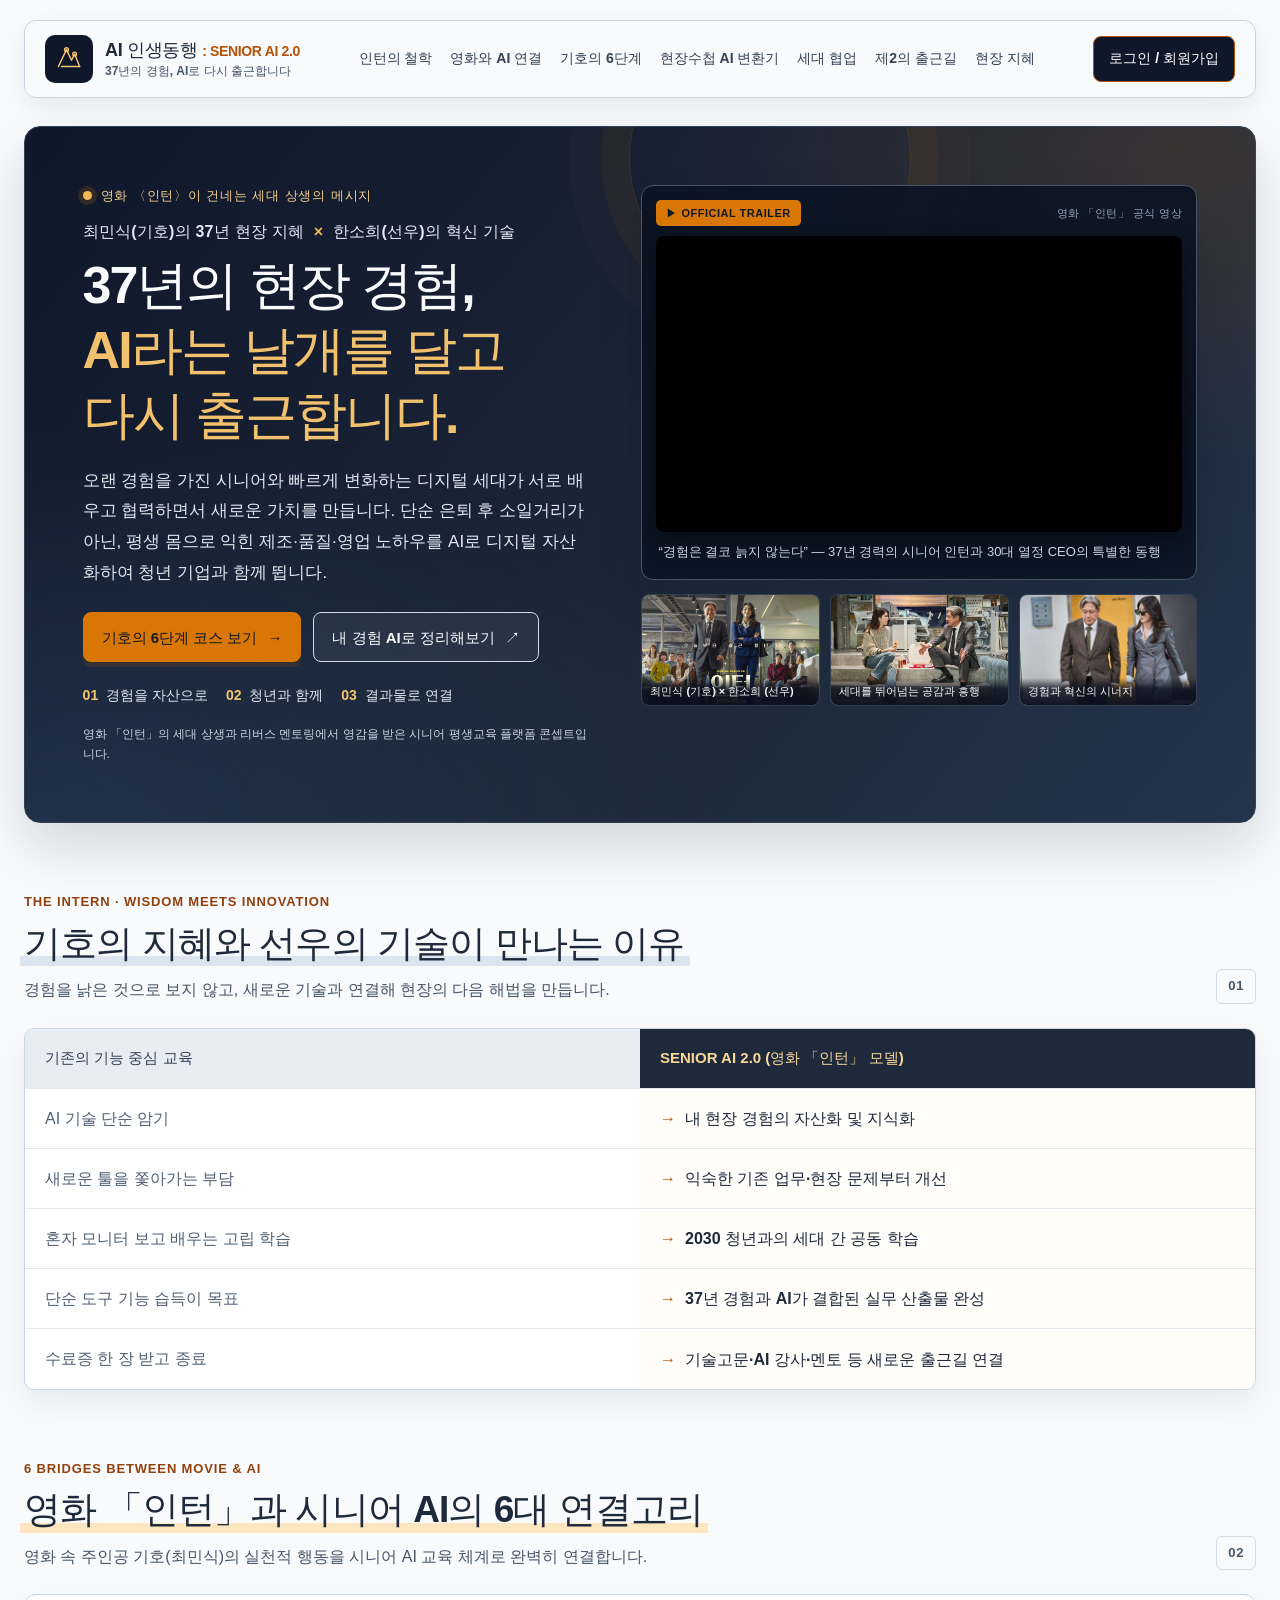
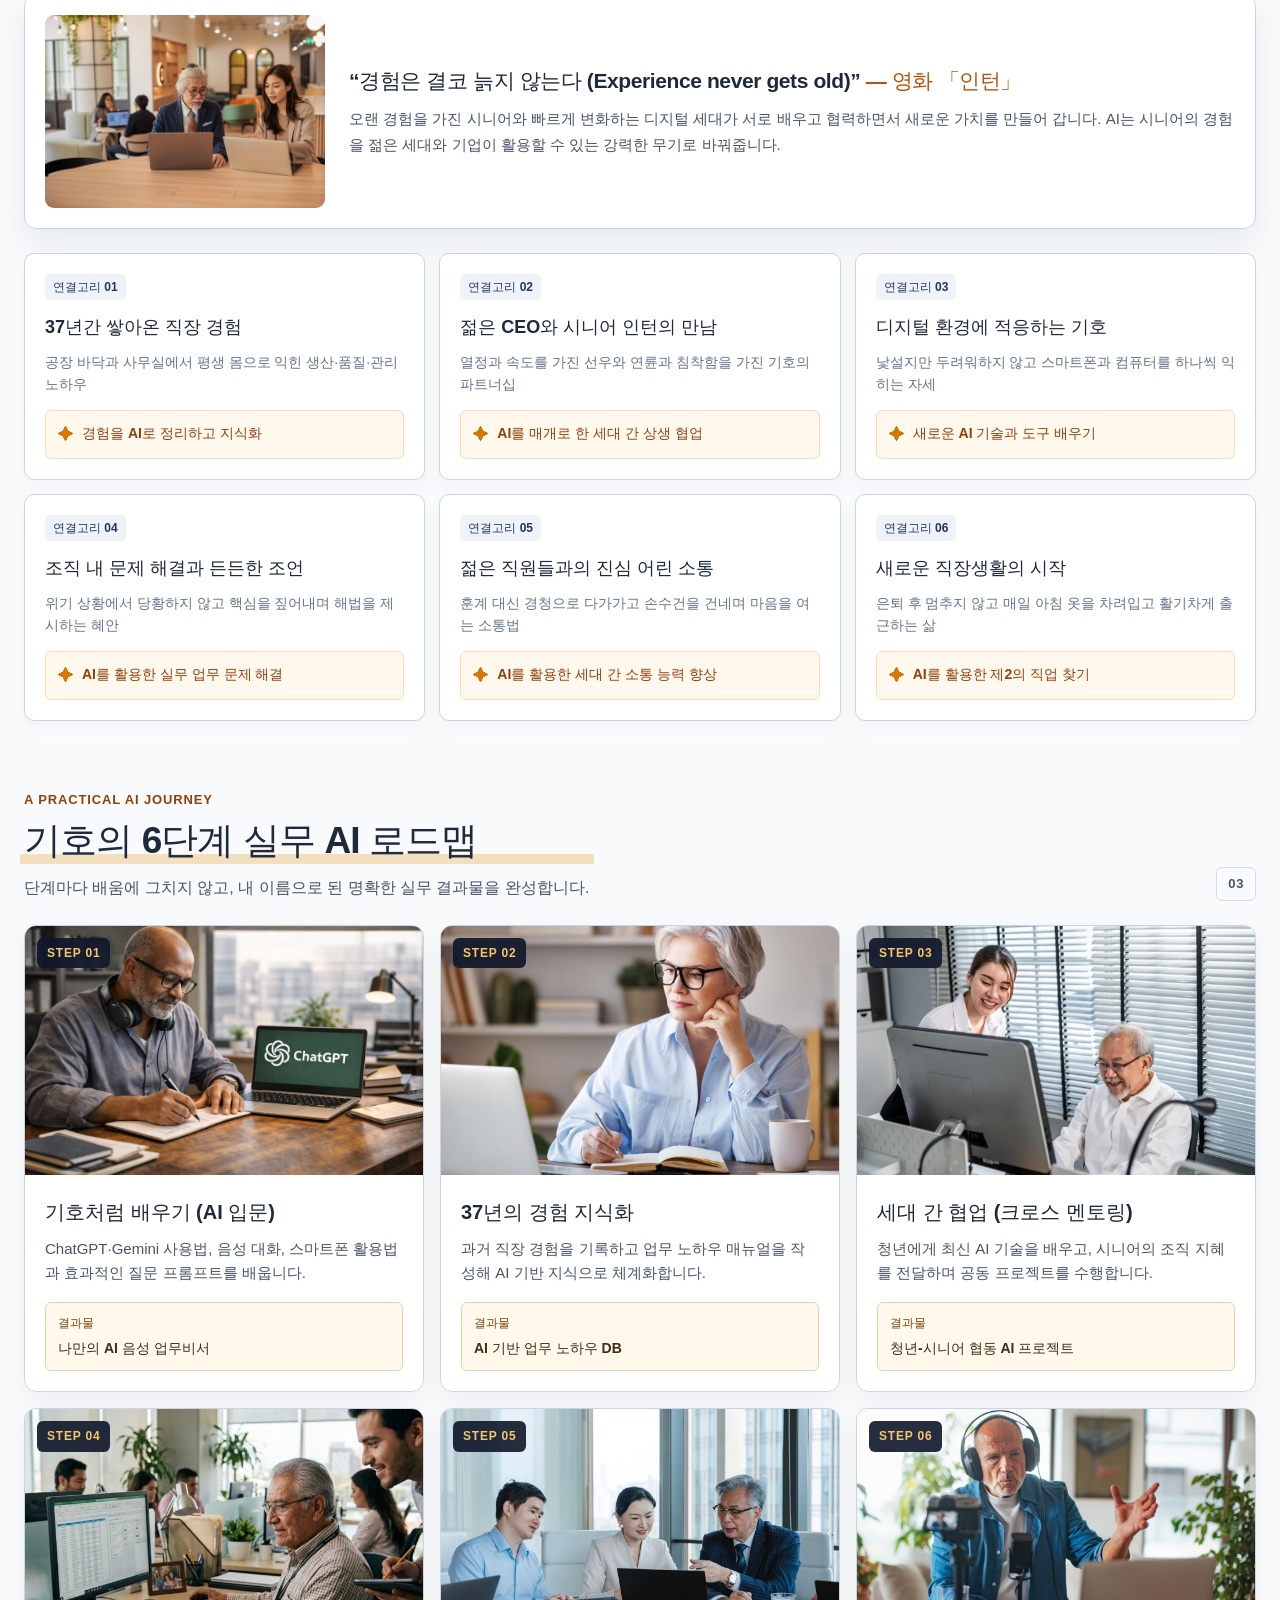
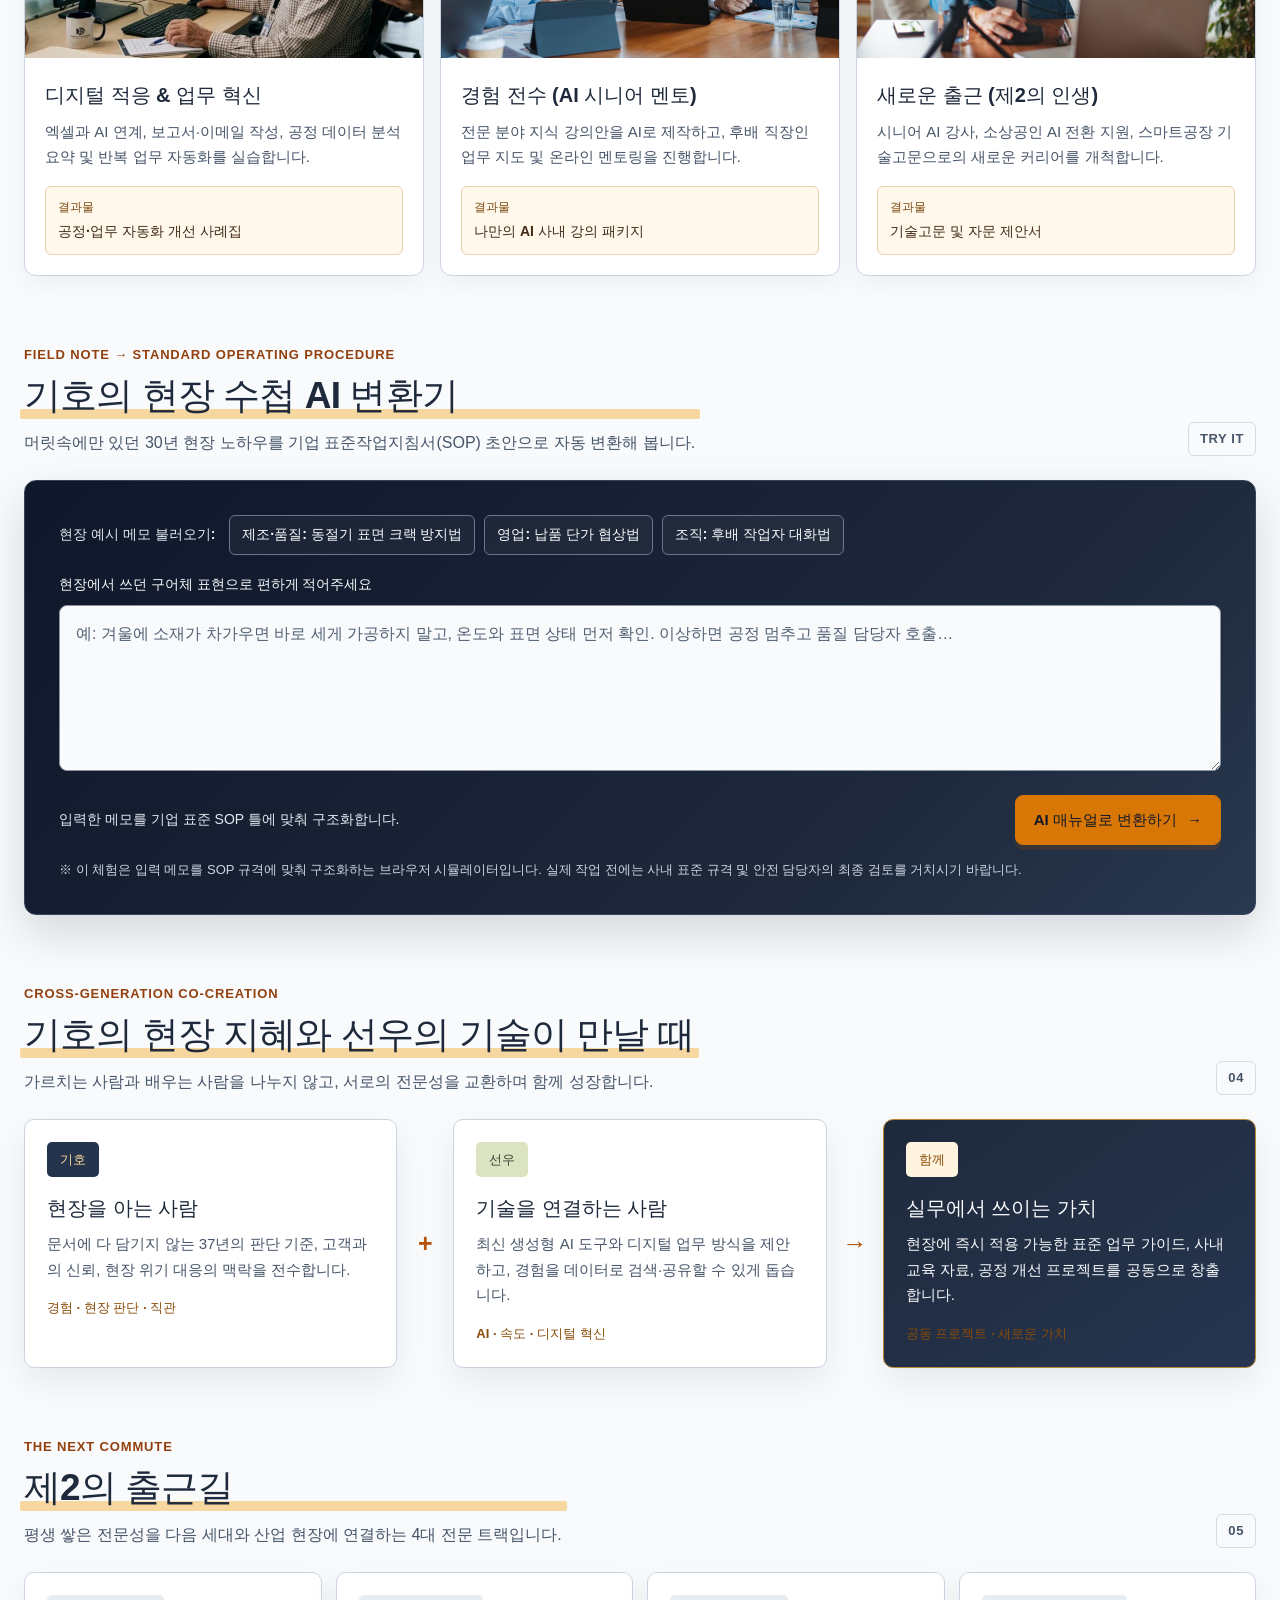
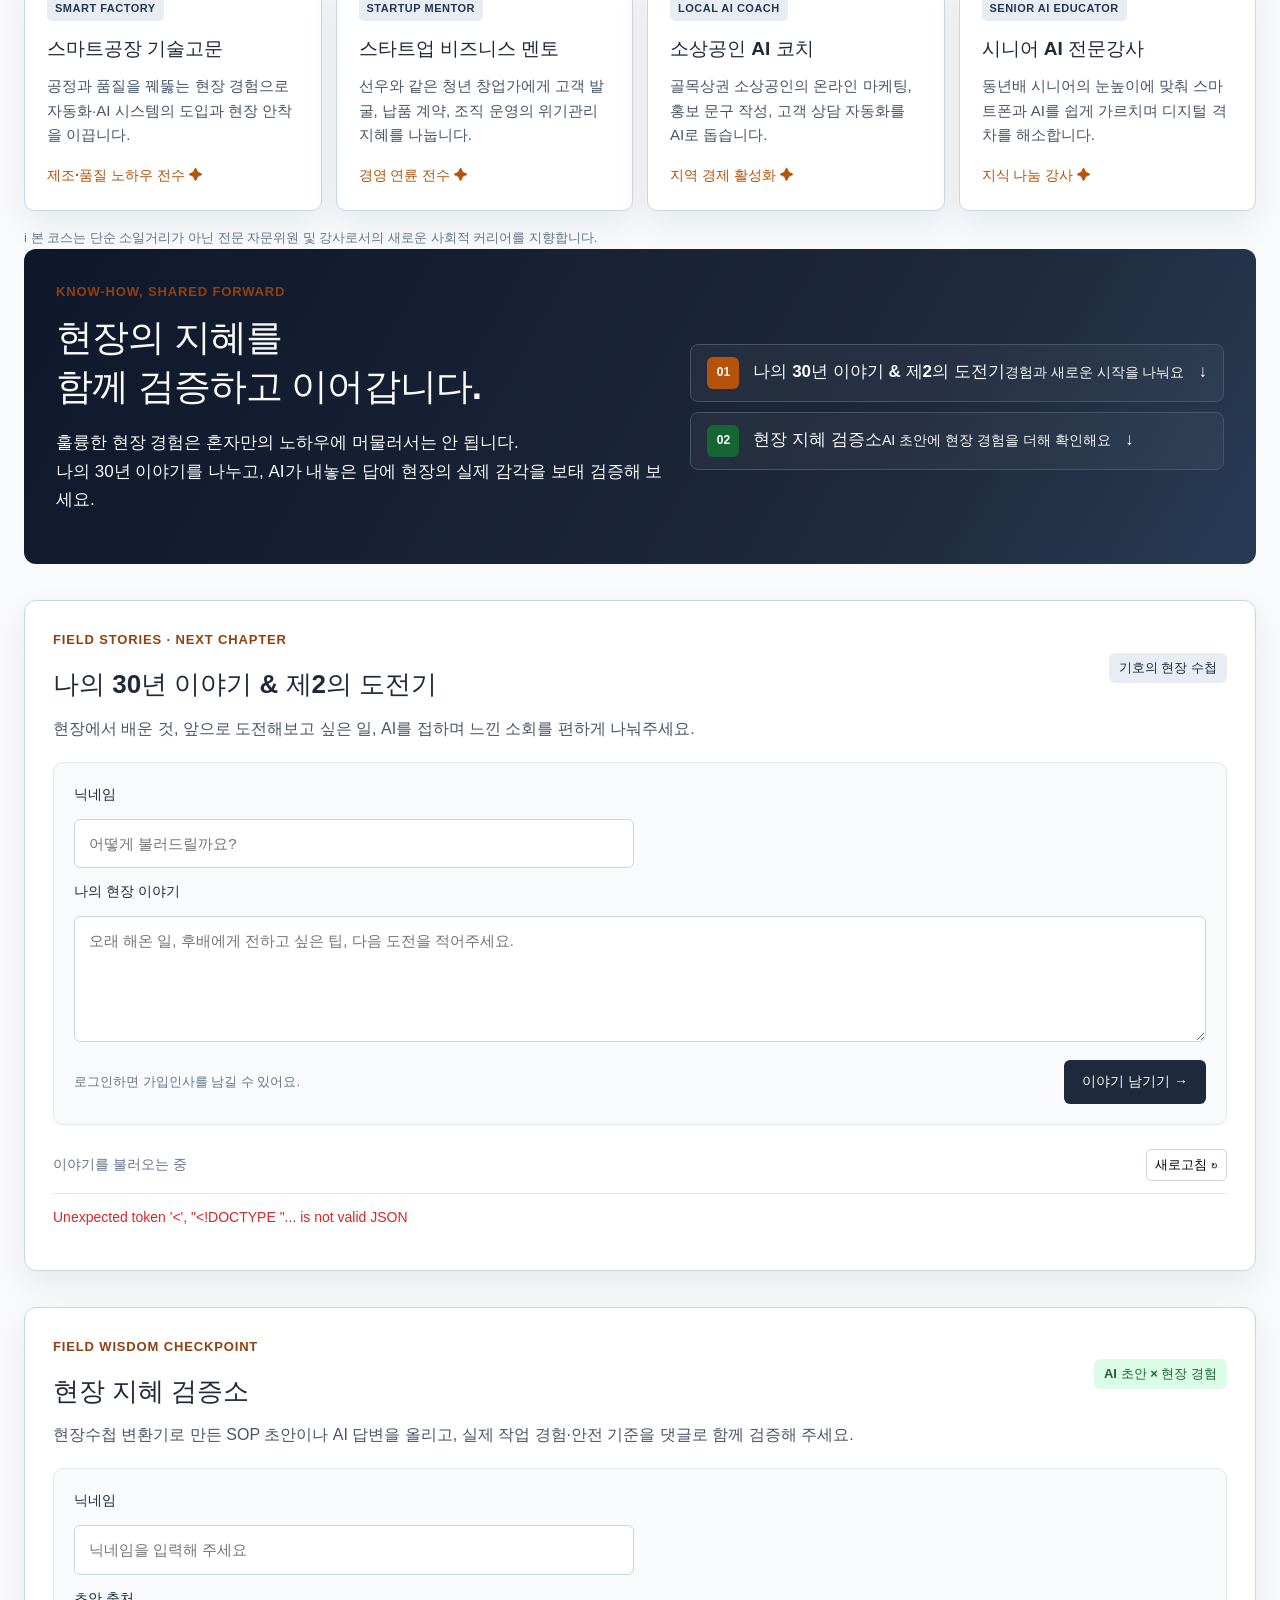
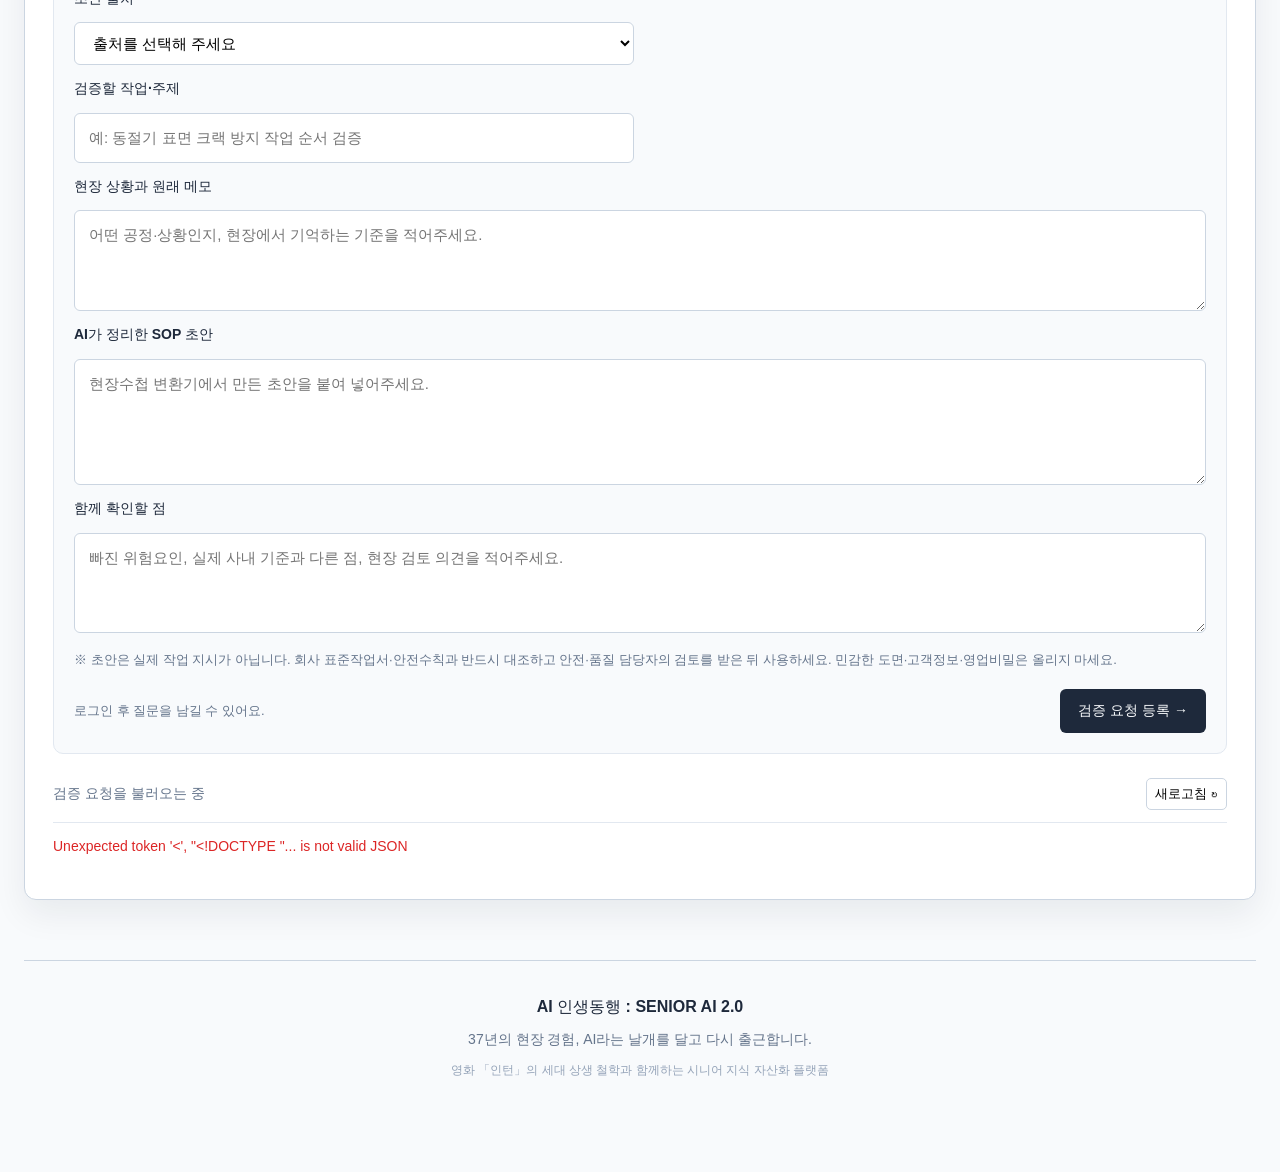
==== commit 2641910c: "fix: adjust post and question avatar icon sizing to 42px" ====
--- a/index.html
+++ b/index.html
@@ -6,7 +6,7 @@
   <meta name="theme-color" content="#0f172a">
   <meta name="description" content="37년의 현장 경험과 AI를 연결해 시니어의 지혜를 새로운 일과 실무 자산으로 만드는 SENIOR AI 2.0.">
   <title>AI 인생동행 : SENIOR AI 2.0 — 37년의 경험, AI로 다시 출근합니다</title>
-  <link rel="stylesheet" href="style.css?v=senior-ai-v2-movie-visual-20261106">
+  <link rel="stylesheet" href="style.css?v=senior-ai-v2-avatar-fix-20261106">
 </head>
 <body>
   <a class="skip-link" href="#main-content">본문으로 바로가기</a>
--- a/style.css
+++ b/style.css
@@ -215,6 +215,45 @@
 .board-toolbar { display: flex; align-items: center; justify-content: space-between; margin-top: 24px; padding-bottom: 12px; border-bottom: 1px solid #e2e8f0; color: #64748b; font-size: 14px; }
 .refresh-posts { padding: 4px 8px; border: 1px solid #cbd5e1; border-radius: 5px; background: #fff; cursor: pointer; font-size: 13px; }
 .post-list { list-style: none; margin: 0; padding: 0; }
+.post-item { display: flex; align-items: flex-start; gap: 14px; padding: 18px 0; border-bottom: 1px solid #e2e8f0; }
+.post-avatar { display: grid; flex: 0 0 42px; width: 42px; height: 42px; place-items: center; border-radius: 8px; background: #1e293b; color: #f4c66d; }
+.post-avatar svg { width: 22px; height: 22px; fill: currentColor; }
+.question-avatar { background: #14532d; color: #86efac; }
+.question-avatar svg { width: 22px; height: 22px; fill: currentColor; }
+
+.post-body { flex: 1; min-width: 0; }
+.post-meta { display: flex; align-items: baseline; gap: 10px; margin-bottom: 6px; }
+.post-nickname { color: #1e293b; font-size: 15px; font-weight: 800; }
+.post-date { color: #64748b; font-size: 13px; }
+.post-content { margin: 0; color: #334155; font-size: 15px; line-height: 1.7; white-space: pre-wrap; overflow-wrap: anywhere; }
+
+.question-title { margin: 4px 0 8px; color: #1e293b; font-size: 17px; font-weight: 850; line-height: 1.5; }
+.question-details { display: grid; gap: 10px; margin-top: 8px; }
+.verification-field { padding: 10px 14px; border-radius: 8px; background: #f8fafc; border: 1px solid #e2e8f0; }
+.verification-field strong { display: block; color: #475569; font-size: 12px; font-weight: 800; margin-bottom: 4px; }
+.verification-field p { margin: 0; color: #1e293b; font-size: 14px; line-height: 1.6; }
+.verification-tool { background: #f0fdf4; border-color: #bbf7d0; }
+.verification-tool strong { color: #166534; }
+.verification-answer { background: #fffbeb; border-color: #fde68a; }
+.verification-answer strong { color: #92400e; }
+
+.comments-panel { margin-top: 14px; padding-top: 14px; border-top: 1px solid #e2e8f0; }
+.comments-heading { display: flex; justify-content: space-between; align-items: center; margin-bottom: 8px; }
+.comments-label { color: #475569; font-size: 13px; font-weight: 800; }
+.comment-count { color: #64748b; font-size: 12px; }
+.comment-list { display: grid; gap: 8px; margin: 8px 0; padding: 0; list-style: none; }
+.comment-item { padding: 10px 14px; border: 1px solid #e2e8f0; border-radius: 8px; background: #f8fafc; }
+.comment-meta { display: flex; align-items: baseline; gap: 8px; }
+.comment-meta strong { color: #1e293b; font-size: 13px; font-weight: 800; }
+.comment-meta time { color: #64748b; font-size: 11px; }
+.comment-content { margin-top: 4px; color: #334155; font-size: 14px; line-height: 1.6; white-space: pre-wrap; overflow-wrap: anywhere; }
+
+.comment-login-prompt { margin-top: 8px; padding: 8px 12px; border: 1px solid #cbd5e1; border-radius: 6px; background: #fff; color: #1e293b; font-size: 13px; font-weight: 750; cursor: pointer; }
+.comment-login-prompt:hover { background: #f1f5f9; }
+.comment-form { display: grid; grid-template-columns: minmax(0, 1fr) auto; gap: 8px; margin-top: 8px; }
+.comment-form input { padding: 8px 12px; border: 1px solid #cbd5e1; border-radius: 6px; font-size: 14px; }
+.submit-comment { padding: 0 16px; border: 0; border-radius: 6px; background: #1e293b; color: #fff; font-size: 13px; font-weight: 800; cursor: pointer; }
+.empty-posts { padding: 24px 16px; border: 1px dashed #cbd5e1; border-radius: 8px; color: #64748b; font-size: 14px; text-align: center; }
 .board-status { margin: 12px 0; color: #2563eb; font-size: 14px; }
 .board-status.is-error { color: #dc2626; }
 
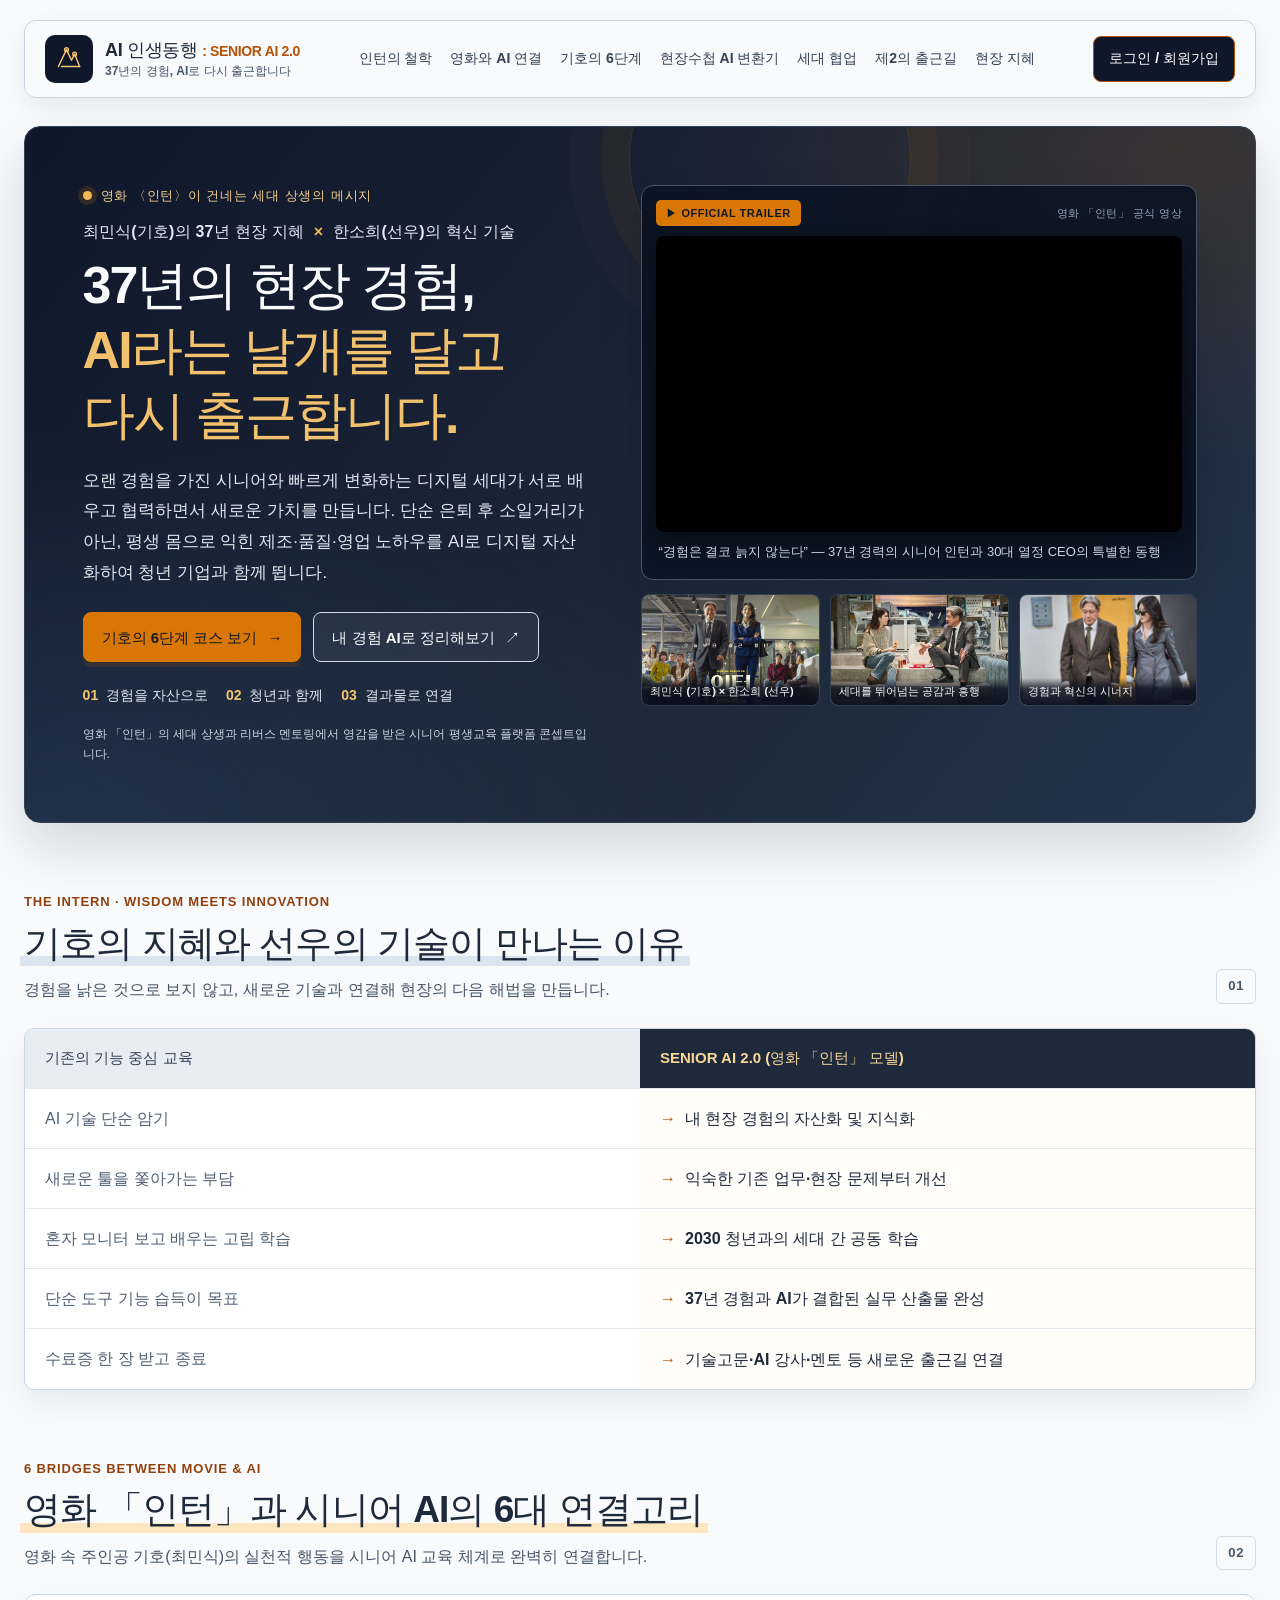
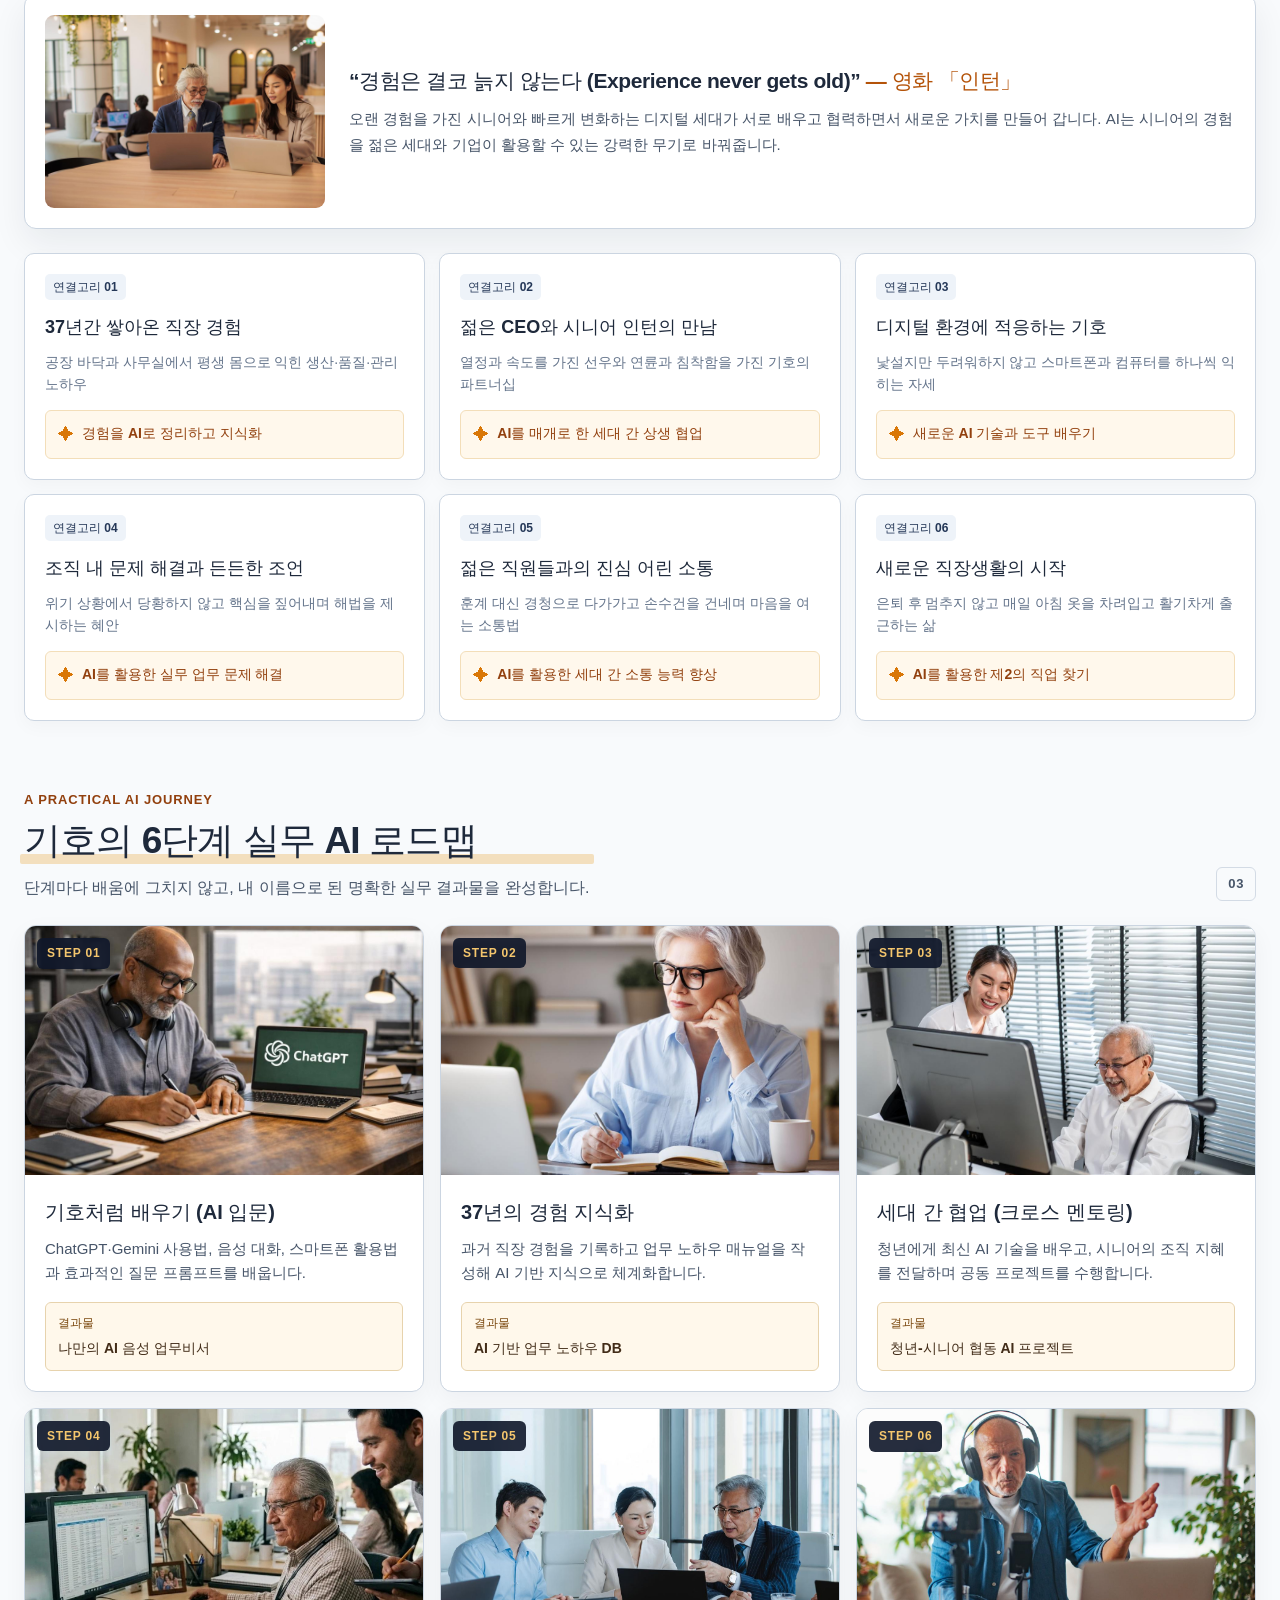
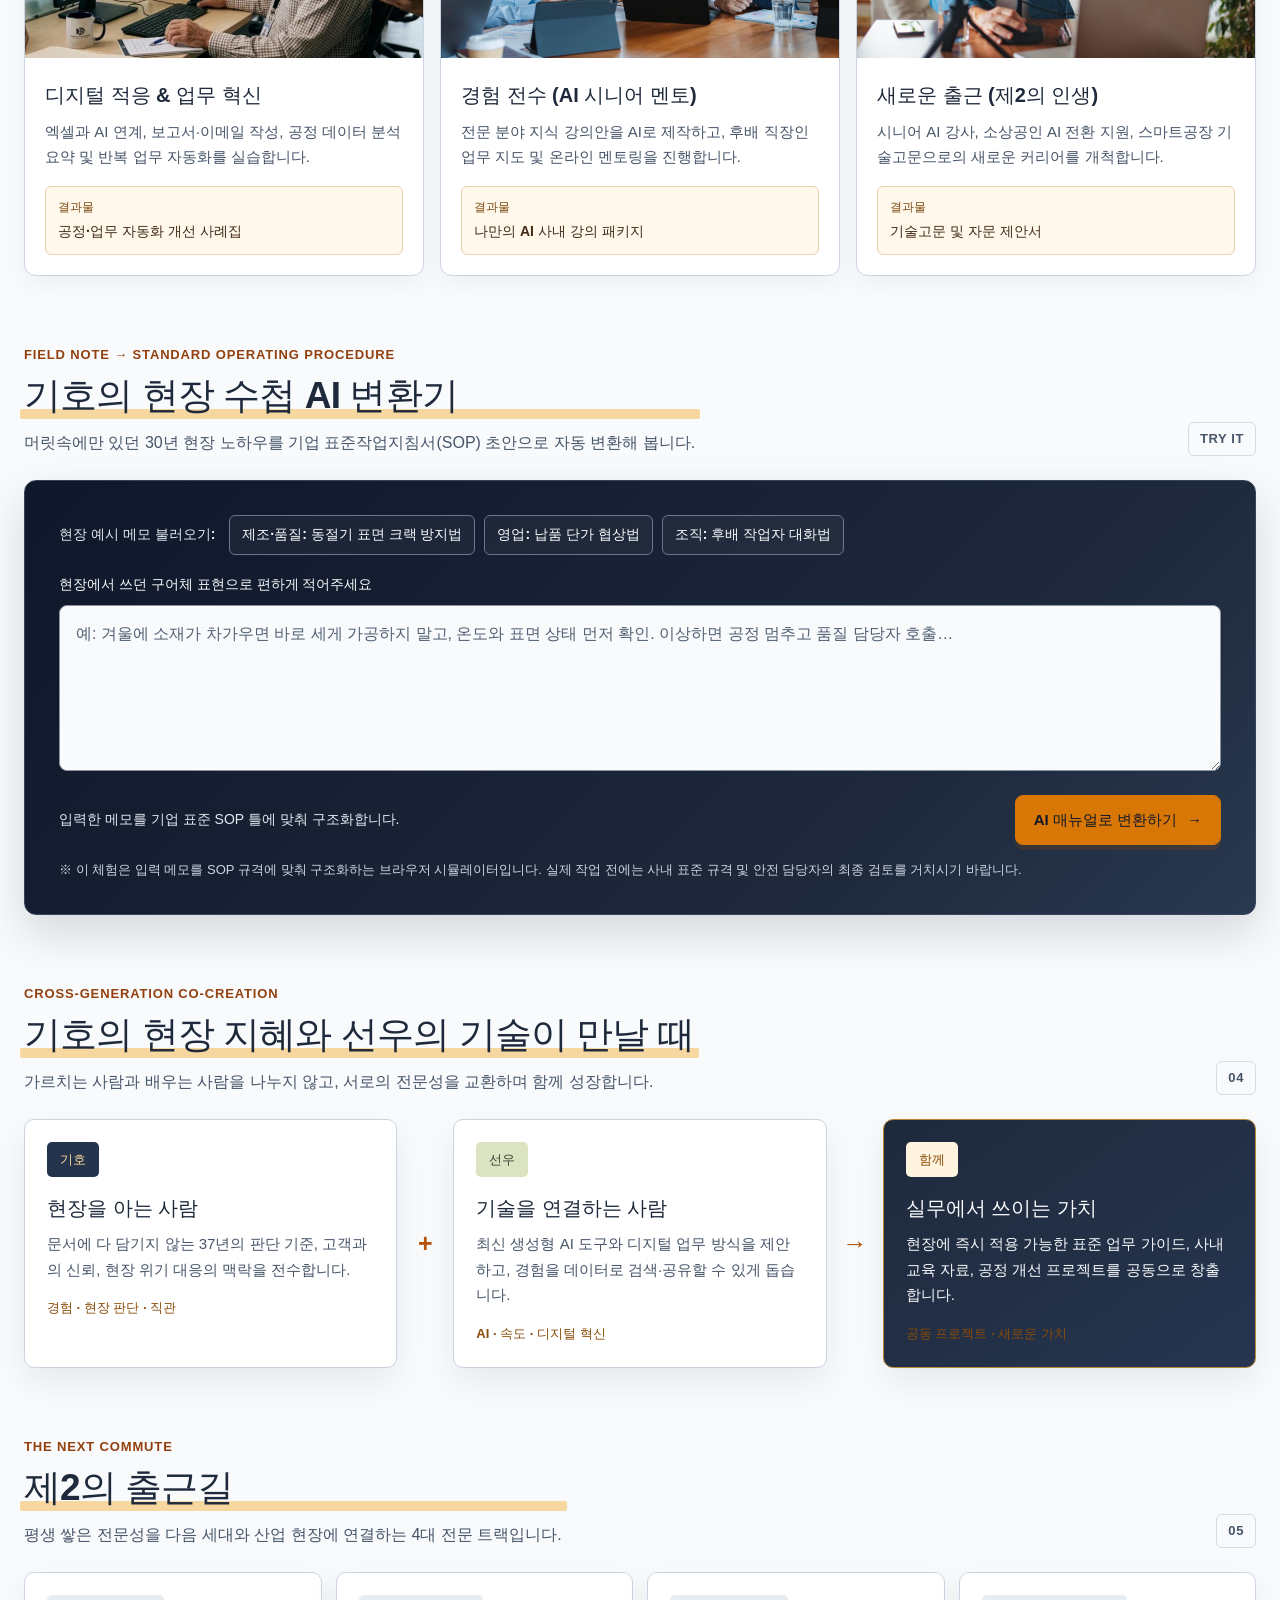
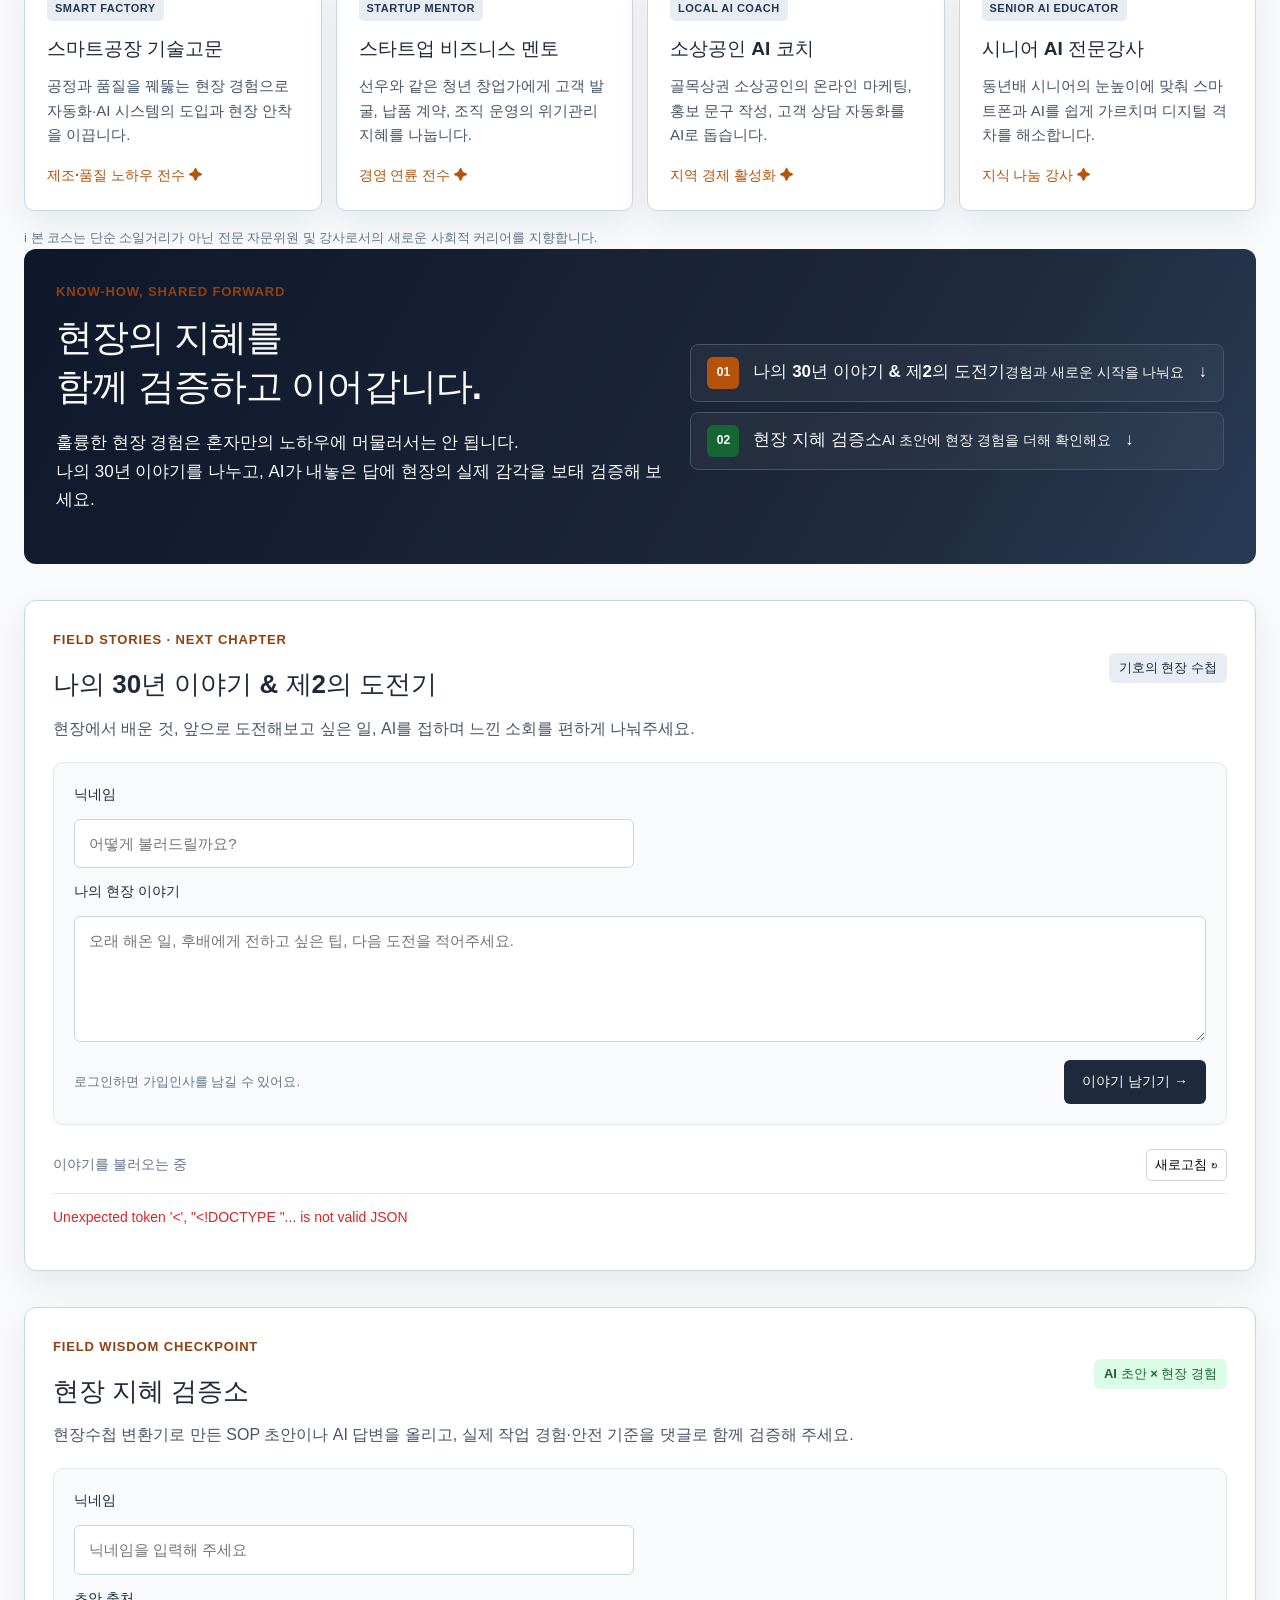
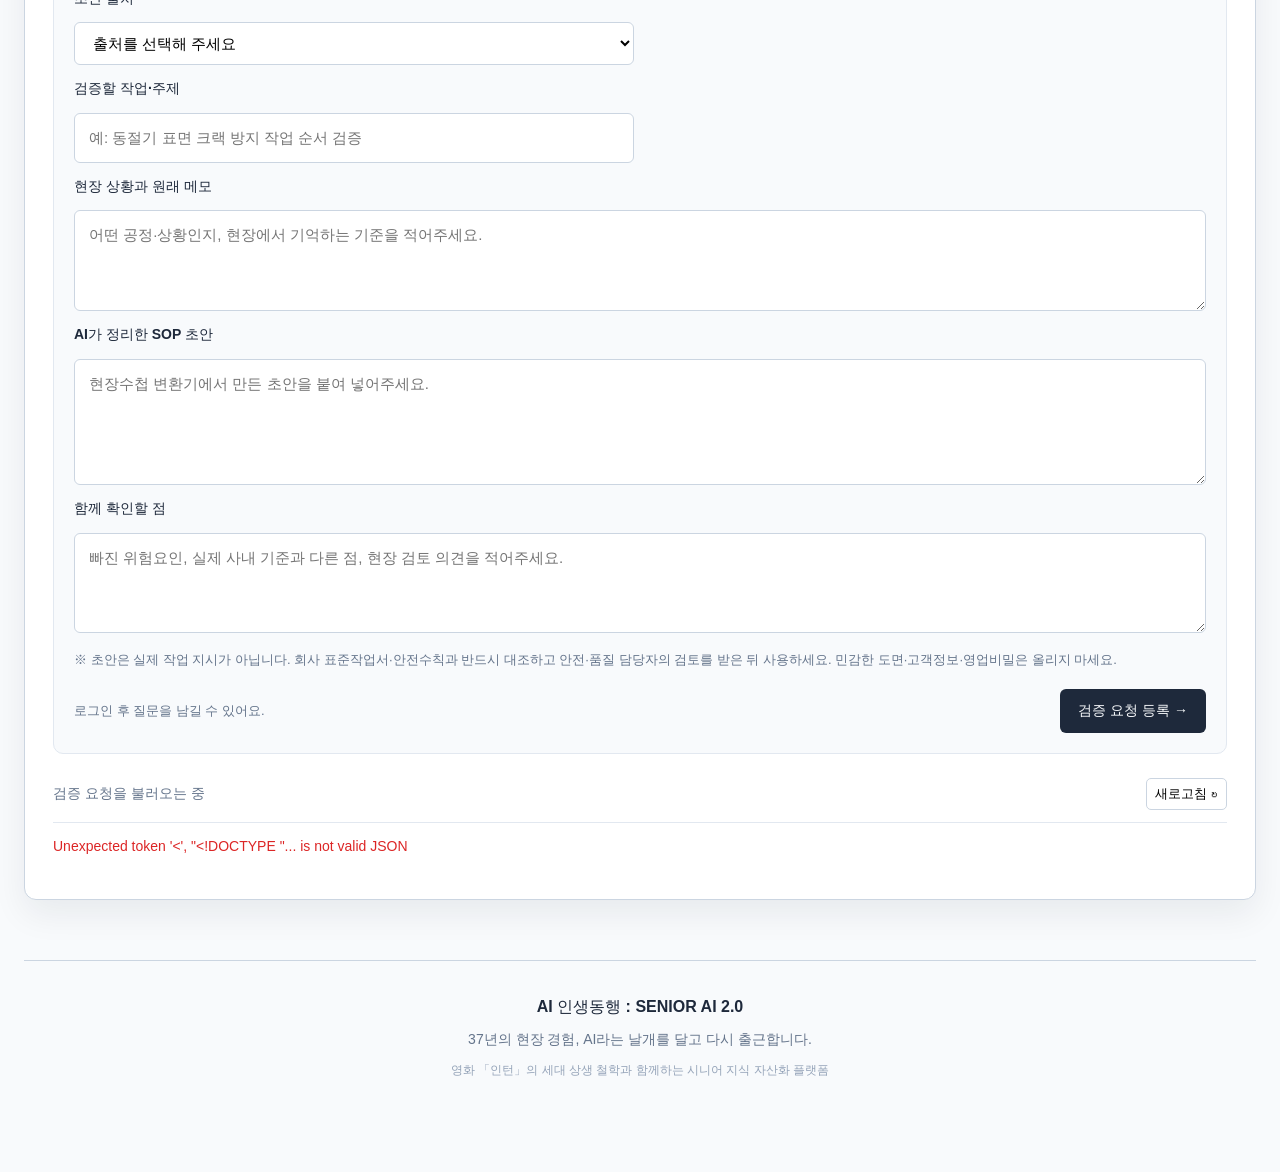
==== commit a223efec: "feat: optimize mobile navigation and compact header after login" ====
--- a/index.html
+++ b/index.html
@@ -6,7 +6,7 @@
   <meta name="theme-color" content="#0f172a">
   <meta name="description" content="37년의 현장 경험과 AI를 연결해 시니어의 지혜를 새로운 일과 실무 자산으로 만드는 SENIOR AI 2.0.">
   <title>AI 인생동행 : SENIOR AI 2.0 — 37년의 경험, AI로 다시 출근합니다</title>
-  <link rel="stylesheet" href="style.css?v=senior-ai-v2-avatar-fix-20261106">
+  <link rel="stylesheet" href="style.css?v=senior-ai-v2-compact-menu-20261106">
 </head>
 <body>
   <a class="skip-link" href="#main-content">본문으로 바로가기</a>
@@ -16,7 +16,7 @@
         <span class="brand-mark" aria-hidden="true"><svg viewBox="0 0 48 48"><path d="M7 36 20 9l8 17 5-10 8 20"/><path d="M12 36h29"/><circle cx="20" cy="9" r="3"/><circle cx="33" cy="16" r="3"/></svg></span>
         <span class="brand-copy"><strong>AI 인생동행 <em>: SENIOR AI 2.0</em></strong><small>37년의 경험, AI로 다시 출근합니다</small></span>
       </a>
-      <nav class="main-nav" aria-label="주요 메뉴">
+      <nav class="main-nav" id="main-nav" aria-label="주요 메뉴">
         <a href="#philosophy">인턴의 철학</a>
         <a href="#movie-link">영화와 AI 연결</a>
         <a href="#roadmap">기호의 6단계</a>
@@ -25,14 +25,17 @@
         <a href="#opportunities">제2의 출근길</a>
         <a href="#community">현장 지혜</a>
       </nav>
-      <div class="account-area">
-        <button class="auth-open" id="auth-open" type="button">로그인 / 회원가입</button>
-        <div class="auth-menu" id="auth-menu" hidden>
-          <span class="auth-user" id="auth-user"></span>
-          <button class="auth-menu-button" id="auth-signup" data-auth-mode="register" type="button">회원가입</button>
-          <button class="auth-menu-button" id="auth-login" data-auth-mode="login" type="button">로그인</button>
-          <button class="auth-menu-button" id="view-my-posts" type="button" hidden>내가 쓴 글</button>
-          <button class="auth-menu-button" id="auth-logout" data-auth-mode="logout" type="button" hidden>로그아웃</button>
+      <div class="header-actions">
+        <button class="nav-toggle" id="nav-toggle" type="button" aria-label="메뉴 열기/닫기" aria-expanded="false"><span class="nav-toggle-icon">☰</span></button>
+        <div class="account-area">
+          <button class="auth-open" id="auth-open" type="button">로그인 / 회원가입</button>
+          <div class="auth-menu" id="auth-menu" hidden>
+            <span class="auth-user" id="auth-user"></span>
+            <button class="auth-menu-button" id="auth-signup" data-auth-mode="register" type="button">회원가입</button>
+            <button class="auth-menu-button" id="auth-login" data-auth-mode="login" type="button">로그인</button>
+            <button class="auth-menu-button" id="view-my-posts" type="button" hidden>내가 쓴 글</button>
+            <button class="auth-menu-button" id="auth-logout" data-auth-mode="logout" type="button" hidden>로그아웃</button>
+          </div>
         </div>
       </div>
     </header>
--- a/style.css
+++ b/style.css
@@ -29,6 +29,20 @@
 .site-shell { width: min(1240px, calc(100% - 48px)); margin: 0 auto; padding: 20px 0 60px; }
 
 /* Header & Nav */
+
+/* Header Actions & Nav Toggle */
+.header-actions { display: flex; align-items: center; gap: 8px; flex: 0 0 auto; }
+.nav-toggle { display: none; width: 38px; height: 38px; border: 1px solid #cbd5e1; border-radius: 8px; background: #fff; color: #1e293b; font-size: 18px; cursor: pointer; place-items: center; }
+.nav-toggle.is-active { background: #1e293b; color: #fff; border-color: #1e293b; }
+
+/* PC & Common: Logged-in Compact Header */
+.site-header.is-logged-in { min-height: 60px; padding: 8px 18px; }
+.site-header.is-logged-in .brand-mark { width: 38px; height: 38px; }
+.site-header.is-logged-in .brand-mark svg { width: 22px; height: 22px; }
+.site-header.is-logged-in .brand-copy small { display: none; }
+.site-header.is-logged-in .brand-copy strong { font-size: 16px; }
+.site-header.is-logged-in .auth-open { min-height: 36px; padding: 5px 12px; font-size: 13px; border-color: #f59e0b; background: #fffbeb; color: #92400e; font-weight: 850; border-radius: 20px; }
+
 .site-header { position: sticky; z-index: 20; top: 8px; display: flex; min-height: 78px; align-items: center; justify-content: space-between; gap: 18px; padding: 11px 20px; border: 1px solid #cbd3df; border-radius: 12px; background: #f8fafcf4; box-shadow: 0 8px 25px #0f172a12; backdrop-filter: blur(16px); }
 .brand { display: inline-flex; flex: 0 0 auto; align-items: center; gap: 12px; text-decoration: none; }
 .brand-mark { display: grid; width: 48px; height: 48px; place-items: center; border-radius: 10px; background: var(--indigo); color: #f4c66d; }
@@ -286,8 +300,30 @@
 }
 
 @media (max-width: 860px) {
-  .site-header { flex-wrap: wrap; }
-  .main-nav { order: 3; flex-basis: 100%; justify-content: space-between; overflow-x: auto; padding: 8px 2px 2px; }
+  .site-header { position: sticky; top: 6px; padding: 8px 12px; min-height: 52px; border-radius: 10px; gap: 10px; flex-wrap: wrap; }
+  .brand-mark { width: 36px; height: 36px; border-radius: 8px; }
+  .brand-mark svg { width: 22px; height: 22px; }
+  .brand-copy strong { font-size: 15px; }
+  .brand-copy strong em { font-size: 12px; }
+  .brand-copy small { display: none; }
+  .nav-toggle { display: grid; }
+  
+  .main-nav { display: none; order: 4; flex-basis: 100%; flex-direction: column; align-items: stretch; gap: 4px; padding: 10px 0 4px; border-top: 1px solid #e2e8f0; margin-top: 6px; }
+  .main-nav.is-open { display: flex; }
+  .main-nav a { padding: 9px 12px; border-radius: 6px; background: #f8fafc; font-size: 14px; text-align: left; }
+  .main-nav a:hover { background: #fff8eb; color: #b45309; }
+  .main-nav a::after { display: none; }
+  
+  .auth-open { min-height: 38px; padding: 6px 11px; font-size: 12px; border-radius: 6px; }
+  
+  /* 로그인 후 모바일 헤더 대폭 최소화 (Ultra-Compact) */
+  .site-header.is-logged-in { min-height: 44px; padding: 5px 10px; top: 4px; background: #fffffffa; }
+  .site-header.is-logged-in .brand-copy strong { font-size: 13px; }
+  .site-header.is-logged-in .brand-mark { width: 30px; height: 30px; }
+  .site-header.is-logged-in .brand-mark svg { width: 18px; height: 18px; }
+  .site-header.is-logged-in .auth-open { min-height: 32px; padding: 4px 9px; font-size: 11px; }
+  .site-header.is-logged-in .nav-toggle { width: 32px; height: 32px; font-size: 15px; }
+
   .collaboration-grid { grid-template-columns: 1fr 1fr; }
   .collab-plus, .collab-equals { min-height: 28px; }
 }
